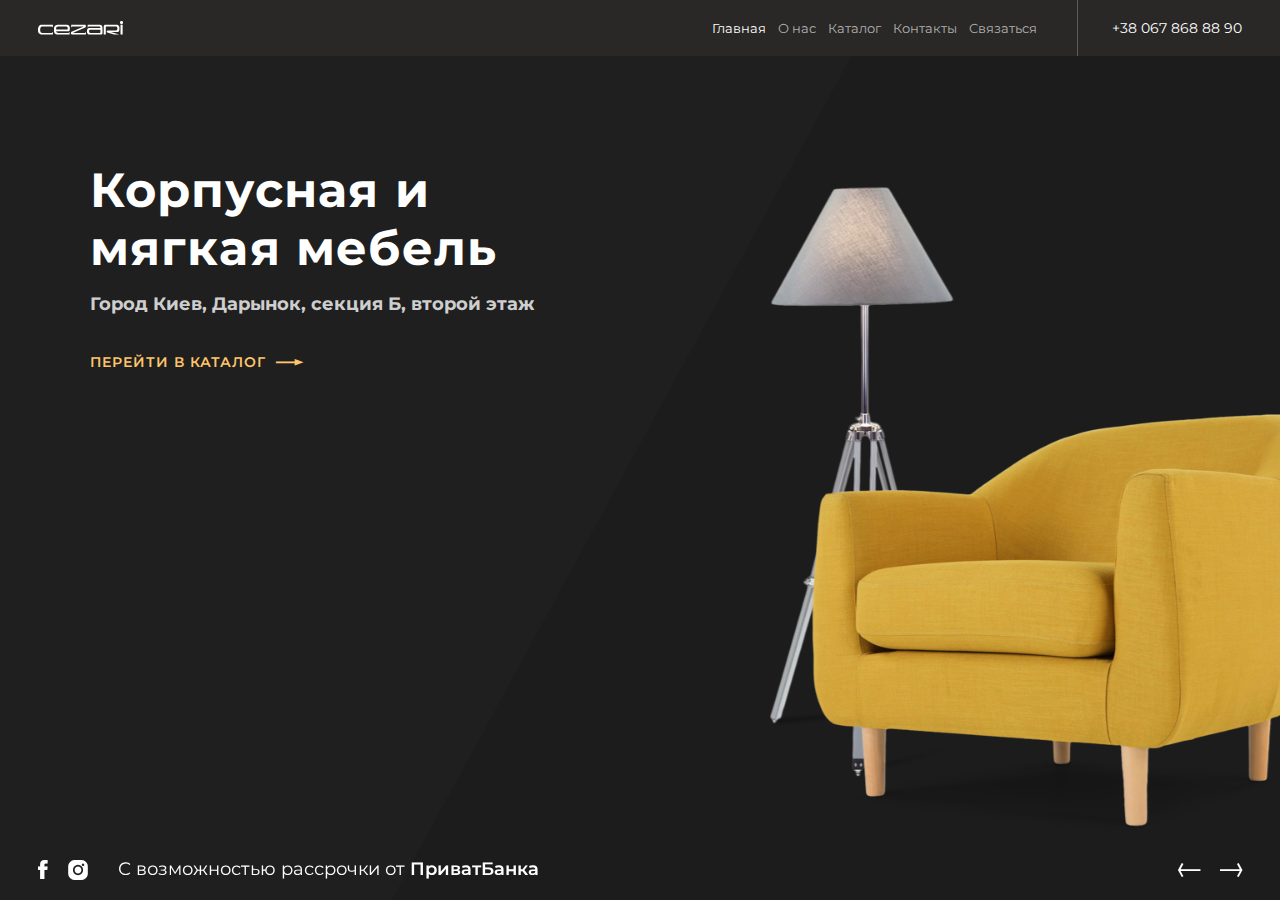
==== index.html @ 93faae27 "Commit 3" ====
<!doctype html><html lang="en"><head><meta charset="utf-8"><title>Cezari</title><base href="/"><meta name="viewport" content="width=device-width,initial-scale=1"><meta name="theme-color" content="#292826"><link rel="icon" type="image/png" sizes="32x32" href="/favicon.png"><link href="https://fonts.googleapis.com/css?family=Montserrat" rel="stylesheet"><link href="styles.7f87d3415646246fbc64.bundle.css" rel="stylesheet"/></head><body><app-root></app-root><script type="text/javascript">/* Open when someone clicks on the span element */
  function openNav() {
    document.getElementById("myNav").style.width = "100%";
  }

  /* Close when someone clicks on the "x" symbol inside the overlay */
  function closeNav() {
    document.getElementById("myNav").style.width = "0%";
  }</script><script type="text/javascript" src="inline.53c188bd7541e70421a4.bundle.js"></script><script type="text/javascript" src="polyfills.e2885177bad984720e60.bundle.js"></script><script type="text/javascript" src="main.d0c91b1d18a72efdba78.bundle.js"></script></body></html>
---- styles.7f87d3415646246fbc64.bundle.css ----
.mat-elevation-z0{box-shadow:0 0 0 0 rgba(0,0,0,.2),0 0 0 0 rgba(0,0,0,.14),0 0 0 0 rgba(0,0,0,.12)}.mat-elevation-z1{box-shadow:0 2px 1px -1px rgba(0,0,0,.2),0 1px 1px 0 rgba(0,0,0,.14),0 1px 3px 0 rgba(0,0,0,.12)}.mat-elevation-z2{box-shadow:0 3px 1px -2px rgba(0,0,0,.2),0 2px 2px 0 rgba(0,0,0,.14),0 1px 5px 0 rgba(0,0,0,.12)}.mat-elevation-z3{box-shadow:0 3px 3px -2px rgba(0,0,0,.2),0 3px 4px 0 rgba(0,0,0,.14),0 1px 8px 0 rgba(0,0,0,.12)}.mat-elevation-z4{box-shadow:0 2px 4px -1px rgba(0,0,0,.2),0 4px 5px 0 rgba(0,0,0,.14),0 1px 10px 0 rgba(0,0,0,.12)}.mat-elevation-z5{box-shadow:0 3px 5px -1px rgba(0,0,0,.2),0 5px 8px 0 rgba(0,0,0,.14),0 1px 14px 0 rgba(0,0,0,.12)}.mat-elevation-z6{box-shadow:0 3px 5px -1px rgba(0,0,0,.2),0 6px 10px 0 rgba(0,0,0,.14),0 1px 18px 0 rgba(0,0,0,.12)}.mat-elevation-z7{box-shadow:0 4px 5px -2px rgba(0,0,0,.2),0 7px 10px 1px rgba(0,0,0,.14),0 2px 16px 1px rgba(0,0,0,.12)}.mat-elevation-z8{box-shadow:0 5px 5px -3px rgba(0,0,0,.2),0 8px 10px 1px rgba(0,0,0,.14),0 3px 14px 2px rgba(0,0,0,.12)}.mat-elevation-z9{box-shadow:0 5px 6px -3px rgba(0,0,0,.2),0 9px 12px 1px rgba(0,0,0,.14),0 3px 16px 2px rgba(0,0,0,.12)}.mat-elevation-z10{box-shadow:0 6px 6px -3px rgba(0,0,0,.2),0 10px 14px 1px rgba(0,0,0,.14),0 4px 18px 3px rgba(0,0,0,.12)}.mat-elevation-z11{box-shadow:0 6px 7px -4px rgba(0,0,0,.2),0 11px 15px 1px rgba(0,0,0,.14),0 4px 20px 3px rgba(0,0,0,.12)}.mat-elevation-z12{box-shadow:0 7px 8px -4px rgba(0,0,0,.2),0 12px 17px 2px rgba(0,0,0,.14),0 5px 22px 4px rgba(0,0,0,.12)}.mat-elevation-z13{box-shadow:0 7px 8px -4px rgba(0,0,0,.2),0 13px 19px 2px rgba(0,0,0,.14),0 5px 24px 4px rgba(0,0,0,.12)}.mat-elevation-z14{box-shadow:0 7px 9px -4px rgba(0,0,0,.2),0 14px 21px 2px rgba(0,0,0,.14),0 5px 26px 4px rgba(0,0,0,.12)}.mat-elevation-z15{box-shadow:0 8px 9px -5px rgba(0,0,0,.2),0 15px 22px 2px rgba(0,0,0,.14),0 6px 28px 5px rgba(0,0,0,.12)}.mat-elevation-z16{box-shadow:0 8px 10px -5px rgba(0,0,0,.2),0 16px 24px 2px rgba(0,0,0,.14),0 6px 30px 5px rgba(0,0,0,.12)}.mat-elevation-z17{box-shadow:0 8px 11px -5px rgba(0,0,0,.2),0 17px 26px 2px rgba(0,0,0,.14),0 6px 32px 5px rgba(0,0,0,.12)}.mat-elevation-z18{box-shadow:0 9px 11px -5px rgba(0,0,0,.2),0 18px 28px 2px rgba(0,0,0,.14),0 7px 34px 6px rgba(0,0,0,.12)}.mat-elevation-z19{box-shadow:0 9px 12px -6px rgba(0,0,0,.2),0 19px 29px 2px rgba(0,0,0,.14),0 7px 36px 6px rgba(0,0,0,.12)}.mat-elevation-z20{box-shadow:0 10px 13px -6px rgba(0,0,0,.2),0 20px 31px 3px rgba(0,0,0,.14),0 8px 38px 7px rgba(0,0,0,.12)}.mat-elevation-z21{box-shadow:0 10px 13px -6px rgba(0,0,0,.2),0 21px 33px 3px rgba(0,0,0,.14),0 8px 40px 7px rgba(0,0,0,.12)}.mat-elevation-z22{box-shadow:0 10px 14px -6px rgba(0,0,0,.2),0 22px 35px 3px rgba(0,0,0,.14),0 8px 42px 7px rgba(0,0,0,.12)}.mat-elevation-z23{box-shadow:0 11px 14px -7px rgba(0,0,0,.2),0 23px 36px 3px rgba(0,0,0,.14),0 9px 44px 8px rgba(0,0,0,.12)}.mat-elevation-z24{box-shadow:0 11px 15px -7px rgba(0,0,0,.2),0 24px 38px 3px rgba(0,0,0,.14),0 9px 46px 8px rgba(0,0,0,.12)}.mat-h1,.mat-headline,.mat-typography h1{font:400 24px/32px Roboto,Helvetica Neue,sans-serif;margin:0 0 16px}.mat-h2,.mat-title,.mat-typography h2{font:500 20px/32px Roboto,Helvetica Neue,sans-serif;margin:0 0 16px}.mat-h3,.mat-subheading-2,.mat-typography h3{font:400 16px/28px Roboto,Helvetica Neue,sans-serif;margin:0 0 16px}.mat-h4,.mat-subheading-1,.mat-typography h4{font:400 15px/24px Roboto,Helvetica Neue,sans-serif;margin:0 0 16px}.mat-h5,.mat-typography h5{font-size:11.62px}.mat-h5,.mat-h6,.mat-typography h5,.mat-typography h6{font-weight:400;font-family:Roboto,Helvetica Neue,sans-serif;line-height:20px;margin:0 0 12px}.mat-h6,.mat-typography h6{font-size:9.38px}.mat-body-2,.mat-body-strong{font:500 14px/24px Roboto,Helvetica Neue,sans-serif}.mat-body,.mat-body-1,.mat-typography{font:400 14px/20px Roboto,Helvetica Neue,sans-serif}.mat-body-1 p,.mat-body p,.mat-typography p{margin:0 0 12px}.mat-caption,.mat-small{font:400 12px/20px Roboto,Helvetica Neue,sans-serif}.mat-display-4,.mat-typography .mat-display-4{font:300 112px/112px Roboto,Helvetica Neue,sans-serif;margin:0 0 56px;letter-spacing:-.05em}.mat-display-3,.mat-typography .mat-display-3{font:400 56px/56px Roboto,Helvetica Neue,sans-serif;margin:0 0 64px;letter-spacing:-.02em}.mat-display-2,.mat-typography .mat-display-2{font:400 45px/48px Roboto,Helvetica Neue,sans-serif;margin:0 0 64px;letter-spacing:-.005em}.mat-display-1,.mat-typography .mat-display-1{font:400 34px/40px Roboto,Helvetica Neue,sans-serif;margin:0 0 64px}.mat-button,.mat-fab,.mat-icon-button,.mat-mini-fab,.mat-raised-button{font-family:Roboto,Helvetica Neue,sans-serif;font-size:14px;font-weight:500}.mat-button-toggle,.mat-card{font-family:Roboto,Helvetica Neue,sans-serif}.mat-card-title{font-size:24px;font-weight:400}.mat-card-content,.mat-card-header .mat-card-title,.mat-card-subtitle{font-size:14px}.mat-checkbox{font-family:Roboto,Helvetica Neue,sans-serif}.mat-checkbox-layout .mat-checkbox-label{line-height:24px}.mat-chip{font-size:13px;line-height:18px}.mat-chip .mat-chip-remove.mat-icon{font-size:18px}.mat-table{font-family:Roboto,Helvetica Neue,sans-serif}.mat-header-cell{font-size:12px;font-weight:500}.mat-cell{font-size:14px}.mat-calendar{font-family:Roboto,Helvetica Neue,sans-serif}.mat-calendar-body{font-size:13px}.mat-calendar-body-label,.mat-calendar-period-button{font-size:14px;font-weight:500}.mat-calendar-table-header th{font-size:11px;font-weight:400}.mat-dialog-title{font:500 20px/32px Roboto,Helvetica Neue,sans-serif}.mat-expansion-panel-header{font-family:Roboto,Helvetica Neue,sans-serif;font-size:15px;font-weight:400}.mat-expansion-panel-content{font:400 14px/20px Roboto,Helvetica Neue,sans-serif}.mat-form-field{font-family:Roboto,Helvetica Neue,sans-serif;font-size:inherit;font-weight:400;line-height:1.125}.mat-form-field-wrapper{padding-bottom:1.25em}.mat-form-field-prefix .mat-icon,.mat-form-field-suffix .mat-icon{font-size:150%;line-height:1.125}.mat-form-field-prefix .mat-icon-button,.mat-form-field-suffix .mat-icon-button{height:1.5em;width:1.5em}.mat-form-field-prefix .mat-icon-button .mat-icon,.mat-form-field-suffix .mat-icon-button .mat-icon{height:1.125em;line-height:1.125}.mat-form-field-infix{padding:.4375em 0;border-top:.84375em solid transparent}.mat-form-field-can-float.mat-form-field-should-float .mat-form-field-label,.mat-form-field-can-float .mat-input-server:focus+.mat-form-field-label-wrapper .mat-form-field-label{-webkit-transform:translateY(-1.28125em) scale(.75) perspective(100px) translateZ(.001px);transform:translateY(-1.28125em) scale(.75) perspective(100px) translateZ(.001px);-ms-transform:translateY(-1.28125em) scale(.75);width:133.33333%}.mat-form-field-can-float .mat-form-field-autofill-control:-webkit-autofill+.mat-form-field-label-wrapper .mat-form-field-label{-webkit-transform:translateY(-1.28125em) scale(.75) perspective(100px) translateZ(.00101px);transform:translateY(-1.28125em) scale(.75) perspective(100px) translateZ(.00101px);-ms-transform:translateY(-1.28124em) scale(.75);width:133.33334%}.mat-form-field-can-float .mat-input-server[label]:not(:label-shown)+.mat-form-field-label-wrapper .mat-form-field-label{-webkit-transform:translateY(-1.28125em) scale(.75) perspective(100px) translateZ(.00102px);transform:translateY(-1.28125em) scale(.75) perspective(100px) translateZ(.00102px);-ms-transform:translateY(-1.28123em) scale(.75);width:133.33335%}.mat-form-field-label-wrapper{top:-.84375em;padding-top:.84375em}.mat-form-field-label{top:1.28125em}.mat-form-field-underline{bottom:1.25em}.mat-form-field-subscript-wrapper{font-size:75%;margin-top:.54167em;top:calc(100% - 1.66667em)}.mat-grid-tile-footer,.mat-grid-tile-header{font-size:14px}.mat-grid-tile-footer .mat-line,.mat-grid-tile-header .mat-line{white-space:nowrap;overflow:hidden;text-overflow:ellipsis;display:block;box-sizing:border-box}.mat-grid-tile-footer .mat-line:nth-child(n+2),.mat-grid-tile-header .mat-line:nth-child(n+2){font-size:12px}input.mat-input-element{margin-top:-.0625em}.mat-menu-item{font-family:Roboto,Helvetica Neue,sans-serif;font-size:16px;font-weight:400}.mat-paginator,.mat-paginator-page-size .mat-select-trigger{font-family:Roboto,Helvetica Neue,sans-serif;font-size:12px}.mat-radio-button,.mat-select{font-family:Roboto,Helvetica Neue,sans-serif}.mat-select-trigger{height:1.125em}.mat-slide-toggle-content{font:400 14px/20px Roboto,Helvetica Neue,sans-serif}.mat-slider-thumb-label-text{font-size:12px;font-weight:500}.mat-slider-thumb-label-text,.mat-stepper-horizontal,.mat-stepper-vertical{font-family:Roboto,Helvetica Neue,sans-serif}.mat-step-label{font-size:14px;font-weight:400}.mat-step-label-selected{font-size:14px;font-weight:500}.mat-tab-group,.mat-tab-label,.mat-tab-link{font-family:Roboto,Helvetica Neue,sans-serif}.mat-tab-label,.mat-tab-link{font-size:14px;font-weight:500}.mat-toolbar,.mat-toolbar h1,.mat-toolbar h2,.mat-toolbar h3,.mat-toolbar h4,.mat-toolbar h5,.mat-toolbar h6{font:500 20px/32px Roboto,Helvetica Neue,sans-serif;margin:0}.mat-tooltip{font-size:10px;padding-top:6px;padding-bottom:6px}.mat-list-item,.mat-list-option,.mat-tooltip{font-family:Roboto,Helvetica Neue,sans-serif}.mat-list .mat-list-item,.mat-nav-list .mat-list-item,.mat-selection-list .mat-list-item{font-size:16px}.mat-list .mat-list-item .mat-line,.mat-nav-list .mat-list-item .mat-line,.mat-selection-list .mat-list-item .mat-line{white-space:nowrap;overflow:hidden;text-overflow:ellipsis;display:block;box-sizing:border-box}.mat-list .mat-list-item .mat-line:nth-child(n+2),.mat-nav-list .mat-list-item .mat-line:nth-child(n+2),.mat-selection-list .mat-list-item .mat-line:nth-child(n+2){font-size:14px}.mat-list .mat-list-option,.mat-nav-list .mat-list-option,.mat-selection-list .mat-list-option{font-size:16px}.mat-list .mat-list-option .mat-line,.mat-nav-list .mat-list-option .mat-line,.mat-selection-list .mat-list-option .mat-line{white-space:nowrap;overflow:hidden;text-overflow:ellipsis;display:block;box-sizing:border-box}.mat-list .mat-list-option .mat-line:nth-child(n+2),.mat-nav-list .mat-list-option .mat-line:nth-child(n+2),.mat-selection-list .mat-list-option .mat-line:nth-child(n+2){font-size:14px}.mat-list .mat-subheader,.mat-nav-list .mat-subheader,.mat-selection-list .mat-subheader{font-family:Roboto,Helvetica Neue,sans-serif;font-size:14px;font-weight:500}.mat-list[dense] .mat-list-item,.mat-nav-list[dense] .mat-list-item,.mat-selection-list[dense] .mat-list-item{font-size:12px}.mat-list[dense] .mat-list-item .mat-line,.mat-nav-list[dense] .mat-list-item .mat-line,.mat-selection-list[dense] .mat-list-item .mat-line{white-space:nowrap;overflow:hidden;text-overflow:ellipsis;display:block;box-sizing:border-box}.mat-list[dense] .mat-list-item .mat-line:nth-child(n+2),.mat-list[dense] .mat-list-option,.mat-nav-list[dense] .mat-list-item .mat-line:nth-child(n+2),.mat-nav-list[dense] .mat-list-option,.mat-selection-list[dense] .mat-list-item .mat-line:nth-child(n+2),.mat-selection-list[dense] .mat-list-option{font-size:12px}.mat-list[dense] .mat-list-option .mat-line,.mat-nav-list[dense] .mat-list-option .mat-line,.mat-selection-list[dense] .mat-list-option .mat-line{white-space:nowrap;overflow:hidden;text-overflow:ellipsis;display:block;box-sizing:border-box}.mat-list[dense] .mat-list-option .mat-line:nth-child(n+2),.mat-nav-list[dense] .mat-list-option .mat-line:nth-child(n+2),.mat-selection-list[dense] .mat-list-option .mat-line:nth-child(n+2){font-size:12px}.mat-list[dense] .mat-subheader,.mat-nav-list[dense] .mat-subheader,.mat-selection-list[dense] .mat-subheader{font-family:Roboto,Helvetica Neue,sans-serif;font-size:12px;font-weight:500}.mat-option{font-family:Roboto,Helvetica Neue,sans-serif;font-size:16px}.mat-optgroup-label{font:500 14px/24px Roboto,Helvetica Neue,sans-serif}.mat-simple-snackbar{font-family:Roboto,Helvetica Neue,sans-serif;font-size:14px}.mat-simple-snackbar-action{line-height:1;font-family:inherit;font-size:inherit;font-weight:500}.mat-ripple{overflow:hidden}@media screen and (-ms-high-contrast:active){.mat-ripple{display:none}}.mat-ripple.mat-ripple-unbounded{overflow:visible}.mat-ripple-element{position:absolute;border-radius:50%;pointer-events:none;transition:opacity,-webkit-transform 0s cubic-bezier(0,0,.2,1);transition:opacity,transform 0s cubic-bezier(0,0,.2,1);transition:opacity,transform 0s cubic-bezier(0,0,.2,1),-webkit-transform 0s cubic-bezier(0,0,.2,1);-webkit-transform:scale(0);transform:scale(0)}.mat-option{white-space:nowrap;overflow:hidden;text-overflow:ellipsis;display:block;line-height:48px;height:48px;padding:0 16px;text-align:left;text-decoration:none;position:relative;cursor:pointer;outline:0;display:-webkit-box;display:-ms-flexbox;display:flex;-webkit-box-orient:horizontal;-webkit-box-direction:normal;-ms-flex-direction:row;flex-direction:row;max-width:100%;box-sizing:border-box;-webkit-box-align:center;-ms-flex-align:center;align-items:center}.mat-option[disabled]{cursor:default}[dir=rtl] .mat-option{text-align:right}.mat-option .mat-icon{margin-right:16px}[dir=rtl] .mat-option .mat-icon{margin-left:16px;margin-right:0}.mat-option[aria-disabled=true]{-webkit-user-select:none;-moz-user-select:none;-ms-user-select:none;user-select:none;cursor:default}.mat-optgroup .mat-option:not(.mat-option-multiple){padding-left:32px}[dir=rtl] .mat-optgroup .mat-option:not(.mat-option-multiple){padding-left:16px;padding-right:32px}.mat-option-text{display:inline-block;-webkit-box-flex:1;-ms-flex-positive:1;flex-grow:1;overflow:hidden;text-overflow:ellipsis}.mat-option-ripple{top:0;left:0;right:0;bottom:0;position:absolute;pointer-events:none}@media screen and (-ms-high-contrast:active){.mat-option-ripple{opacity:.5}}.mat-option-pseudo-checkbox{margin-right:8px}[dir=rtl] .mat-option-pseudo-checkbox{margin-left:8px;margin-right:0}.mat-optgroup-label{white-space:nowrap;overflow:hidden;text-overflow:ellipsis;display:block;line-height:48px;height:48px;padding:0 16px;text-align:left;text-decoration:none;-webkit-user-select:none;-moz-user-select:none;-ms-user-select:none;user-select:none;cursor:default}.mat-optgroup-label[disabled]{cursor:default}[dir=rtl] .mat-optgroup-label{text-align:right}.mat-optgroup-label .mat-icon{margin-right:16px}[dir=rtl] .mat-optgroup-label .mat-icon{margin-left:16px;margin-right:0}.cdk-visually-hidden{border:0;clip:rect(0 0 0 0);height:1px;margin:-1px;overflow:hidden;padding:0;position:absolute;width:1px}.cdk-global-overlay-wrapper,.cdk-overlay-container{pointer-events:none;top:0;left:0;height:100%;width:100%}.cdk-overlay-container{position:fixed;z-index:1000}.cdk-global-overlay-wrapper{display:-webkit-box;display:-ms-flexbox;display:flex;position:absolute;z-index:1000}.cdk-overlay-pane{box-sizing:border-box}.cdk-overlay-backdrop,.cdk-overlay-pane{position:absolute;pointer-events:auto;z-index:1000}.cdk-overlay-backdrop{top:0;bottom:0;left:0;right:0;-webkit-tap-highlight-color:transparent;transition:opacity .4s cubic-bezier(.25,.8,.25,1);opacity:0}.cdk-overlay-backdrop.cdk-overlay-backdrop-showing{opacity:.48}.cdk-overlay-dark-backdrop{background:rgba(0,0,0,.6)}.cdk-overlay-transparent-backdrop{background:0 0}.cdk-global-scrollblock{position:fixed;width:100%;overflow-y:scroll}.mat-ripple-element{background-color:hsla(0,0%,100%,.1)}.mat-option{color:#fff}.mat-option:focus:not(.mat-option-disabled),.mat-option:hover:not(.mat-option-disabled){background:hsla(0,0%,100%,.04)}.mat-primary .mat-option.mat-selected:not(.mat-option-disabled){color:#7b1fa2}.mat-accent .mat-option.mat-selected:not(.mat-option-disabled){color:#69f0ae}.mat-warn .mat-option.mat-selected:not(.mat-option-disabled){color:#f44336}.mat-option.mat-active,.mat-option.mat-selected:not(.mat-option-multiple):not(.mat-option-disabled){background:hsla(0,0%,100%,.04)}.mat-option.mat-active{color:#fff}.mat-option.mat-option-disabled{color:hsla(0,0%,100%,.3)}.mat-optgroup-label{color:hsla(0,0%,100%,.7)}.mat-optgroup-disabled .mat-optgroup-label{color:hsla(0,0%,100%,.3)}.mat-pseudo-checkbox{color:hsla(0,0%,100%,.7)}.mat-pseudo-checkbox:after{color:#303030}.mat-accent .mat-pseudo-checkbox-checked,.mat-accent .mat-pseudo-checkbox-indeterminate,.mat-pseudo-checkbox-checked,.mat-pseudo-checkbox-indeterminate{background:#69f0ae}.mat-primary .mat-pseudo-checkbox-checked,.mat-primary .mat-pseudo-checkbox-indeterminate{background:#7b1fa2}.mat-warn .mat-pseudo-checkbox-checked,.mat-warn .mat-pseudo-checkbox-indeterminate{background:#f44336}.mat-pseudo-checkbox-checked.mat-pseudo-checkbox-disabled,.mat-pseudo-checkbox-indeterminate.mat-pseudo-checkbox-disabled{background:#686868}.mat-app-background{background-color:#303030}.mat-theme-loaded-marker{display:none}.mat-autocomplete-panel{background:#424242;color:#fff}.mat-autocomplete-panel .mat-option.mat-selected:not(.mat-active):not(:hover){background:#424242}.mat-autocomplete-panel .mat-option.mat-selected:not(.mat-active):not(:hover):not(.mat-option-disabled){color:#fff}.mat-button,.mat-icon-button{background:0 0}.mat-button.mat-primary .mat-button-focus-overlay,.mat-icon-button.mat-primary .mat-button-focus-overlay{background-color:rgba(123,31,162,.12)}.mat-button.mat-accent .mat-button-focus-overlay,.mat-icon-button.mat-accent .mat-button-focus-overlay{background-color:rgba(105,240,174,.12)}.mat-button.mat-warn .mat-button-focus-overlay,.mat-icon-button.mat-warn .mat-button-focus-overlay{background-color:rgba(244,67,54,.12)}.mat-button[disabled] .mat-button-focus-overlay,.mat-icon-button[disabled] .mat-button-focus-overlay{background-color:transparent}.mat-button.mat-primary,.mat-icon-button.mat-primary{color:#7b1fa2}.mat-button.mat-accent,.mat-icon-button.mat-accent{color:#69f0ae}.mat-button.mat-warn,.mat-icon-button.mat-warn{color:#f44336}.mat-button.mat-accent[disabled],.mat-button.mat-primary[disabled],.mat-button.mat-warn[disabled],.mat-button[disabled][disabled],.mat-icon-button.mat-accent[disabled],.mat-icon-button.mat-primary[disabled],.mat-icon-button.mat-warn[disabled],.mat-icon-button[disabled][disabled]{color:hsla(0,0%,100%,.3)}.mat-fab,.mat-mini-fab,.mat-raised-button{color:#fff;background-color:#424242}.mat-fab.mat-primary,.mat-mini-fab.mat-primary,.mat-raised-button.mat-primary{color:hsla(0,0%,100%,.87)}.mat-fab.mat-accent,.mat-mini-fab.mat-accent,.mat-raised-button.mat-accent{color:rgba(0,0,0,.87)}.mat-fab.mat-warn,.mat-mini-fab.mat-warn,.mat-raised-button.mat-warn{color:#fff}.mat-fab.mat-accent[disabled],.mat-fab.mat-primary[disabled],.mat-fab.mat-warn[disabled],.mat-fab[disabled][disabled],.mat-mini-fab.mat-accent[disabled],.mat-mini-fab.mat-primary[disabled],.mat-mini-fab.mat-warn[disabled],.mat-mini-fab[disabled][disabled],.mat-raised-button.mat-accent[disabled],.mat-raised-button.mat-primary[disabled],.mat-raised-button.mat-warn[disabled],.mat-raised-button[disabled][disabled]{color:hsla(0,0%,100%,.3)}.mat-fab.mat-primary,.mat-mini-fab.mat-primary,.mat-raised-button.mat-primary{background-color:#7b1fa2}.mat-fab.mat-accent,.mat-mini-fab.mat-accent,.mat-raised-button.mat-accent{background-color:#69f0ae}.mat-fab.mat-warn,.mat-mini-fab.mat-warn,.mat-raised-button.mat-warn{background-color:#f44336}.mat-fab.mat-accent[disabled],.mat-fab.mat-primary[disabled],.mat-fab.mat-warn[disabled],.mat-fab[disabled][disabled],.mat-mini-fab.mat-accent[disabled],.mat-mini-fab.mat-primary[disabled],.mat-mini-fab.mat-warn[disabled],.mat-mini-fab[disabled][disabled],.mat-raised-button.mat-accent[disabled],.mat-raised-button.mat-primary[disabled],.mat-raised-button.mat-warn[disabled],.mat-raised-button[disabled][disabled]{background-color:hsla(0,0%,100%,.12)}.mat-fab.mat-primary .mat-ripple-element,.mat-mini-fab.mat-primary .mat-ripple-element,.mat-raised-button.mat-primary .mat-ripple-element{background-color:hsla(0,0%,100%,.2)}.mat-fab.mat-accent .mat-ripple-element,.mat-mini-fab.mat-accent .mat-ripple-element,.mat-raised-button.mat-accent .mat-ripple-element{background-color:rgba(0,0,0,.2)}.mat-fab.mat-warn .mat-ripple-element,.mat-mini-fab.mat-warn .mat-ripple-element,.mat-raised-button.mat-warn .mat-ripple-element{background-color:hsla(0,0%,100%,.2)}.mat-button.mat-primary .mat-ripple-element{background-color:rgba(123,31,162,.1)}.mat-button.mat-accent .mat-ripple-element{background-color:rgba(105,240,174,.1)}.mat-button.mat-warn .mat-ripple-element{background-color:rgba(244,67,54,.1)}.mat-icon-button.mat-primary .mat-ripple-element{background-color:rgba(123,31,162,.2)}.mat-icon-button.mat-accent .mat-ripple-element{background-color:rgba(105,240,174,.2)}.mat-icon-button.mat-warn .mat-ripple-element{background-color:rgba(244,67,54,.2)}.mat-button-toggle{color:hsla(0,0%,100%,.3)}.mat-button-toggle.cdk-focused .mat-button-toggle-focus-overlay{background-color:hsla(0,0%,100%,.06)}.mat-button-toggle-checked{background-color:#212121;color:hsla(0,0%,100%,.7)}.mat-button-toggle-disabled{background-color:#000;color:hsla(0,0%,100%,.3)}.mat-button-toggle-disabled.mat-button-toggle-checked{background-color:#424242}.mat-card{background:#424242;color:#fff}.mat-card-subtitle{color:hsla(0,0%,100%,.7)}.mat-checkbox-frame{border-color:hsla(0,0%,100%,.7)}.mat-checkbox-checkmark{fill:#303030}.mat-checkbox-checkmark-path{stroke:#303030!important}.mat-checkbox-mixedmark{background-color:#303030}.mat-checkbox-checked.mat-primary .mat-checkbox-background,.mat-checkbox-indeterminate.mat-primary .mat-checkbox-background{background-color:#7b1fa2}.mat-checkbox-checked.mat-accent .mat-checkbox-background,.mat-checkbox-indeterminate.mat-accent .mat-checkbox-background{background-color:#69f0ae}.mat-checkbox-checked.mat-warn .mat-checkbox-background,.mat-checkbox-indeterminate.mat-warn .mat-checkbox-background{background-color:#f44336}.mat-checkbox-disabled.mat-checkbox-checked .mat-checkbox-background,.mat-checkbox-disabled.mat-checkbox-indeterminate .mat-checkbox-background{background-color:#686868}.mat-checkbox-disabled:not(.mat-checkbox-checked) .mat-checkbox-frame{border-color:#686868}.mat-checkbox-disabled .mat-checkbox-label{color:#686868}.mat-checkbox:not(.mat-checkbox-disabled).mat-primary .mat-checkbox-ripple .mat-ripple-element{background-color:rgba(123,31,162,.26)}.mat-checkbox:not(.mat-checkbox-disabled).mat-accent .mat-checkbox-ripple .mat-ripple-element{background-color:rgba(105,240,174,.26)}.mat-checkbox:not(.mat-checkbox-disabled).mat-warn .mat-checkbox-ripple .mat-ripple-element{background-color:rgba(244,67,54,.26)}.mat-chip:not(.mat-basic-chip){background-color:#616161;color:#fff}.mat-chip:not(.mat-basic-chip) .mat-chip-remove{color:#fff;opacity:.4}.mat-chip:not(.mat-basic-chip) .mat-chip-remove:hover{opacity:.54}.mat-chip.mat-chip-selected.mat-primary{background-color:#7b1fa2;color:hsla(0,0%,100%,.87)}.mat-chip.mat-chip-selected.mat-primary .mat-chip-remove{color:hsla(0,0%,100%,.87);opacity:.4}.mat-chip.mat-chip-selected.mat-primary .mat-chip-remove:hover{opacity:.54}.mat-chip.mat-chip-selected.mat-warn{background-color:#f44336;color:#fff}.mat-chip.mat-chip-selected.mat-warn .mat-chip-remove{color:#fff;opacity:.4}.mat-chip.mat-chip-selected.mat-warn .mat-chip-remove:hover{opacity:.54}.mat-chip.mat-chip-selected.mat-accent{background-color:#69f0ae;color:rgba(0,0,0,.87)}.mat-chip.mat-chip-selected.mat-accent .mat-chip-remove{color:rgba(0,0,0,.87);opacity:.4}.mat-chip.mat-chip-selected.mat-accent .mat-chip-remove:hover{opacity:.54}.mat-table{background:#424242}.mat-header-row,.mat-row{border-bottom-color:hsla(0,0%,100%,.12)}.mat-header-cell{color:hsla(0,0%,100%,.7)}.mat-cell{color:#fff}.mat-datepicker-content{background-color:#424242;color:#fff}.mat-calendar-arrow{border-top-color:#fff}.mat-calendar-next-button,.mat-calendar-previous-button{color:#fff}.mat-calendar-table-header{color:hsla(0,0%,100%,.3)}.mat-calendar-table-header-divider:after{background:hsla(0,0%,100%,.12)}.mat-calendar-body-label{color:hsla(0,0%,100%,.7)}.mat-calendar-body-cell-content{color:#fff;border-color:transparent}.mat-calendar-body-disabled>.mat-calendar-body-cell-content:not(.mat-calendar-body-selected){color:hsla(0,0%,100%,.3)}.cdk-keyboard-focused .mat-calendar-body-active>.mat-calendar-body-cell-content:not(.mat-calendar-body-selected),.cdk-program-focused .mat-calendar-body-active>.mat-calendar-body-cell-content:not(.mat-calendar-body-selected),:not(.mat-calendar-body-disabled):hover>.mat-calendar-body-cell-content:not(.mat-calendar-body-selected){background-color:hsla(0,0%,100%,.04)}.mat-calendar-body-selected{background-color:#7b1fa2;color:hsla(0,0%,100%,.87)}.mat-calendar-body-disabled>.mat-calendar-body-selected{background-color:rgba(123,31,162,.4)}.mat-calendar-body-today:not(.mat-calendar-body-selected){border-color:hsla(0,0%,100%,.3)}.mat-calendar-body-today.mat-calendar-body-selected{box-shadow:inset 0 0 0 1px hsla(0,0%,100%,.87)}.mat-calendar-body-disabled>.mat-calendar-body-today:not(.mat-calendar-body-selected){border-color:hsla(0,0%,100%,.1)}.mat-dialog-container{background:#424242;color:#fff}.mat-divider{border-top-color:hsla(0,0%,100%,.12)}.mat-divider-vertical{border-right-color:hsla(0,0%,100%,.12)}.mat-expansion-panel{background:#424242;color:#fff}.mat-action-row{border-top-color:hsla(0,0%,100%,.12)}.mat-expansion-panel:not(.mat-expanded) .mat-expansion-panel-header:not([aria-disabled=true]).cdk-keyboard-focused,.mat-expansion-panel:not(.mat-expanded) .mat-expansion-panel-header:not([aria-disabled=true]).cdk-program-focused,.mat-expansion-panel:not(.mat-expanded) .mat-expansion-panel-header:not([aria-disabled=true]):hover{background:hsla(0,0%,100%,.04)}.mat-expansion-panel-header-title{color:#fff}.mat-expansion-indicator:after,.mat-expansion-panel-header-description{color:hsla(0,0%,100%,.7)}.mat-expansion-panel-header[aria-disabled=true]{color:hsla(0,0%,100%,.3)}.mat-expansion-panel-header[aria-disabled=true] .mat-expansion-panel-header-description,.mat-expansion-panel-header[aria-disabled=true] .mat-expansion-panel-header-title{color:inherit}.mat-form-field-label,.mat-hint{color:hsla(0,0%,100%,.7)}.mat-focused .mat-form-field-label{color:#7b1fa2}.mat-focused .mat-form-field-label.mat-accent{color:#69f0ae}.mat-focused .mat-form-field-label.mat-warn{color:#f44336}.mat-focused .mat-form-field-required-marker{color:#69f0ae}.mat-form-field-underline{background-color:hsla(0,0%,100%,.7)}.mat-form-field-disabled .mat-form-field-underline{background-image:linear-gradient(90deg,hsla(0,0%,100%,.7) 0,hsla(0,0%,100%,.7) 33%,transparent 0);background-size:4px 1px;background-repeat:repeat-x}.mat-form-field-ripple{background-color:#7b1fa2}.mat-form-field-ripple.mat-accent{background-color:#69f0ae}.mat-form-field-ripple.mat-warn{background-color:#f44336}.mat-form-field-invalid .mat-form-field-label,.mat-form-field-invalid .mat-form-field-label.mat-accent,.mat-form-field-invalid .mat-form-field-label .mat-form-field-required-marker{color:#f44336}.mat-form-field-invalid .mat-form-field-ripple{background-color:#f44336}.mat-error{color:#f44336}.mat-icon.mat-primary{color:#7b1fa2}.mat-icon.mat-accent{color:#69f0ae}.mat-icon.mat-warn{color:#f44336}.mat-input-element:disabled{color:hsla(0,0%,100%,.3)}.mat-input-element{caret-color:#7b1fa2}.mat-input-element::placeholder{color:hsla(0,0%,100%,.5)}.mat-input-element::-moz-placeholder{color:hsla(0,0%,100%,.5)}.mat-input-element::-webkit-input-placeholder{color:hsla(0,0%,100%,.5)}.mat-input-element:-ms-input-placeholder{color:hsla(0,0%,100%,.5)}.mat-accent .mat-input-element{caret-color:#69f0ae}.mat-form-field-invalid .mat-input-element,.mat-warn .mat-input-element{caret-color:#f44336}.mat-list .mat-list-item,.mat-list .mat-list-option,.mat-nav-list .mat-list-item,.mat-nav-list .mat-list-option,.mat-selection-list .mat-list-item,.mat-selection-list .mat-list-option{color:#fff}.mat-list .mat-subheader,.mat-nav-list .mat-subheader,.mat-selection-list .mat-subheader{color:hsla(0,0%,100%,.7)}.mat-list-item-disabled{background-color:#000}.mat-nav-list .mat-list-item{outline:0}.mat-nav-list .mat-list-item.mat-list-item-focus,.mat-nav-list .mat-list-item:hover{background:hsla(0,0%,100%,.04)}.mat-list-option{outline:0}.mat-list-option.mat-list-item-focus,.mat-list-option:hover{background:hsla(0,0%,100%,.04)}.mat-menu-panel{background:#424242}.mat-menu-item{background:0 0;color:#fff}.mat-menu-item[disabled]{color:hsla(0,0%,100%,.3)}.mat-menu-item-submenu-trigger:after,.mat-menu-item .mat-icon:not([color]){color:#fff}.mat-menu-item-highlighted:not([disabled]),.mat-menu-item:focus:not([disabled]),.mat-menu-item:hover:not([disabled]){background:hsla(0,0%,100%,.04)}.mat-paginator{background:#424242}.mat-paginator,.mat-paginator-page-size .mat-select-trigger{color:hsla(0,0%,100%,.7)}.mat-paginator-decrement,.mat-paginator-increment{border-top:2px solid #fff;border-right:2px solid #fff}.mat-icon-button[disabled] .mat-paginator-decrement,.mat-icon-button[disabled] .mat-paginator-increment{border-color:hsla(0,0%,100%,.3)}.mat-progress-bar-background{background-image:url("data:image/svg+xml;charset=UTF-8,%3Csvg%20version%3D%271.1%27%20xmlns%3D%27http%3A%2F%2Fwww.w3.org%2F2000%2Fsvg%27%20xmlns%3Axlink%3D%27http%3A%2F%2Fwww.w3.org%2F1999%2Fxlink%27%20x%3D%270px%27%20y%3D%270px%27%20enable-background%3D%27new%200%200%205%202%27%20xml%3Aspace%3D%27preserve%27%20viewBox%3D%270%200%205%202%27%20preserveAspectRatio%3D%27none%20slice%27%3E%3Ccircle%20cx%3D%271%27%20cy%3D%271%27%20r%3D%271%27%20fill%3D%27%239c27b0%27%2F%3E%3C%2Fsvg%3E")}.mat-progress-bar-buffer{background-color:#9c27b0}.mat-progress-bar-fill:after{background-color:#7b1fa2}.mat-progress-bar.mat-accent .mat-progress-bar-background{background-image:url("data:image/svg+xml;charset=UTF-8,%3Csvg%20version%3D%271.1%27%20xmlns%3D%27http%3A%2F%2Fwww.w3.org%2F2000%2Fsvg%27%20xmlns%3Axlink%3D%27http%3A%2F%2Fwww.w3.org%2F1999%2Fxlink%27%20x%3D%270px%27%20y%3D%270px%27%20enable-background%3D%27new%200%200%205%202%27%20xml%3Aspace%3D%27preserve%27%20viewBox%3D%270%200%205%202%27%20preserveAspectRatio%3D%27none%20slice%27%3E%3Ccircle%20cx%3D%271%27%20cy%3D%271%27%20r%3D%271%27%20fill%3D%27%23b9f6ca%27%2F%3E%3C%2Fsvg%3E")}.mat-progress-bar.mat-accent .mat-progress-bar-buffer{background-color:#b9f6ca}.mat-progress-bar.mat-accent .mat-progress-bar-fill:after{background-color:#69f0ae}.mat-progress-bar.mat-warn .mat-progress-bar-background{background-image:url("data:image/svg+xml;charset=UTF-8,%3Csvg%20version%3D%271.1%27%20xmlns%3D%27http%3A%2F%2Fwww.w3.org%2F2000%2Fsvg%27%20xmlns%3Axlink%3D%27http%3A%2F%2Fwww.w3.org%2F1999%2Fxlink%27%20x%3D%270px%27%20y%3D%270px%27%20enable-background%3D%27new%200%200%205%202%27%20xml%3Aspace%3D%27preserve%27%20viewBox%3D%270%200%205%202%27%20preserveAspectRatio%3D%27none%20slice%27%3E%3Ccircle%20cx%3D%271%27%20cy%3D%271%27%20r%3D%271%27%20fill%3D%27%23ffcdd2%27%2F%3E%3C%2Fsvg%3E")}.mat-progress-bar.mat-warn .mat-progress-bar-buffer{background-color:#ffcdd2}.mat-progress-bar.mat-warn .mat-progress-bar-fill:after{background-color:#f44336}.mat-progress-spinner circle,.mat-spinner circle{stroke:#7b1fa2}.mat-progress-spinner.mat-accent circle,.mat-spinner.mat-accent circle{stroke:#69f0ae}.mat-progress-spinner.mat-warn circle,.mat-spinner.mat-warn circle{stroke:#f44336}.mat-radio-outer-circle{border-color:hsla(0,0%,100%,.7)}.mat-radio-disabled .mat-radio-outer-circle{border-color:hsla(0,0%,100%,.3)}.mat-radio-disabled .mat-radio-inner-circle,.mat-radio-disabled .mat-radio-ripple .mat-ripple-element{background-color:hsla(0,0%,100%,.3)}.mat-radio-disabled .mat-radio-label-content{color:hsla(0,0%,100%,.3)}.mat-radio-button.mat-primary.mat-radio-checked .mat-radio-outer-circle{border-color:#7b1fa2}.mat-radio-button.mat-primary .mat-radio-inner-circle{background-color:#7b1fa2}.mat-radio-button.mat-primary .mat-radio-ripple .mat-ripple-element{background-color:rgba(123,31,162,.26)}.mat-radio-button.mat-accent.mat-radio-checked .mat-radio-outer-circle{border-color:#69f0ae}.mat-radio-button.mat-accent .mat-radio-inner-circle{background-color:#69f0ae}.mat-radio-button.mat-accent .mat-radio-ripple .mat-ripple-element{background-color:rgba(105,240,174,.26)}.mat-radio-button.mat-warn.mat-radio-checked .mat-radio-outer-circle{border-color:#f44336}.mat-radio-button.mat-warn .mat-radio-inner-circle{background-color:#f44336}.mat-radio-button.mat-warn .mat-radio-ripple .mat-ripple-element{background-color:rgba(244,67,54,.26)}.mat-select-content,.mat-select-panel-done-animating{background:#424242}.mat-select-value{color:#fff}.mat-select-placeholder{color:hsla(0,0%,100%,.5)}.mat-select-disabled .mat-select-value{color:hsla(0,0%,100%,.3)}.mat-select-arrow{color:hsla(0,0%,100%,.7)}.mat-select-panel .mat-option.mat-selected:not(.mat-option-multiple){background:hsla(0,0%,100%,.12)}.mat-form-field.mat-focused.mat-primary .mat-select-arrow{color:#7b1fa2}.mat-form-field.mat-focused.mat-accent .mat-select-arrow{color:#69f0ae}.mat-form-field.mat-focused.mat-warn .mat-select-arrow,.mat-form-field .mat-select.mat-select-invalid .mat-select-arrow{color:#f44336}.mat-form-field .mat-select.mat-select-disabled .mat-select-arrow{color:hsla(0,0%,100%,.3)}.mat-drawer-container{background-color:#303030;color:#fff}.mat-drawer{color:#fff}.mat-drawer,.mat-drawer.mat-drawer-push{background-color:#424242}.mat-drawer-backdrop.mat-drawer-shown{background-color:hsla(0,0%,74%,.6)}.mat-slide-toggle.mat-checked:not(.mat-disabled) .mat-slide-toggle-thumb{background-color:#a5d6a7}.mat-slide-toggle.mat-checked:not(.mat-disabled) .mat-slide-toggle-bar{background-color:rgba(165,214,167,.5)}.mat-slide-toggle:not(.mat-checked) .mat-ripple-element{background-color:hsla(0,0%,100%,.12)}.mat-slide-toggle .mat-ripple-element{background-color:rgba(165,214,167,.12)}.mat-slide-toggle.mat-primary.mat-checked:not(.mat-disabled) .mat-slide-toggle-thumb{background-color:#ce93d8}.mat-slide-toggle.mat-primary.mat-checked:not(.mat-disabled) .mat-slide-toggle-bar{background-color:rgba(206,147,216,.5)}.mat-slide-toggle.mat-primary:not(.mat-checked) .mat-ripple-element{background-color:hsla(0,0%,100%,.12)}.mat-slide-toggle.mat-primary .mat-ripple-element{background-color:rgba(206,147,216,.12)}.mat-slide-toggle.mat-warn.mat-checked:not(.mat-disabled) .mat-slide-toggle-thumb{background-color:#ef9a9a}.mat-slide-toggle.mat-warn.mat-checked:not(.mat-disabled) .mat-slide-toggle-bar{background-color:hsla(0,73%,77%,.5)}.mat-slide-toggle.mat-warn:not(.mat-checked) .mat-ripple-element{background-color:hsla(0,0%,100%,.12)}.mat-slide-toggle.mat-warn .mat-ripple-element{background-color:hsla(0,73%,77%,.12)}.mat-disabled .mat-slide-toggle-thumb{background-color:#424242}.mat-disabled .mat-slide-toggle-bar{background-color:hsla(0,0%,100%,.12)}.mat-slide-toggle-thumb{background-color:#bdbdbd}.mat-slide-toggle-bar,.mat-slider-track-background{background-color:hsla(0,0%,100%,.3)}.mat-primary .mat-slider-thumb,.mat-primary .mat-slider-thumb-label,.mat-primary .mat-slider-track-fill{background-color:#7b1fa2}.mat-primary .mat-slider-thumb-label-text{color:hsla(0,0%,100%,.87)}.mat-accent .mat-slider-thumb,.mat-accent .mat-slider-thumb-label,.mat-accent .mat-slider-track-fill{background-color:#69f0ae}.mat-accent .mat-slider-thumb-label-text{color:rgba(0,0,0,.87)}.mat-warn .mat-slider-thumb,.mat-warn .mat-slider-thumb-label,.mat-warn .mat-slider-track-fill{background-color:#f44336}.mat-warn .mat-slider-thumb-label-text{color:#fff}.mat-slider-focus-ring{background-color:rgba(105,240,174,.2)}.cdk-focused .mat-slider-track-background,.mat-slider-disabled .mat-slider-thumb,.mat-slider-disabled .mat-slider-track-background,.mat-slider-disabled .mat-slider-track-fill,.mat-slider-disabled:hover .mat-slider-track-background,.mat-slider:hover .mat-slider-track-background{background-color:hsla(0,0%,100%,.3)}.mat-slider-min-value .mat-slider-focus-ring{background-color:hsla(0,0%,100%,.12)}.mat-slider-min-value.mat-slider-thumb-label-showing .mat-slider-thumb,.mat-slider-min-value.mat-slider-thumb-label-showing .mat-slider-thumb-label{background-color:#fff}.mat-slider-min-value.mat-slider-thumb-label-showing.cdk-focused .mat-slider-thumb,.mat-slider-min-value.mat-slider-thumb-label-showing.cdk-focused .mat-slider-thumb-label{background-color:hsla(0,0%,100%,.3)}.mat-slider-min-value:not(.mat-slider-thumb-label-showing) .mat-slider-thumb{border-color:hsla(0,0%,100%,.3);background-color:transparent}.mat-slider-min-value:not(.mat-slider-thumb-label-showing).cdk-focused.mat-slider-disabled .mat-slider-thumb,.mat-slider-min-value:not(.mat-slider-thumb-label-showing).cdk-focused .mat-slider-thumb,.mat-slider-min-value:not(.mat-slider-thumb-label-showing):hover.mat-slider-disabled .mat-slider-thumb,.mat-slider-min-value:not(.mat-slider-thumb-label-showing):hover .mat-slider-thumb{border-color:hsla(0,0%,100%,.3)}.mat-slider-has-ticks .mat-slider-wrapper:after{border-color:hsla(0,0%,100%,.7)}.mat-slider-horizontal .mat-slider-ticks{background-image:repeating-linear-gradient(90deg,hsla(0,0%,100%,.7),hsla(0,0%,100%,.7) 2px,transparent 0,transparent);background-image:-moz-repeating-linear-gradient(.0001deg,hsla(0,0%,100%,.7),hsla(0,0%,100%,.7) 2px,transparent 0,transparent)}.mat-slider-vertical .mat-slider-ticks{background-image:repeating-linear-gradient(180deg,hsla(0,0%,100%,.7),hsla(0,0%,100%,.7) 2px,transparent 0,transparent)}.mat-step-header.cdk-keyboard-focused,.mat-step-header.cdk-program-focused,.mat-step-header:hover{background-color:hsla(0,0%,100%,.04)}.mat-step-header .mat-step-label,.mat-step-header .mat-step-optional{color:hsla(0,0%,100%,.3)}.mat-step-header .mat-step-icon{background-color:#7b1fa2;color:hsla(0,0%,100%,.87)}.mat-step-header .mat-step-icon-not-touched{background-color:hsla(0,0%,100%,.3);color:hsla(0,0%,100%,.87)}.mat-step-header .mat-step-label.mat-step-label-active{color:#fff}.mat-stepper-horizontal,.mat-stepper-vertical{background-color:#424242}.mat-stepper-vertical-line:before{border-left-color:hsla(0,0%,100%,.12)}.mat-stepper-horizontal-line{border-top-color:hsla(0,0%,100%,.12)}.mat-tab-header,.mat-tab-nav-bar{border-bottom:1px solid hsla(0,0%,100%,.12)}.mat-tab-group-inverted-header .mat-tab-header,.mat-tab-group-inverted-header .mat-tab-nav-bar{border-top:1px solid hsla(0,0%,100%,.12);border-bottom:none}.mat-tab-label,.mat-tab-link{color:#fff}.mat-tab-label.mat-tab-disabled,.mat-tab-link.mat-tab-disabled{color:hsla(0,0%,100%,.3)}.mat-tab-header-pagination-chevron{border-color:#fff}.mat-tab-header-pagination-disabled .mat-tab-header-pagination-chevron{border-color:hsla(0,0%,100%,.3)}.mat-tab-group[class*=mat-background-] .mat-tab-header,.mat-tab-nav-bar[class*=mat-background-]{border-bottom:none;border-top:none}.mat-tab-group.mat-primary .mat-tab-label:focus,.mat-tab-group.mat-primary .mat-tab-link:focus,.mat-tab-nav-bar.mat-primary .mat-tab-label:focus,.mat-tab-nav-bar.mat-primary .mat-tab-link:focus{background-color:rgba(156,39,176,.3)}.mat-tab-group.mat-primary .mat-ink-bar,.mat-tab-nav-bar.mat-primary .mat-ink-bar{background-color:#7b1fa2}.mat-tab-group.mat-primary.mat-background-primary .mat-ink-bar,.mat-tab-nav-bar.mat-primary.mat-background-primary .mat-ink-bar{background-color:hsla(0,0%,100%,.87)}.mat-tab-group.mat-accent .mat-tab-label:focus,.mat-tab-group.mat-accent .mat-tab-link:focus,.mat-tab-nav-bar.mat-accent .mat-tab-label:focus,.mat-tab-nav-bar.mat-accent .mat-tab-link:focus{background-color:rgba(185,246,202,.3)}.mat-tab-group.mat-accent .mat-ink-bar,.mat-tab-nav-bar.mat-accent .mat-ink-bar{background-color:#69f0ae}.mat-tab-group.mat-accent.mat-background-accent .mat-ink-bar,.mat-tab-nav-bar.mat-accent.mat-background-accent .mat-ink-bar{background-color:rgba(0,0,0,.87)}.mat-tab-group.mat-warn .mat-tab-label:focus,.mat-tab-group.mat-warn .mat-tab-link:focus,.mat-tab-nav-bar.mat-warn .mat-tab-label:focus,.mat-tab-nav-bar.mat-warn .mat-tab-link:focus{background-color:rgba(255,205,210,.3)}.mat-tab-group.mat-warn .mat-ink-bar,.mat-tab-nav-bar.mat-warn .mat-ink-bar{background-color:#f44336}.mat-tab-group.mat-warn.mat-background-warn .mat-ink-bar,.mat-tab-nav-bar.mat-warn.mat-background-warn .mat-ink-bar{background-color:#fff}.mat-tab-group.mat-background-primary .mat-tab-label:focus,.mat-tab-group.mat-background-primary .mat-tab-link:focus,.mat-tab-nav-bar.mat-background-primary .mat-tab-label:focus,.mat-tab-nav-bar.mat-background-primary .mat-tab-link:focus{background-color:rgba(156,39,176,.3)}.mat-tab-group.mat-background-primary .mat-tab-header,.mat-tab-group.mat-background-primary .mat-tab-links,.mat-tab-nav-bar.mat-background-primary .mat-tab-header,.mat-tab-nav-bar.mat-background-primary .mat-tab-links{background-color:#7b1fa2}.mat-tab-group.mat-background-primary .mat-tab-label,.mat-tab-group.mat-background-primary .mat-tab-link,.mat-tab-nav-bar.mat-background-primary .mat-tab-label,.mat-tab-nav-bar.mat-background-primary .mat-tab-link{color:hsla(0,0%,100%,.87)}.mat-tab-group.mat-background-primary .mat-tab-label.mat-tab-disabled,.mat-tab-group.mat-background-primary .mat-tab-link.mat-tab-disabled,.mat-tab-nav-bar.mat-background-primary .mat-tab-label.mat-tab-disabled,.mat-tab-nav-bar.mat-background-primary .mat-tab-link.mat-tab-disabled{color:hsla(0,0%,100%,.4)}.mat-tab-group.mat-background-primary .mat-tab-header-pagination-chevron,.mat-tab-nav-bar.mat-background-primary .mat-tab-header-pagination-chevron{border-color:hsla(0,0%,100%,.87)}.mat-tab-group.mat-background-primary .mat-tab-header-pagination-disabled .mat-tab-header-pagination-chevron,.mat-tab-nav-bar.mat-background-primary .mat-tab-header-pagination-disabled .mat-tab-header-pagination-chevron{border-color:hsla(0,0%,100%,.4)}.mat-tab-group.mat-background-primary .mat-ripple-element,.mat-tab-nav-bar.mat-background-primary .mat-ripple-element{background-color:hsla(0,0%,100%,.12)}.mat-tab-group.mat-background-accent .mat-tab-label:focus,.mat-tab-group.mat-background-accent .mat-tab-link:focus,.mat-tab-nav-bar.mat-background-accent .mat-tab-label:focus,.mat-tab-nav-bar.mat-background-accent .mat-tab-link:focus{background-color:rgba(185,246,202,.3)}.mat-tab-group.mat-background-accent .mat-tab-header,.mat-tab-group.mat-background-accent .mat-tab-links,.mat-tab-nav-bar.mat-background-accent .mat-tab-header,.mat-tab-nav-bar.mat-background-accent .mat-tab-links{background-color:#69f0ae}.mat-tab-group.mat-background-accent .mat-tab-label,.mat-tab-group.mat-background-accent .mat-tab-link,.mat-tab-nav-bar.mat-background-accent .mat-tab-label,.mat-tab-nav-bar.mat-background-accent .mat-tab-link{color:rgba(0,0,0,.87)}.mat-tab-group.mat-background-accent .mat-tab-label.mat-tab-disabled,.mat-tab-group.mat-background-accent .mat-tab-link.mat-tab-disabled,.mat-tab-nav-bar.mat-background-accent .mat-tab-label.mat-tab-disabled,.mat-tab-nav-bar.mat-background-accent .mat-tab-link.mat-tab-disabled{color:rgba(0,0,0,.4)}.mat-tab-group.mat-background-accent .mat-tab-header-pagination-chevron,.mat-tab-nav-bar.mat-background-accent .mat-tab-header-pagination-chevron{border-color:rgba(0,0,0,.87)}.mat-tab-group.mat-background-accent .mat-tab-header-pagination-disabled .mat-tab-header-pagination-chevron,.mat-tab-nav-bar.mat-background-accent .mat-tab-header-pagination-disabled .mat-tab-header-pagination-chevron{border-color:rgba(0,0,0,.4)}.mat-tab-group.mat-background-accent .mat-ripple-element,.mat-tab-nav-bar.mat-background-accent .mat-ripple-element{background-color:rgba(0,0,0,.12)}.mat-tab-group.mat-background-warn .mat-tab-label:focus,.mat-tab-group.mat-background-warn .mat-tab-link:focus,.mat-tab-nav-bar.mat-background-warn .mat-tab-label:focus,.mat-tab-nav-bar.mat-background-warn .mat-tab-link:focus{background-color:rgba(255,205,210,.3)}.mat-tab-group.mat-background-warn .mat-tab-header,.mat-tab-group.mat-background-warn .mat-tab-links,.mat-tab-nav-bar.mat-background-warn .mat-tab-header,.mat-tab-nav-bar.mat-background-warn .mat-tab-links{background-color:#f44336}.mat-tab-group.mat-background-warn .mat-tab-label,.mat-tab-group.mat-background-warn .mat-tab-link,.mat-tab-nav-bar.mat-background-warn .mat-tab-label,.mat-tab-nav-bar.mat-background-warn .mat-tab-link{color:#fff}.mat-tab-group.mat-background-warn .mat-tab-label.mat-tab-disabled,.mat-tab-group.mat-background-warn .mat-tab-link.mat-tab-disabled,.mat-tab-nav-bar.mat-background-warn .mat-tab-label.mat-tab-disabled,.mat-tab-nav-bar.mat-background-warn .mat-tab-link.mat-tab-disabled{color:hsla(0,0%,100%,.4)}.mat-tab-group.mat-background-warn .mat-tab-header-pagination-chevron,.mat-tab-nav-bar.mat-background-warn .mat-tab-header-pagination-chevron{border-color:#fff}.mat-tab-group.mat-background-warn .mat-tab-header-pagination-disabled .mat-tab-header-pagination-chevron,.mat-tab-nav-bar.mat-background-warn .mat-tab-header-pagination-disabled .mat-tab-header-pagination-chevron{border-color:hsla(0,0%,100%,.4)}.mat-tab-group.mat-background-warn .mat-ripple-element,.mat-tab-nav-bar.mat-background-warn .mat-ripple-element{background-color:hsla(0,0%,100%,.12)}.mat-toolbar{background:#212121;color:#fff}.mat-toolbar.mat-primary{background:#7b1fa2;color:hsla(0,0%,100%,.87)}.mat-toolbar.mat-accent{background:#69f0ae;color:rgba(0,0,0,.87)}.mat-toolbar.mat-warn{background:#f44336;color:#fff}.mat-tooltip{background:rgba(97,97,97,.9)}.mat-snack-bar-container{background:#fafafa;color:rgba(0,0,0,.87)}.mat-simple-snackbar-action{color:inherit}*{box-sizing:border-box}a,abbr,acronym,address,article,aside,audio,b,big,blockquote,body,canvas,caption,center,cite,code,dd,del,details,dfn,div,dl,dt,em,embed,fieldset,figcaption,figure,footer,form,h1,h2,h3,h4,h5,h6,header,hgroup,html,i,iframe,img,ins,kbd,label,legend,li,mark,menu,nav,object,ol,output,p,pre,q,ruby,s,samp,section,small,span,strike,strong,sub,summary,sup,table,tbody,td,tfoot,th,thead,time,tr,tt,u,ul,var,video{margin:0;padding:0;border:0;font-size:100%;vertical-align:baseline}article,aside,details,figcaption,figure,footer,header,hgroup,menu,nav,section{display:block}body{font-size:100%;line-height:1.2}table{border-collapse:collapse;border-spacing:0}ol{list-style:decimal}ul{list-style:square}blockquote,q{quotes:none}blockquote:after,blockquote:before,q:after,q:before{content:"";content:none}.button-1{font-family:Open Sans,sans-serif;text-decoration:none;background-color:#feac66;padding:8px 32px;font-size:16px;text-transform:uppercase;color:#2d2d2d;transition:all .5s}.button-1:hover{background-color:#ffa13b}@font-face{font-family:fontello;src:url(cezari.31802b857cc3575d89fa.eot);src:url(cezari.31802b857cc3575d89fa.eot#iefix) format("embedded-opentype"),url([data-uri]) format("woff2"),url([data-uri]) format("woff"),url([data-uri]) format("truetype"),url(cezari.8ff7de8c679fd4c3d0da.svg#cezari) format("svg");font-weight:400;font-style:normal}.icon{font-family:fontello;font-style:normal;transition:all .5s}.icon:hover{color:#ffa13b}.icon-s{font-size:14px}.icon-m{font-size:20px}.icon-b{font-size:6px}.icon-twitter-header:before{content:"\E800"}.icon-arrow-btn:before{content:"\E801"}.icon-cross:before{content:"\E802"}.icon-arrow-left:before{content:"\E803"}.icon-arrow-right:before{content:"\E805"}.icon-facebook-white:before{content:"\E806"}.icon-instagram-white:before{content:"\E807"}.icon-arrow-right-1:before{content:"\E808"}.icon-arrow-left-1:before{content:"\E809"}.icon-back:before{content:"\E80A"}::-webkit-scrollbar{width:8px}::-webkit-scrollbar-thumb{border-width:1px 1px 1px 2px;border-color:#777;background-color:hsla(0,0%,100%,.3)}::-webkit-scrollbar-thumb:hover{border-width:1px 1px 1px 2px;border-color:#555;background-color:#b5722a}::-webkit-scrollbar-track{border-width:0}.mat-elevation-z0{box-shadow:0 0 0 0 rgba(0,0,0,.2),0 0 0 0 rgba(0,0,0,.14),0 0 0 0 rgba(0,0,0,.12)}.mat-elevation-z1{box-shadow:0 2px 1px -1px rgba(0,0,0,.2),0 1px 1px 0 rgba(0,0,0,.14),0 1px 3px 0 rgba(0,0,0,.12)}.mat-elevation-z2{box-shadow:0 3px 1px -2px rgba(0,0,0,.2),0 2px 2px 0 rgba(0,0,0,.14),0 1px 5px 0 rgba(0,0,0,.12)}.mat-elevation-z3{box-shadow:0 3px 3px -2px rgba(0,0,0,.2),0 3px 4px 0 rgba(0,0,0,.14),0 1px 8px 0 rgba(0,0,0,.12)}.mat-elevation-z4{box-shadow:0 2px 4px -1px rgba(0,0,0,.2),0 4px 5px 0 rgba(0,0,0,.14),0 1px 10px 0 rgba(0,0,0,.12)}.mat-elevation-z5{box-shadow:0 3px 5px -1px rgba(0,0,0,.2),0 5px 8px 0 rgba(0,0,0,.14),0 1px 14px 0 rgba(0,0,0,.12)}.mat-elevation-z6{box-shadow:0 3px 5px -1px rgba(0,0,0,.2),0 6px 10px 0 rgba(0,0,0,.14),0 1px 18px 0 rgba(0,0,0,.12)}.mat-elevation-z7{box-shadow:0 4px 5px -2px rgba(0,0,0,.2),0 7px 10px 1px rgba(0,0,0,.14),0 2px 16px 1px rgba(0,0,0,.12)}.mat-elevation-z8{box-shadow:0 5px 5px -3px rgba(0,0,0,.2),0 8px 10px 1px rgba(0,0,0,.14),0 3px 14px 2px rgba(0,0,0,.12)}.mat-elevation-z9{box-shadow:0 5px 6px -3px rgba(0,0,0,.2),0 9px 12px 1px rgba(0,0,0,.14),0 3px 16px 2px rgba(0,0,0,.12)}.mat-elevation-z10{box-shadow:0 6px 6px -3px rgba(0,0,0,.2),0 10px 14px 1px rgba(0,0,0,.14),0 4px 18px 3px rgba(0,0,0,.12)}.mat-elevation-z11{box-shadow:0 6px 7px -4px rgba(0,0,0,.2),0 11px 15px 1px rgba(0,0,0,.14),0 4px 20px 3px rgba(0,0,0,.12)}.mat-elevation-z12{box-shadow:0 7px 8px -4px rgba(0,0,0,.2),0 12px 17px 2px rgba(0,0,0,.14),0 5px 22px 4px rgba(0,0,0,.12)}.mat-elevation-z13{box-shadow:0 7px 8px -4px rgba(0,0,0,.2),0 13px 19px 2px rgba(0,0,0,.14),0 5px 24px 4px rgba(0,0,0,.12)}.mat-elevation-z14{box-shadow:0 7px 9px -4px rgba(0,0,0,.2),0 14px 21px 2px rgba(0,0,0,.14),0 5px 26px 4px rgba(0,0,0,.12)}.mat-elevation-z15{box-shadow:0 8px 9px -5px rgba(0,0,0,.2),0 15px 22px 2px rgba(0,0,0,.14),0 6px 28px 5px rgba(0,0,0,.12)}.mat-elevation-z16{box-shadow:0 8px 10px -5px rgba(0,0,0,.2),0 16px 24px 2px rgba(0,0,0,.14),0 6px 30px 5px rgba(0,0,0,.12)}.mat-elevation-z17{box-shadow:0 8px 11px -5px rgba(0,0,0,.2),0 17px 26px 2px rgba(0,0,0,.14),0 6px 32px 5px rgba(0,0,0,.12)}.mat-elevation-z18{box-shadow:0 9px 11px -5px rgba(0,0,0,.2),0 18px 28px 2px rgba(0,0,0,.14),0 7px 34px 6px rgba(0,0,0,.12)}.mat-elevation-z19{box-shadow:0 9px 12px -6px rgba(0,0,0,.2),0 19px 29px 2px rgba(0,0,0,.14),0 7px 36px 6px rgba(0,0,0,.12)}.mat-elevation-z20{box-shadow:0 10px 13px -6px rgba(0,0,0,.2),0 20px 31px 3px rgba(0,0,0,.14),0 8px 38px 7px rgba(0,0,0,.12)}.mat-elevation-z21{box-shadow:0 10px 13px -6px rgba(0,0,0,.2),0 21px 33px 3px rgba(0,0,0,.14),0 8px 40px 7px rgba(0,0,0,.12)}.mat-elevation-z22{box-shadow:0 10px 14px -6px rgba(0,0,0,.2),0 22px 35px 3px rgba(0,0,0,.14),0 8px 42px 7px rgba(0,0,0,.12)}.mat-elevation-z23{box-shadow:0 11px 14px -7px rgba(0,0,0,.2),0 23px 36px 3px rgba(0,0,0,.14),0 9px 44px 8px rgba(0,0,0,.12)}.mat-elevation-z24{box-shadow:0 11px 15px -7px rgba(0,0,0,.2),0 24px 38px 3px rgba(0,0,0,.14),0 9px 46px 8px rgba(0,0,0,.12)}.mat-h1,.mat-headline,.mat-typography h1{font:400 24px/32px Roboto,Helvetica Neue,sans-serif;margin:0 0 16px}.mat-h2,.mat-title,.mat-typography h2{font:500 20px/32px Roboto,Helvetica Neue,sans-serif;margin:0 0 16px}.mat-h3,.mat-subheading-2,.mat-typography h3{font:400 16px/28px Roboto,Helvetica Neue,sans-serif;margin:0 0 16px}.mat-h4,.mat-subheading-1,.mat-typography h4{font:400 15px/24px Roboto,Helvetica Neue,sans-serif;margin:0 0 16px}.mat-h5,.mat-typography h5{font-size:11.62px}.mat-h5,.mat-h6,.mat-typography h5,.mat-typography h6{font-weight:400;font-family:Roboto,Helvetica Neue,sans-serif;line-height:20px;margin:0 0 12px}.mat-h6,.mat-typography h6{font-size:9.38px}.mat-body-2,.mat-body-strong{font:500 14px/24px Roboto,Helvetica Neue,sans-serif}.mat-body,.mat-body-1,.mat-typography{font:400 14px/20px Roboto,Helvetica Neue,sans-serif}.mat-body-1 p,.mat-body p,.mat-typography p{margin:0 0 12px}.mat-caption,.mat-small{font:400 12px/20px Roboto,Helvetica Neue,sans-serif}.mat-display-4,.mat-typography .mat-display-4{font:300 112px/112px Roboto,Helvetica Neue,sans-serif;margin:0 0 56px;letter-spacing:-.05em}.mat-display-3,.mat-typography .mat-display-3{font:400 56px/56px Roboto,Helvetica Neue,sans-serif;margin:0 0 64px;letter-spacing:-.02em}.mat-display-2,.mat-typography .mat-display-2{font:400 45px/48px Roboto,Helvetica Neue,sans-serif;margin:0 0 64px;letter-spacing:-.005em}.mat-display-1,.mat-typography .mat-display-1{font:400 34px/40px Roboto,Helvetica Neue,sans-serif;margin:0 0 64px}.mat-button,.mat-fab,.mat-icon-button,.mat-mini-fab,.mat-raised-button{font-family:Roboto,Helvetica Neue,sans-serif;font-size:14px;font-weight:500}.mat-button-toggle,.mat-card{font-family:Roboto,Helvetica Neue,sans-serif}.mat-card-title{font-size:24px;font-weight:400}.mat-card-content,.mat-card-header .mat-card-title,.mat-card-subtitle{font-size:14px}.mat-checkbox{font-family:Roboto,Helvetica Neue,sans-serif}.mat-checkbox-layout .mat-checkbox-label{line-height:24px}.mat-chip{font-size:13px;line-height:18px}.mat-chip .mat-chip-remove.mat-icon{font-size:18px}.mat-table{font-family:Roboto,Helvetica Neue,sans-serif}.mat-header-cell{font-size:12px;font-weight:500}.mat-cell{font-size:14px}.mat-calendar{font-family:Roboto,Helvetica Neue,sans-serif}.mat-calendar-body{font-size:13px}.mat-calendar-body-label,.mat-calendar-period-button{font-size:14px;font-weight:500}.mat-calendar-table-header th{font-size:11px;font-weight:400}.mat-dialog-title{font:500 20px/32px Roboto,Helvetica Neue,sans-serif}.mat-expansion-panel-header{font-family:Roboto,Helvetica Neue,sans-serif;font-size:15px;font-weight:400}.mat-expansion-panel-content{font:400 14px/20px Roboto,Helvetica Neue,sans-serif}.mat-form-field{font-family:Roboto,Helvetica Neue,sans-serif;font-size:inherit;font-weight:400;line-height:1.125}.mat-form-field-wrapper{padding-bottom:1.25em}.mat-form-field-prefix .mat-icon,.mat-form-field-suffix .mat-icon{font-size:150%;line-height:1.125}.mat-form-field-prefix .mat-icon-button,.mat-form-field-suffix .mat-icon-button{height:1.5em;width:1.5em}.mat-form-field-prefix .mat-icon-button .mat-icon,.mat-form-field-suffix .mat-icon-button .mat-icon{height:1.125em;line-height:1.125}.mat-form-field-infix{padding:.4375em 0;border-top:.84375em solid transparent}.mat-form-field-can-float.mat-form-field-should-float .mat-form-field-label,.mat-form-field-can-float .mat-input-server:focus+.mat-form-field-label-wrapper .mat-form-field-label{-webkit-transform:translateY(-1.28125em) scale(.75) perspective(100px) translateZ(.001px);transform:translateY(-1.28125em) scale(.75) perspective(100px) translateZ(.001px);-ms-transform:translateY(-1.28125em) scale(.75);width:133.33333333%}.mat-form-field-can-float .mat-form-field-autofill-control:-webkit-autofill+.mat-form-field-label-wrapper .mat-form-field-label{-webkit-transform:translateY(-1.28125em) scale(.75) perspective(100px) translateZ(.00101px);transform:translateY(-1.28125em) scale(.75) perspective(100px) translateZ(.00101px);-ms-transform:translateY(-1.28124em) scale(.75);width:133.33334333%}.mat-form-field-can-float .mat-input-server[label]:not(:label-shown)+.mat-form-field-label-wrapper .mat-form-field-label{-webkit-transform:translateY(-1.28125em) scale(.75) perspective(100px) translateZ(.00102px);transform:translateY(-1.28125em) scale(.75) perspective(100px) translateZ(.00102px);-ms-transform:translateY(-1.28123em) scale(.75);width:133.33335333%}.mat-form-field-label-wrapper{top:-.84375em;padding-top:.84375em}.mat-form-field-label{top:1.28125em}.mat-form-field-underline{bottom:1.25em}.mat-form-field-subscript-wrapper{font-size:75%;margin-top:.54166667em;top:calc(100% - 1.66666667em)}.mat-grid-tile-footer,.mat-grid-tile-header{font-size:14px}.mat-grid-tile-footer .mat-line,.mat-grid-tile-header .mat-line{white-space:nowrap;overflow:hidden;text-overflow:ellipsis;display:block;box-sizing:border-box}.mat-grid-tile-footer .mat-line:nth-child(n+2),.mat-grid-tile-header .mat-line:nth-child(n+2){font-size:12px}input.mat-input-element{margin-top:-.0625em}.mat-menu-item{font-family:Roboto,Helvetica Neue,sans-serif;font-size:16px;font-weight:400}.mat-paginator,.mat-paginator-page-size .mat-select-trigger{font-family:Roboto,Helvetica Neue,sans-serif;font-size:12px}.mat-radio-button,.mat-select{font-family:Roboto,Helvetica Neue,sans-serif}.mat-select-trigger{height:1.125em}.mat-slide-toggle-content{font:400 14px/20px Roboto,Helvetica Neue,sans-serif}.mat-slider-thumb-label-text{font-size:12px;font-weight:500}.mat-slider-thumb-label-text,.mat-stepper-horizontal,.mat-stepper-vertical{font-family:Roboto,Helvetica Neue,sans-serif}.mat-step-label{font-size:14px;font-weight:400}.mat-step-label-selected{font-size:14px;font-weight:500}.mat-tab-group,.mat-tab-label,.mat-tab-link{font-family:Roboto,Helvetica Neue,sans-serif}.mat-tab-label,.mat-tab-link{font-size:14px;font-weight:500}.mat-toolbar,.mat-toolbar h1,.mat-toolbar h2,.mat-toolbar h3,.mat-toolbar h4,.mat-toolbar h5,.mat-toolbar h6{font:500 20px/32px Roboto,Helvetica Neue,sans-serif;margin:0}.mat-tooltip{font-size:10px;padding-top:6px;padding-bottom:6px}.mat-list-item,.mat-list-option,.mat-tooltip{font-family:Roboto,Helvetica Neue,sans-serif}.mat-list .mat-list-item,.mat-nav-list .mat-list-item,.mat-selection-list .mat-list-item{font-size:16px}.mat-list .mat-list-item .mat-line,.mat-nav-list .mat-list-item .mat-line,.mat-selection-list .mat-list-item .mat-line{white-space:nowrap;overflow:hidden;text-overflow:ellipsis;display:block;box-sizing:border-box}.mat-list .mat-list-item .mat-line:nth-child(n+2),.mat-nav-list .mat-list-item .mat-line:nth-child(n+2),.mat-selection-list .mat-list-item .mat-line:nth-child(n+2){font-size:14px}.mat-list .mat-list-option,.mat-nav-list .mat-list-option,.mat-selection-list .mat-list-option{font-size:16px}.mat-list .mat-list-option .mat-line,.mat-nav-list .mat-list-option .mat-line,.mat-selection-list .mat-list-option .mat-line{white-space:nowrap;overflow:hidden;text-overflow:ellipsis;display:block;box-sizing:border-box}.mat-list .mat-list-option .mat-line:nth-child(n+2),.mat-nav-list .mat-list-option .mat-line:nth-child(n+2),.mat-selection-list .mat-list-option .mat-line:nth-child(n+2){font-size:14px}.mat-list .mat-subheader,.mat-nav-list .mat-subheader,.mat-selection-list .mat-subheader{font-family:Roboto,Helvetica Neue,sans-serif;font-size:14px;font-weight:500}.mat-list[dense] .mat-list-item,.mat-nav-list[dense] .mat-list-item,.mat-selection-list[dense] .mat-list-item{font-size:12px}.mat-list[dense] .mat-list-item .mat-line,.mat-nav-list[dense] .mat-list-item .mat-line,.mat-selection-list[dense] .mat-list-item .mat-line{white-space:nowrap;overflow:hidden;text-overflow:ellipsis;display:block;box-sizing:border-box}.mat-list[dense] .mat-list-item .mat-line:nth-child(n+2),.mat-list[dense] .mat-list-option,.mat-nav-list[dense] .mat-list-item .mat-line:nth-child(n+2),.mat-nav-list[dense] .mat-list-option,.mat-selection-list[dense] .mat-list-item .mat-line:nth-child(n+2),.mat-selection-list[dense] .mat-list-option{font-size:12px}.mat-list[dense] .mat-list-option .mat-line,.mat-nav-list[dense] .mat-list-option .mat-line,.mat-selection-list[dense] .mat-list-option .mat-line{white-space:nowrap;overflow:hidden;text-overflow:ellipsis;display:block;box-sizing:border-box}.mat-list[dense] .mat-list-option .mat-line:nth-child(n+2),.mat-nav-list[dense] .mat-list-option .mat-line:nth-child(n+2),.mat-selection-list[dense] .mat-list-option .mat-line:nth-child(n+2){font-size:12px}.mat-list[dense] .mat-subheader,.mat-nav-list[dense] .mat-subheader,.mat-selection-list[dense] .mat-subheader{font-family:Roboto,Helvetica Neue,sans-serif;font-size:12px;font-weight:500}.mat-option{font-family:Roboto,Helvetica Neue,sans-serif;font-size:16px}.mat-optgroup-label{font:500 14px/24px Roboto,Helvetica Neue,sans-serif}.mat-simple-snackbar{font-family:Roboto,Helvetica Neue,sans-serif;font-size:14px}.mat-simple-snackbar-action{line-height:1;font-family:inherit;font-size:inherit;font-weight:500}.mat-ripple{overflow:hidden}@media screen and (-ms-high-contrast:active){.mat-ripple{display:none}}.mat-ripple.mat-ripple-unbounded{overflow:visible}.mat-ripple-element{position:absolute;border-radius:50%;pointer-events:none;transition:opacity,-webkit-transform 0ms cubic-bezier(0,0,.2,1);transition:opacity,transform 0ms cubic-bezier(0,0,.2,1);transition:opacity,transform 0ms cubic-bezier(0,0,.2,1),-webkit-transform 0ms cubic-bezier(0,0,.2,1);-webkit-transform:scale(0);transform:scale(0)}.mat-option{white-space:nowrap;overflow:hidden;text-overflow:ellipsis;display:block;line-height:48px;height:48px;padding:0 16px;text-align:left;text-decoration:none;position:relative;cursor:pointer;outline:none;display:-webkit-box;display:-ms-flexbox;display:flex;-webkit-box-orient:horizontal;-webkit-box-direction:normal;-ms-flex-direction:row;flex-direction:row;max-width:100%;box-sizing:border-box;-webkit-box-align:center;-ms-flex-align:center;align-items:center}.mat-option[disabled]{cursor:default}[dir=rtl] .mat-option{text-align:right}.mat-option .mat-icon{margin-right:16px}[dir=rtl] .mat-option .mat-icon{margin-left:16px;margin-right:0}.mat-option[aria-disabled=true]{-webkit-user-select:none;-moz-user-select:none;-ms-user-select:none;user-select:none;cursor:default}.mat-optgroup .mat-option:not(.mat-option-multiple){padding-left:32px}[dir=rtl] .mat-optgroup .mat-option:not(.mat-option-multiple){padding-left:16px;padding-right:32px}.mat-option-text{display:inline-block;-webkit-box-flex:1;-ms-flex-positive:1;flex-grow:1;overflow:hidden;text-overflow:ellipsis}.mat-option-ripple{top:0;left:0;right:0;bottom:0;position:absolute;pointer-events:none}@media screen and (-ms-high-contrast:active){.mat-option-ripple{opacity:.5}}.mat-option-pseudo-checkbox{margin-right:8px}[dir=rtl] .mat-option-pseudo-checkbox{margin-left:8px;margin-right:0}.mat-optgroup-label{white-space:nowrap;overflow:hidden;text-overflow:ellipsis;display:block;line-height:48px;height:48px;padding:0 16px;text-align:left;text-decoration:none;-webkit-user-select:none;-moz-user-select:none;-ms-user-select:none;user-select:none;cursor:default}.mat-optgroup-label[disabled]{cursor:default}[dir=rtl] .mat-optgroup-label{text-align:right}.mat-optgroup-label .mat-icon{margin-right:16px}[dir=rtl] .mat-optgroup-label .mat-icon{margin-left:16px;margin-right:0}.cdk-visually-hidden{border:0;clip:rect(0 0 0 0);height:1px;margin:-1px;overflow:hidden;padding:0;position:absolute;width:1px}.cdk-global-overlay-wrapper,.cdk-overlay-container{pointer-events:none;top:0;left:0;height:100%;width:100%}.cdk-overlay-container{position:fixed;z-index:1000}.cdk-global-overlay-wrapper{display:-webkit-box;display:-ms-flexbox;display:flex;position:absolute;z-index:1000}.cdk-overlay-pane{box-sizing:border-box}.cdk-overlay-backdrop,.cdk-overlay-pane{position:absolute;pointer-events:auto;z-index:1000}.cdk-overlay-backdrop{top:0;bottom:0;left:0;right:0;-webkit-tap-highlight-color:transparent;transition:opacity .4s cubic-bezier(.25,.8,.25,1);opacity:0}.cdk-overlay-backdrop.cdk-overlay-backdrop-showing{opacity:.48}.cdk-overlay-dark-backdrop{background:rgba(0,0,0,.6)}.cdk-overlay-transparent-backdrop{background:none}.cdk-global-scrollblock{position:fixed;width:100%;overflow-y:scroll}.mat-ripple-element{background-color:hsla(0,0%,100%,.1)}.mat-option{color:#fff}.mat-option:focus:not(.mat-option-disabled),.mat-option:hover:not(.mat-option-disabled){background:hsla(0,0%,100%,.04)}.mat-primary .mat-option.mat-selected:not(.mat-option-disabled){color:#f5f5f5}.mat-accent .mat-option.mat-selected:not(.mat-option-disabled){color:#9e9e9e}.mat-warn .mat-option.mat-selected:not(.mat-option-disabled){color:#f44336}.mat-option.mat-active,.mat-option.mat-selected:not(.mat-option-multiple):not(.mat-option-disabled){background:hsla(0,0%,100%,.04)}.mat-option.mat-active{color:#fff}.mat-option.mat-option-disabled{color:hsla(0,0%,100%,.3)}.mat-optgroup-label{color:hsla(0,0%,100%,.7)}.mat-optgroup-disabled .mat-optgroup-label{color:hsla(0,0%,100%,.3)}.mat-pseudo-checkbox{color:hsla(0,0%,100%,.7)}.mat-pseudo-checkbox:after{color:#303030}.mat-accent .mat-pseudo-checkbox-checked,.mat-accent .mat-pseudo-checkbox-indeterminate,.mat-pseudo-checkbox-checked,.mat-pseudo-checkbox-indeterminate{background:#9e9e9e}.mat-primary .mat-pseudo-checkbox-checked,.mat-primary .mat-pseudo-checkbox-indeterminate{background:#f5f5f5}.mat-warn .mat-pseudo-checkbox-checked,.mat-warn .mat-pseudo-checkbox-indeterminate{background:#f44336}.mat-pseudo-checkbox-checked.mat-pseudo-checkbox-disabled,.mat-pseudo-checkbox-indeterminate.mat-pseudo-checkbox-disabled{background:#686868}.mat-app-background{background-color:#303030}.mat-theme-loaded-marker{display:none}.mat-autocomplete-panel{background:#424242;color:#fff}.mat-autocomplete-panel .mat-option.mat-selected:not(.mat-active):not(:hover){background:#424242}.mat-autocomplete-panel .mat-option.mat-selected:not(.mat-active):not(:hover):not(.mat-option-disabled){color:#fff}.mat-button,.mat-icon-button{background:transparent}.mat-button.mat-primary .mat-button-focus-overlay,.mat-icon-button.mat-primary .mat-button-focus-overlay{background-color:hsla(0,0%,96%,.12)}.mat-button.mat-accent .mat-button-focus-overlay,.mat-icon-button.mat-accent .mat-button-focus-overlay{background-color:hsla(0,0%,62%,.12)}.mat-button.mat-warn .mat-button-focus-overlay,.mat-icon-button.mat-warn .mat-button-focus-overlay{background-color:rgba(244,67,54,.12)}.mat-button[disabled] .mat-button-focus-overlay,.mat-icon-button[disabled] .mat-button-focus-overlay{background-color:transparent}.mat-button.mat-primary,.mat-icon-button.mat-primary{color:#f5f5f5}.mat-button.mat-accent,.mat-icon-button.mat-accent{color:#9e9e9e}.mat-button.mat-warn,.mat-icon-button.mat-warn{color:#f44336}.mat-button.mat-accent[disabled],.mat-button.mat-primary[disabled],.mat-button.mat-warn[disabled],.mat-button[disabled][disabled],.mat-icon-button.mat-accent[disabled],.mat-icon-button.mat-primary[disabled],.mat-icon-button.mat-warn[disabled],.mat-icon-button[disabled][disabled]{color:hsla(0,0%,100%,.3)}.mat-fab,.mat-mini-fab,.mat-raised-button{color:#fff;background-color:#424242}.mat-fab.mat-accent,.mat-fab.mat-primary,.mat-mini-fab.mat-accent,.mat-mini-fab.mat-primary,.mat-raised-button.mat-accent,.mat-raised-button.mat-primary{color:rgba(0,0,0,.87)}.mat-fab.mat-warn,.mat-mini-fab.mat-warn,.mat-raised-button.mat-warn{color:#fff}.mat-fab.mat-accent[disabled],.mat-fab.mat-primary[disabled],.mat-fab.mat-warn[disabled],.mat-fab[disabled][disabled],.mat-mini-fab.mat-accent[disabled],.mat-mini-fab.mat-primary[disabled],.mat-mini-fab.mat-warn[disabled],.mat-mini-fab[disabled][disabled],.mat-raised-button.mat-accent[disabled],.mat-raised-button.mat-primary[disabled],.mat-raised-button.mat-warn[disabled],.mat-raised-button[disabled][disabled]{color:hsla(0,0%,100%,.3)}.mat-fab.mat-primary,.mat-mini-fab.mat-primary,.mat-raised-button.mat-primary{background-color:#f5f5f5}.mat-fab.mat-accent,.mat-mini-fab.mat-accent,.mat-raised-button.mat-accent{background-color:#9e9e9e}.mat-fab.mat-warn,.mat-mini-fab.mat-warn,.mat-raised-button.mat-warn{background-color:#f44336}.mat-fab.mat-accent[disabled],.mat-fab.mat-primary[disabled],.mat-fab.mat-warn[disabled],.mat-fab[disabled][disabled],.mat-mini-fab.mat-accent[disabled],.mat-mini-fab.mat-primary[disabled],.mat-mini-fab.mat-warn[disabled],.mat-mini-fab[disabled][disabled],.mat-raised-button.mat-accent[disabled],.mat-raised-button.mat-primary[disabled],.mat-raised-button.mat-warn[disabled],.mat-raised-button[disabled][disabled]{background-color:hsla(0,0%,100%,.12)}.mat-fab.mat-accent .mat-ripple-element,.mat-fab.mat-primary .mat-ripple-element,.mat-mini-fab.mat-accent .mat-ripple-element,.mat-mini-fab.mat-primary .mat-ripple-element,.mat-raised-button.mat-accent .mat-ripple-element,.mat-raised-button.mat-primary .mat-ripple-element{background-color:rgba(0,0,0,.2)}.mat-fab.mat-warn .mat-ripple-element,.mat-mini-fab.mat-warn .mat-ripple-element,.mat-raised-button.mat-warn .mat-ripple-element{background-color:hsla(0,0%,100%,.2)}.mat-button.mat-primary .mat-ripple-element{background-color:hsla(0,0%,96%,.1)}.mat-button.mat-accent .mat-ripple-element{background-color:hsla(0,0%,62%,.1)}.mat-button.mat-warn .mat-ripple-element{background-color:rgba(244,67,54,.1)}.mat-icon-button.mat-primary .mat-ripple-element{background-color:hsla(0,0%,96%,.2)}.mat-icon-button.mat-accent .mat-ripple-element{background-color:hsla(0,0%,62%,.2)}.mat-icon-button.mat-warn .mat-ripple-element{background-color:rgba(244,67,54,.2)}.mat-button-toggle{color:hsla(0,0%,100%,.3)}.mat-button-toggle.cdk-focused .mat-button-toggle-focus-overlay{background-color:hsla(0,0%,100%,.06)}.mat-button-toggle-checked{background-color:#212121;color:hsla(0,0%,100%,.7)}.mat-button-toggle-disabled{background-color:#000;color:hsla(0,0%,100%,.3)}.mat-button-toggle-disabled.mat-button-toggle-checked{background-color:#424242}.mat-card{background:#424242;color:#fff}.mat-card-subtitle{color:hsla(0,0%,100%,.7)}.mat-checkbox-frame{border-color:hsla(0,0%,100%,.7)}.mat-checkbox-checkmark{fill:#303030}.mat-checkbox-checkmark-path{stroke:#303030!important}.mat-checkbox-mixedmark{background-color:#303030}.mat-checkbox-checked.mat-primary .mat-checkbox-background,.mat-checkbox-indeterminate.mat-primary .mat-checkbox-background{background-color:#f5f5f5}.mat-checkbox-checked.mat-accent .mat-checkbox-background,.mat-checkbox-indeterminate.mat-accent .mat-checkbox-background{background-color:#9e9e9e}.mat-checkbox-checked.mat-warn .mat-checkbox-background,.mat-checkbox-indeterminate.mat-warn .mat-checkbox-background{background-color:#f44336}.mat-checkbox-disabled.mat-checkbox-checked .mat-checkbox-background,.mat-checkbox-disabled.mat-checkbox-indeterminate .mat-checkbox-background{background-color:#686868}.mat-checkbox-disabled:not(.mat-checkbox-checked) .mat-checkbox-frame{border-color:#686868}.mat-checkbox-disabled .mat-checkbox-label{color:#686868}.mat-checkbox:not(.mat-checkbox-disabled).mat-primary .mat-checkbox-ripple .mat-ripple-element{background-color:hsla(0,0%,96%,.26)}.mat-checkbox:not(.mat-checkbox-disabled).mat-accent .mat-checkbox-ripple .mat-ripple-element{background-color:hsla(0,0%,62%,.26)}.mat-checkbox:not(.mat-checkbox-disabled).mat-warn .mat-checkbox-ripple .mat-ripple-element{background-color:rgba(244,67,54,.26)}.mat-chip:not(.mat-basic-chip){background-color:#616161;color:#fff}.mat-chip:not(.mat-basic-chip) .mat-chip-remove{color:#fff;opacity:.4}.mat-chip:not(.mat-basic-chip) .mat-chip-remove:hover{opacity:.54}.mat-chip.mat-chip-selected.mat-primary{background-color:#f5f5f5;color:rgba(0,0,0,.87)}.mat-chip.mat-chip-selected.mat-primary .mat-chip-remove{color:rgba(0,0,0,.87);opacity:.4}.mat-chip.mat-chip-selected.mat-primary .mat-chip-remove:hover{opacity:.54}.mat-chip.mat-chip-selected.mat-warn{background-color:#f44336;color:#fff}.mat-chip.mat-chip-selected.mat-warn .mat-chip-remove{color:#fff;opacity:.4}.mat-chip.mat-chip-selected.mat-warn .mat-chip-remove:hover{opacity:.54}.mat-chip.mat-chip-selected.mat-accent{background-color:#9e9e9e;color:rgba(0,0,0,.87)}.mat-chip.mat-chip-selected.mat-accent .mat-chip-remove{color:rgba(0,0,0,.87);opacity:.4}.mat-chip.mat-chip-selected.mat-accent .mat-chip-remove:hover{opacity:.54}.mat-table{background:#424242}.mat-header-row,.mat-row{border-bottom-color:hsla(0,0%,100%,.12)}.mat-header-cell{color:hsla(0,0%,100%,.7)}.mat-cell{color:#fff}.mat-datepicker-content{background-color:#424242;color:#fff}.mat-calendar-arrow{border-top-color:#fff}.mat-calendar-next-button,.mat-calendar-previous-button{color:#fff}.mat-calendar-table-header{color:hsla(0,0%,100%,.3)}.mat-calendar-table-header-divider:after{background:hsla(0,0%,100%,.12)}.mat-calendar-body-label{color:hsla(0,0%,100%,.7)}.mat-calendar-body-cell-content{color:#fff;border-color:transparent}.mat-calendar-body-disabled>.mat-calendar-body-cell-content:not(.mat-calendar-body-selected){color:hsla(0,0%,100%,.3)}.cdk-keyboard-focused .mat-calendar-body-active>.mat-calendar-body-cell-content:not(.mat-calendar-body-selected),.cdk-program-focused .mat-calendar-body-active>.mat-calendar-body-cell-content:not(.mat-calendar-body-selected),:not(.mat-calendar-body-disabled):hover>.mat-calendar-body-cell-content:not(.mat-calendar-body-selected){background-color:hsla(0,0%,100%,.04)}.mat-calendar-body-selected{background-color:#f5f5f5;color:rgba(0,0,0,.87)}.mat-calendar-body-disabled>.mat-calendar-body-selected{background-color:hsla(0,0%,96%,.4)}.mat-calendar-body-today:not(.mat-calendar-body-selected){border-color:hsla(0,0%,100%,.3)}.mat-calendar-body-today.mat-calendar-body-selected{box-shadow:inset 0 0 0 1px rgba(0,0,0,.87)}.mat-calendar-body-disabled>.mat-calendar-body-today:not(.mat-calendar-body-selected){border-color:hsla(0,0%,100%,.1)}.mat-dialog-container{background:#424242;color:#fff}.mat-divider{border-top-color:hsla(0,0%,100%,.12)}.mat-divider-vertical{border-right-color:hsla(0,0%,100%,.12)}.mat-expansion-panel{background:#424242;color:#fff}.mat-action-row{border-top-color:hsla(0,0%,100%,.12)}.mat-expansion-panel:not(.mat-expanded) .mat-expansion-panel-header:not([aria-disabled=true]).cdk-keyboard-focused,.mat-expansion-panel:not(.mat-expanded) .mat-expansion-panel-header:not([aria-disabled=true]).cdk-program-focused,.mat-expansion-panel:not(.mat-expanded) .mat-expansion-panel-header:not([aria-disabled=true]):hover{background:hsla(0,0%,100%,.04)}.mat-expansion-panel-header-title{color:#fff}.mat-expansion-indicator:after,.mat-expansion-panel-header-description{color:hsla(0,0%,100%,.7)}.mat-expansion-panel-header[aria-disabled=true]{color:hsla(0,0%,100%,.3)}.mat-expansion-panel-header[aria-disabled=true] .mat-expansion-panel-header-description,.mat-expansion-panel-header[aria-disabled=true] .mat-expansion-panel-header-title{color:inherit}.mat-form-field-label,.mat-hint{color:hsla(0,0%,100%,.7)}.mat-focused .mat-form-field-label{color:#f5f5f5}.mat-focused .mat-form-field-label.mat-accent{color:#9e9e9e}.mat-focused .mat-form-field-label.mat-warn{color:#f44336}.mat-focused .mat-form-field-required-marker{color:#9e9e9e}.mat-form-field-underline{background-color:hsla(0,0%,100%,.7)}.mat-form-field-disabled .mat-form-field-underline{background-image:linear-gradient(90deg,hsla(0,0%,100%,.7) 0,hsla(0,0%,100%,.7) 33%,transparent 0);background-size:4px 1px;background-repeat:repeat-x}.mat-form-field-ripple{background-color:#f5f5f5}.mat-form-field-ripple.mat-accent{background-color:#9e9e9e}.mat-form-field-ripple.mat-warn{background-color:#f44336}.mat-form-field-invalid .mat-form-field-label,.mat-form-field-invalid .mat-form-field-label.mat-accent,.mat-form-field-invalid .mat-form-field-label .mat-form-field-required-marker{color:#f44336}.mat-form-field-invalid .mat-form-field-ripple{background-color:#f44336}.mat-error{color:#f44336}.mat-icon.mat-primary{color:#f5f5f5}.mat-icon.mat-accent{color:#9e9e9e}.mat-icon.mat-warn{color:#f44336}.mat-input-element:disabled{color:hsla(0,0%,100%,.3)}.mat-input-element{caret-color:#f5f5f5}.mat-input-element::placeholder{color:hsla(0,0%,100%,.5)}.mat-input-element::-moz-placeholder{color:hsla(0,0%,100%,.5)}.mat-input-element::-webkit-input-placeholder{color:hsla(0,0%,100%,.5)}.mat-input-element:-ms-input-placeholder{color:hsla(0,0%,100%,.5)}.mat-accent .mat-input-element{caret-color:#9e9e9e}.mat-form-field-invalid .mat-input-element,.mat-warn .mat-input-element{caret-color:#f44336}.mat-list .mat-list-item,.mat-list .mat-list-option,.mat-nav-list .mat-list-item,.mat-nav-list .mat-list-option,.mat-selection-list .mat-list-item,.mat-selection-list .mat-list-option{color:#fff}.mat-list .mat-subheader,.mat-nav-list .mat-subheader,.mat-selection-list .mat-subheader{color:hsla(0,0%,100%,.7)}.mat-list-item-disabled{background-color:#000}.mat-nav-list .mat-list-item{outline:none}.mat-nav-list .mat-list-item.mat-list-item-focus,.mat-nav-list .mat-list-item:hover{background:hsla(0,0%,100%,.04)}.mat-list-option{outline:none}.mat-list-option.mat-list-item-focus,.mat-list-option:hover{background:hsla(0,0%,100%,.04)}.mat-menu-panel{background:#424242}.mat-menu-item{background:transparent;color:#fff}.mat-menu-item[disabled]{color:hsla(0,0%,100%,.3)}.mat-menu-item-submenu-trigger:after,.mat-menu-item .mat-icon:not([color]){color:#fff}.mat-menu-item-highlighted:not([disabled]),.mat-menu-item:focus:not([disabled]),.mat-menu-item:hover:not([disabled]){background:hsla(0,0%,100%,.04)}.mat-paginator{background:#424242}.mat-paginator,.mat-paginator-page-size .mat-select-trigger{color:hsla(0,0%,100%,.7)}.mat-paginator-decrement,.mat-paginator-increment{border-top:2px solid #fff;border-right:2px solid #fff}.mat-icon-button[disabled] .mat-paginator-decrement,.mat-icon-button[disabled] .mat-paginator-increment{border-color:hsla(0,0%,100%,.3)}.mat-progress-bar-background{background-image:url("data:image/svg+xml;charset=UTF-8,%3Csvg%20version%3D%271.1%27%20xmlns%3D%27http%3A%2F%2Fwww.w3.org%2F2000%2Fsvg%27%20xmlns%3Axlink%3D%27http%3A%2F%2Fwww.w3.org%2F1999%2Fxlink%27%20x%3D%270px%27%20y%3D%270px%27%20enable-background%3D%27new%200%200%205%202%27%20xml%3Aspace%3D%27preserve%27%20viewBox%3D%270%200%205%202%27%20preserveAspectRatio%3D%27none%20slice%27%3E%3Ccircle%20cx%3D%271%27%20cy%3D%271%27%20r%3D%271%27%20fill%3D%27whitesmoke%27%2F%3E%3C%2Fsvg%3E")}.mat-progress-bar-buffer,.mat-progress-bar-fill:after{background-color:#f5f5f5}.mat-progress-bar.mat-accent .mat-progress-bar-background{background-image:url("data:image/svg+xml;charset=UTF-8,%3Csvg%20version%3D%271.1%27%20xmlns%3D%27http%3A%2F%2Fwww.w3.org%2F2000%2Fsvg%27%20xmlns%3Axlink%3D%27http%3A%2F%2Fwww.w3.org%2F1999%2Fxlink%27%20x%3D%270px%27%20y%3D%270px%27%20enable-background%3D%27new%200%200%205%202%27%20xml%3Aspace%3D%27preserve%27%20viewBox%3D%270%200%205%202%27%20preserveAspectRatio%3D%27none%20slice%27%3E%3Ccircle%20cx%3D%271%27%20cy%3D%271%27%20r%3D%271%27%20fill%3D%27whitesmoke%27%2F%3E%3C%2Fsvg%3E")}.mat-progress-bar.mat-accent .mat-progress-bar-buffer{background-color:#f5f5f5}.mat-progress-bar.mat-accent .mat-progress-bar-fill:after{background-color:#9e9e9e}.mat-progress-bar.mat-warn .mat-progress-bar-background{background-image:url("data:image/svg+xml;charset=UTF-8,%3Csvg%20version%3D%271.1%27%20xmlns%3D%27http%3A%2F%2Fwww.w3.org%2F2000%2Fsvg%27%20xmlns%3Axlink%3D%27http%3A%2F%2Fwww.w3.org%2F1999%2Fxlink%27%20x%3D%270px%27%20y%3D%270px%27%20enable-background%3D%27new%200%200%205%202%27%20xml%3Aspace%3D%27preserve%27%20viewBox%3D%270%200%205%202%27%20preserveAspectRatio%3D%27none%20slice%27%3E%3Ccircle%20cx%3D%271%27%20cy%3D%271%27%20r%3D%271%27%20fill%3D%27%23ffcdd2%27%2F%3E%3C%2Fsvg%3E")}.mat-progress-bar.mat-warn .mat-progress-bar-buffer{background-color:#ffcdd2}.mat-progress-bar.mat-warn .mat-progress-bar-fill:after{background-color:#f44336}.mat-progress-spinner circle,.mat-spinner circle{stroke:#f5f5f5}.mat-progress-spinner.mat-accent circle,.mat-spinner.mat-accent circle{stroke:#9e9e9e}.mat-progress-spinner.mat-warn circle,.mat-spinner.mat-warn circle{stroke:#f44336}.mat-radio-outer-circle{border-color:hsla(0,0%,100%,.7)}.mat-radio-disabled .mat-radio-outer-circle{border-color:hsla(0,0%,100%,.3)}.mat-radio-disabled .mat-radio-inner-circle,.mat-radio-disabled .mat-radio-ripple .mat-ripple-element{background-color:hsla(0,0%,100%,.3)}.mat-radio-disabled .mat-radio-label-content{color:hsla(0,0%,100%,.3)}.mat-radio-button.mat-primary.mat-radio-checked .mat-radio-outer-circle{border-color:#f5f5f5}.mat-radio-button.mat-primary .mat-radio-inner-circle{background-color:#f5f5f5}.mat-radio-button.mat-primary .mat-radio-ripple .mat-ripple-element{background-color:hsla(0,0%,96%,.26)}.mat-radio-button.mat-accent.mat-radio-checked .mat-radio-outer-circle{border-color:#9e9e9e}.mat-radio-button.mat-accent .mat-radio-inner-circle{background-color:#9e9e9e}.mat-radio-button.mat-accent .mat-radio-ripple .mat-ripple-element{background-color:hsla(0,0%,62%,.26)}.mat-radio-button.mat-warn.mat-radio-checked .mat-radio-outer-circle{border-color:#f44336}.mat-radio-button.mat-warn .mat-radio-inner-circle{background-color:#f44336}.mat-radio-button.mat-warn .mat-radio-ripple .mat-ripple-element{background-color:rgba(244,67,54,.26)}.mat-select-content,.mat-select-panel-done-animating{background:#424242}.mat-select-value{color:#fff}.mat-select-placeholder{color:hsla(0,0%,100%,.5)}.mat-select-disabled .mat-select-value{color:hsla(0,0%,100%,.3)}.mat-select-arrow{color:hsla(0,0%,100%,.7)}.mat-select-panel .mat-option.mat-selected:not(.mat-option-multiple){background:hsla(0,0%,100%,.12)}.mat-form-field.mat-focused.mat-primary .mat-select-arrow{color:#f5f5f5}.mat-form-field.mat-focused.mat-accent .mat-select-arrow{color:#9e9e9e}.mat-form-field.mat-focused.mat-warn .mat-select-arrow,.mat-form-field .mat-select.mat-select-invalid .mat-select-arrow{color:#f44336}.mat-form-field .mat-select.mat-select-disabled .mat-select-arrow{color:hsla(0,0%,100%,.3)}.mat-drawer-container{background-color:#303030;color:#fff}.mat-drawer{color:#fff}.mat-drawer,.mat-drawer.mat-drawer-push{background-color:#424242}.mat-drawer-backdrop.mat-drawer-shown{background-color:hsla(0,0%,74%,.6)}.mat-slide-toggle.mat-checked:not(.mat-disabled) .mat-slide-toggle-thumb{background-color:#eee}.mat-slide-toggle.mat-checked:not(.mat-disabled) .mat-slide-toggle-bar{background-color:hsla(0,0%,93%,.5)}.mat-slide-toggle:not(.mat-checked) .mat-ripple-element{background-color:hsla(0,0%,100%,.12)}.mat-slide-toggle .mat-ripple-element{background-color:hsla(0,0%,93%,.12)}.mat-slide-toggle.mat-primary.mat-checked:not(.mat-disabled) .mat-slide-toggle-thumb{background-color:#eee}.mat-slide-toggle.mat-primary.mat-checked:not(.mat-disabled) .mat-slide-toggle-bar{background-color:hsla(0,0%,93%,.5)}.mat-slide-toggle.mat-primary:not(.mat-checked) .mat-ripple-element{background-color:hsla(0,0%,100%,.12)}.mat-slide-toggle.mat-primary .mat-ripple-element{background-color:hsla(0,0%,93%,.12)}.mat-slide-toggle.mat-warn.mat-checked:not(.mat-disabled) .mat-slide-toggle-thumb{background-color:#ef9a9a}.mat-slide-toggle.mat-warn.mat-checked:not(.mat-disabled) .mat-slide-toggle-bar{background-color:hsla(0,73%,77%,.5)}.mat-slide-toggle.mat-warn:not(.mat-checked) .mat-ripple-element{background-color:hsla(0,0%,100%,.12)}.mat-slide-toggle.mat-warn .mat-ripple-element{background-color:hsla(0,73%,77%,.12)}.mat-disabled .mat-slide-toggle-thumb{background-color:#424242}.mat-disabled .mat-slide-toggle-bar{background-color:hsla(0,0%,100%,.12)}.mat-slide-toggle-thumb{background-color:#bdbdbd}.mat-slide-toggle-bar,.mat-slider-track-background{background-color:hsla(0,0%,100%,.3)}.mat-primary .mat-slider-thumb,.mat-primary .mat-slider-thumb-label,.mat-primary .mat-slider-track-fill{background-color:#f5f5f5}.mat-primary .mat-slider-thumb-label-text{color:rgba(0,0,0,.87)}.mat-accent .mat-slider-thumb,.mat-accent .mat-slider-thumb-label,.mat-accent .mat-slider-track-fill{background-color:#9e9e9e}.mat-accent .mat-slider-thumb-label-text{color:rgba(0,0,0,.87)}.mat-warn .mat-slider-thumb,.mat-warn .mat-slider-thumb-label,.mat-warn .mat-slider-track-fill{background-color:#f44336}.mat-warn .mat-slider-thumb-label-text{color:#fff}.mat-slider-focus-ring{background-color:hsla(0,0%,62%,.2)}.cdk-focused .mat-slider-track-background,.mat-slider-disabled .mat-slider-thumb,.mat-slider-disabled .mat-slider-track-background,.mat-slider-disabled .mat-slider-track-fill,.mat-slider-disabled:hover .mat-slider-track-background,.mat-slider:hover .mat-slider-track-background{background-color:hsla(0,0%,100%,.3)}.mat-slider-min-value .mat-slider-focus-ring{background-color:hsla(0,0%,100%,.12)}.mat-slider-min-value.mat-slider-thumb-label-showing .mat-slider-thumb,.mat-slider-min-value.mat-slider-thumb-label-showing .mat-slider-thumb-label{background-color:#fff}.mat-slider-min-value.mat-slider-thumb-label-showing.cdk-focused .mat-slider-thumb,.mat-slider-min-value.mat-slider-thumb-label-showing.cdk-focused .mat-slider-thumb-label{background-color:hsla(0,0%,100%,.3)}.mat-slider-min-value:not(.mat-slider-thumb-label-showing) .mat-slider-thumb{border-color:hsla(0,0%,100%,.3);background-color:transparent}.mat-slider-min-value:not(.mat-slider-thumb-label-showing).cdk-focused.mat-slider-disabled .mat-slider-thumb,.mat-slider-min-value:not(.mat-slider-thumb-label-showing).cdk-focused .mat-slider-thumb,.mat-slider-min-value:not(.mat-slider-thumb-label-showing):hover.mat-slider-disabled .mat-slider-thumb,.mat-slider-min-value:not(.mat-slider-thumb-label-showing):hover .mat-slider-thumb{border-color:hsla(0,0%,100%,.3)}.mat-slider-has-ticks .mat-slider-wrapper:after{border-color:hsla(0,0%,100%,.7)}.mat-slider-horizontal .mat-slider-ticks{background-image:repeating-linear-gradient(90deg,hsla(0,0%,100%,.7),hsla(0,0%,100%,.7) 2px,transparent 0,transparent);background-image:-moz-repeating-linear-gradient(.0001deg,hsla(0,0%,100%,.7),hsla(0,0%,100%,.7) 2px,transparent 0,transparent)}.mat-slider-vertical .mat-slider-ticks{background-image:repeating-linear-gradient(180deg,hsla(0,0%,100%,.7),hsla(0,0%,100%,.7) 2px,transparent 0,transparent)}.mat-step-header.cdk-keyboard-focused,.mat-step-header.cdk-program-focused,.mat-step-header:hover{background-color:hsla(0,0%,100%,.04)}.mat-step-header .mat-step-label,.mat-step-header .mat-step-optional{color:hsla(0,0%,100%,.3)}.mat-step-header .mat-step-icon{background-color:#f5f5f5;color:rgba(0,0,0,.87)}.mat-step-header .mat-step-icon-not-touched{background-color:hsla(0,0%,100%,.3);color:rgba(0,0,0,.87)}.mat-step-header .mat-step-label.mat-step-label-active{color:#fff}.mat-stepper-horizontal,.mat-stepper-vertical{background-color:#424242}.mat-stepper-vertical-line:before{border-left-color:hsla(0,0%,100%,.12)}.mat-stepper-horizontal-line{border-top-color:hsla(0,0%,100%,.12)}.mat-tab-header,.mat-tab-nav-bar{border-bottom:1px solid hsla(0,0%,100%,.12)}.mat-tab-group-inverted-header .mat-tab-header,.mat-tab-group-inverted-header .mat-tab-nav-bar{border-top:1px solid hsla(0,0%,100%,.12);border-bottom:none}.mat-tab-label,.mat-tab-link{color:#fff}.mat-tab-label.mat-tab-disabled,.mat-tab-link.mat-tab-disabled{color:hsla(0,0%,100%,.3)}.mat-tab-header-pagination-chevron{border-color:#fff}.mat-tab-header-pagination-disabled .mat-tab-header-pagination-chevron{border-color:hsla(0,0%,100%,.3)}.mat-tab-group[class*=mat-background-] .mat-tab-header,.mat-tab-nav-bar[class*=mat-background-]{border-bottom:none;border-top:none}.mat-tab-group.mat-primary .mat-tab-label:focus,.mat-tab-group.mat-primary .mat-tab-link:focus,.mat-tab-nav-bar.mat-primary .mat-tab-label:focus,.mat-tab-nav-bar.mat-primary .mat-tab-link:focus{background-color:hsla(0,0%,96%,.3)}.mat-tab-group.mat-primary .mat-ink-bar,.mat-tab-nav-bar.mat-primary .mat-ink-bar{background-color:#f5f5f5}.mat-tab-group.mat-primary.mat-background-primary .mat-ink-bar,.mat-tab-nav-bar.mat-primary.mat-background-primary .mat-ink-bar{background-color:rgba(0,0,0,.87)}.mat-tab-group.mat-accent .mat-tab-label:focus,.mat-tab-group.mat-accent .mat-tab-link:focus,.mat-tab-nav-bar.mat-accent .mat-tab-label:focus,.mat-tab-nav-bar.mat-accent .mat-tab-link:focus{background-color:hsla(0,0%,96%,.3)}.mat-tab-group.mat-accent .mat-ink-bar,.mat-tab-nav-bar.mat-accent .mat-ink-bar{background-color:#9e9e9e}.mat-tab-group.mat-accent.mat-background-accent .mat-ink-bar,.mat-tab-nav-bar.mat-accent.mat-background-accent .mat-ink-bar{background-color:rgba(0,0,0,.87)}.mat-tab-group.mat-warn .mat-tab-label:focus,.mat-tab-group.mat-warn .mat-tab-link:focus,.mat-tab-nav-bar.mat-warn .mat-tab-label:focus,.mat-tab-nav-bar.mat-warn .mat-tab-link:focus{background-color:rgba(255,205,210,.3)}.mat-tab-group.mat-warn .mat-ink-bar,.mat-tab-nav-bar.mat-warn .mat-ink-bar{background-color:#f44336}.mat-tab-group.mat-warn.mat-background-warn .mat-ink-bar,.mat-tab-nav-bar.mat-warn.mat-background-warn .mat-ink-bar{background-color:#fff}.mat-tab-group.mat-background-primary .mat-tab-label:focus,.mat-tab-group.mat-background-primary .mat-tab-link:focus,.mat-tab-nav-bar.mat-background-primary .mat-tab-label:focus,.mat-tab-nav-bar.mat-background-primary .mat-tab-link:focus{background-color:hsla(0,0%,96%,.3)}.mat-tab-group.mat-background-primary .mat-tab-header,.mat-tab-group.mat-background-primary .mat-tab-links,.mat-tab-nav-bar.mat-background-primary .mat-tab-header,.mat-tab-nav-bar.mat-background-primary .mat-tab-links{background-color:#f5f5f5}.mat-tab-group.mat-background-primary .mat-tab-label,.mat-tab-group.mat-background-primary .mat-tab-link,.mat-tab-nav-bar.mat-background-primary .mat-tab-label,.mat-tab-nav-bar.mat-background-primary .mat-tab-link{color:rgba(0,0,0,.87)}.mat-tab-group.mat-background-primary .mat-tab-label.mat-tab-disabled,.mat-tab-group.mat-background-primary .mat-tab-link.mat-tab-disabled,.mat-tab-nav-bar.mat-background-primary .mat-tab-label.mat-tab-disabled,.mat-tab-nav-bar.mat-background-primary .mat-tab-link.mat-tab-disabled{color:rgba(0,0,0,.4)}.mat-tab-group.mat-background-primary .mat-tab-header-pagination-chevron,.mat-tab-nav-bar.mat-background-primary .mat-tab-header-pagination-chevron{border-color:rgba(0,0,0,.87)}.mat-tab-group.mat-background-primary .mat-tab-header-pagination-disabled .mat-tab-header-pagination-chevron,.mat-tab-nav-bar.mat-background-primary .mat-tab-header-pagination-disabled .mat-tab-header-pagination-chevron{border-color:rgba(0,0,0,.4)}.mat-tab-group.mat-background-primary .mat-ripple-element,.mat-tab-nav-bar.mat-background-primary .mat-ripple-element{background-color:rgba(0,0,0,.12)}.mat-tab-group.mat-background-accent .mat-tab-label:focus,.mat-tab-group.mat-background-accent .mat-tab-link:focus,.mat-tab-nav-bar.mat-background-accent .mat-tab-label:focus,.mat-tab-nav-bar.mat-background-accent .mat-tab-link:focus{background-color:hsla(0,0%,96%,.3)}.mat-tab-group.mat-background-accent .mat-tab-header,.mat-tab-group.mat-background-accent .mat-tab-links,.mat-tab-nav-bar.mat-background-accent .mat-tab-header,.mat-tab-nav-bar.mat-background-accent .mat-tab-links{background-color:#9e9e9e}.mat-tab-group.mat-background-accent .mat-tab-label,.mat-tab-group.mat-background-accent .mat-tab-link,.mat-tab-nav-bar.mat-background-accent .mat-tab-label,.mat-tab-nav-bar.mat-background-accent .mat-tab-link{color:rgba(0,0,0,.87)}.mat-tab-group.mat-background-accent .mat-tab-label.mat-tab-disabled,.mat-tab-group.mat-background-accent .mat-tab-link.mat-tab-disabled,.mat-tab-nav-bar.mat-background-accent .mat-tab-label.mat-tab-disabled,.mat-tab-nav-bar.mat-background-accent .mat-tab-link.mat-tab-disabled{color:rgba(0,0,0,.4)}.mat-tab-group.mat-background-accent .mat-tab-header-pagination-chevron,.mat-tab-nav-bar.mat-background-accent .mat-tab-header-pagination-chevron{border-color:rgba(0,0,0,.87)}.mat-tab-group.mat-background-accent .mat-tab-header-pagination-disabled .mat-tab-header-pagination-chevron,.mat-tab-nav-bar.mat-background-accent .mat-tab-header-pagination-disabled .mat-tab-header-pagination-chevron{border-color:rgba(0,0,0,.4)}.mat-tab-group.mat-background-accent .mat-ripple-element,.mat-tab-nav-bar.mat-background-accent .mat-ripple-element{background-color:rgba(0,0,0,.12)}.mat-tab-group.mat-background-warn .mat-tab-label:focus,.mat-tab-group.mat-background-warn .mat-tab-link:focus,.mat-tab-nav-bar.mat-background-warn .mat-tab-label:focus,.mat-tab-nav-bar.mat-background-warn .mat-tab-link:focus{background-color:rgba(255,205,210,.3)}.mat-tab-group.mat-background-warn .mat-tab-header,.mat-tab-group.mat-background-warn .mat-tab-links,.mat-tab-nav-bar.mat-background-warn .mat-tab-header,.mat-tab-nav-bar.mat-background-warn .mat-tab-links{background-color:#f44336}.mat-tab-group.mat-background-warn .mat-tab-label,.mat-tab-group.mat-background-warn .mat-tab-link,.mat-tab-nav-bar.mat-background-warn .mat-tab-label,.mat-tab-nav-bar.mat-background-warn .mat-tab-link{color:#fff}.mat-tab-group.mat-background-warn .mat-tab-label.mat-tab-disabled,.mat-tab-group.mat-background-warn .mat-tab-link.mat-tab-disabled,.mat-tab-nav-bar.mat-background-warn .mat-tab-label.mat-tab-disabled,.mat-tab-nav-bar.mat-background-warn .mat-tab-link.mat-tab-disabled{color:hsla(0,0%,100%,.4)}.mat-tab-group.mat-background-warn .mat-tab-header-pagination-chevron,.mat-tab-nav-bar.mat-background-warn .mat-tab-header-pagination-chevron{border-color:#fff}.mat-tab-group.mat-background-warn .mat-tab-header-pagination-disabled .mat-tab-header-pagination-chevron,.mat-tab-nav-bar.mat-background-warn .mat-tab-header-pagination-disabled .mat-tab-header-pagination-chevron{border-color:hsla(0,0%,100%,.4)}.mat-tab-group.mat-background-warn .mat-ripple-element,.mat-tab-nav-bar.mat-background-warn .mat-ripple-element{background-color:hsla(0,0%,100%,.12)}.mat-toolbar{background:#212121;color:#fff}.mat-toolbar.mat-primary{background:#f5f5f5;color:rgba(0,0,0,.87)}.mat-toolbar.mat-accent{background:#9e9e9e;color:rgba(0,0,0,.87)}.mat-toolbar.mat-warn{background:#f44336;color:#fff}.mat-tooltip{background:rgba(97,97,97,.9)}.mat-snack-bar-container{background:#fafafa;color:rgba(0,0,0,.87)}.mat-simple-snackbar-action{color:inherit}
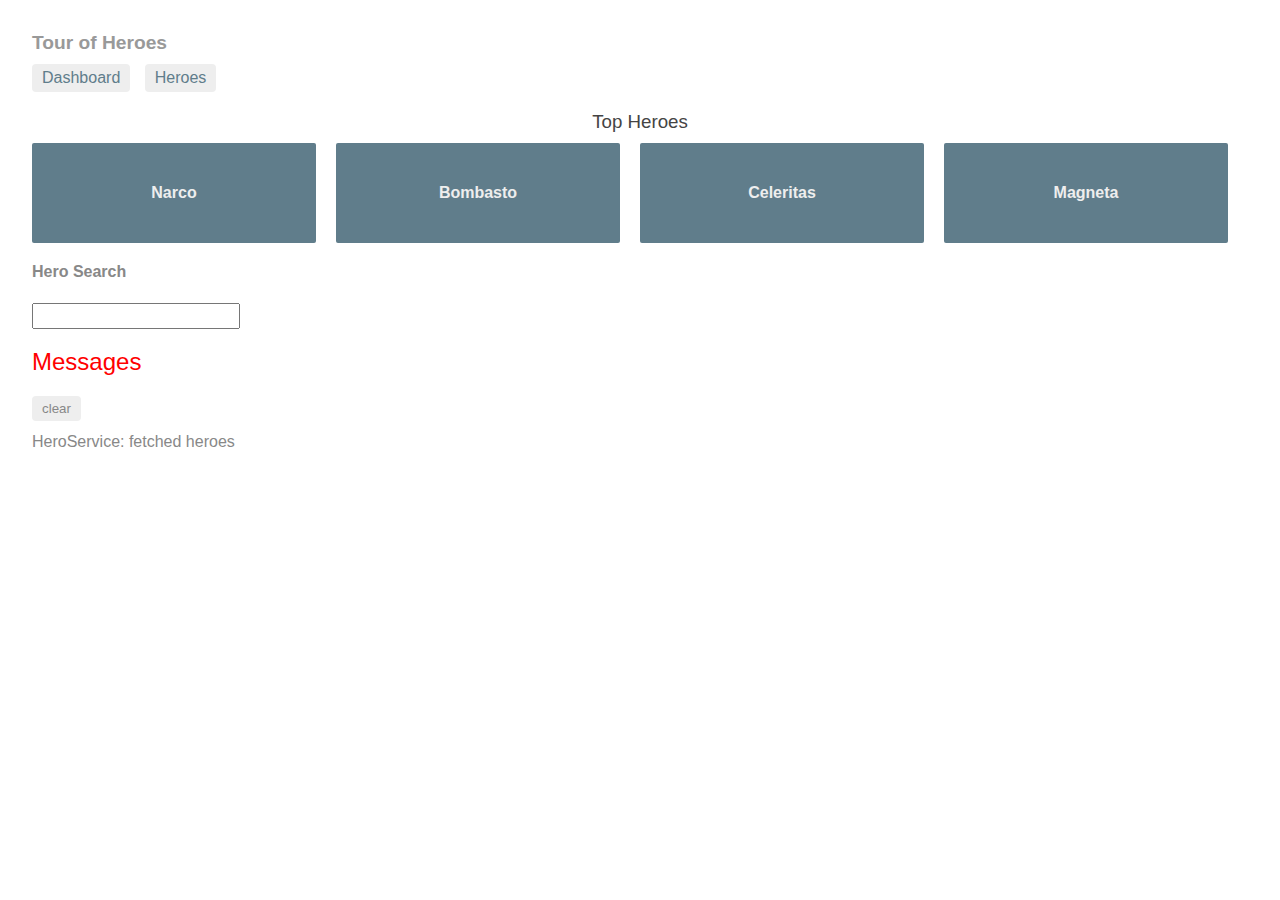
==== commit 82a8d978: "Commit 12" ====
--- a/index.html
+++ b/index.html
@@ -1,9 +1 @@
-<!doctype html><html lang="en"><head><meta charset="utf-8"><title>Cezari</title><base href="/"><meta name="viewport" content="width=device-width,initial-scale=1"><meta name="theme-color" content="#292826"><link rel="icon" type="image/png" sizes="32x32" href="/favicon.png"><link href="https://fonts.googleapis.com/css?family=Montserrat" rel="stylesheet"><link href="styles.7f87d3415646246fbc64.bundle.css" rel="stylesheet"/></head><body><app-root></app-root><script type="text/javascript">/* Open when someone clicks on the span element */
-  function openNav() {
-    document.getElementById("myNav").style.width = "100%";
-  }
-
-  /* Close when someone clicks on the "x" symbol inside the overlay */
-  function closeNav() {
-    document.getElementById("myNav").style.width = "0%";
-  }</script><script type="text/javascript" src="inline.53c188bd7541e70421a4.bundle.js"></script><script type="text/javascript" src="polyfills.e2885177bad984720e60.bundle.js"></script><script type="text/javascript" src="main.d0c91b1d18a72efdba78.bundle.js"></script></body></html>+<!doctype html><html lang="en"><head><meta charset="utf-8"><title>Tour of Heroes</title><base href="/"><meta name="viewport" content="width=device-width,initial-scale=1"><link rel="icon" type="image/x-icon" href="favicon.ico"><link href="styles.0e6d4836058906a81be7.bundle.css" rel="stylesheet"/></head><body><app-root></app-root><script type="text/javascript" src="inline.960bd68c58921994b0cb.bundle.js"></script><script type="text/javascript" src="polyfills.3f369c842fbec24810f6.bundle.js"></script><script type="text/javascript" src="main.eb4b86c60f542d1089a3.bundle.js"></script></body></html>--- a/styles.0e6d4836058906a81be7.bundle.css
+++ b/styles.0e6d4836058906a81be7.bundle.css
@@ -0,0 +1 @@
+h1{color:#369;font-size:250%}h1,h2,h3{font-family:Arial,Helvetica,sans-serif}h2,h3{color:#444;font-weight:lighter}body{margin:2em}body,button,input[text]{color:#888;font-family:Cambria,Georgia}a,button{cursor:pointer;cursor:hand}button{font-family:Arial;background-color:#eee;border:none;padding:5px 10px;border-radius:4px}button:hover{background-color:#cfd8dc}button:disabled{background-color:#eee;color:#aaa;cursor:auto}nav a{padding:5px 10px;text-decoration:none;margin-right:10px;margin-top:10px;display:inline-block;background-color:#eee;border-radius:4px}a:link,nav a:visited{color:#607d8b}nav a:hover{background-color:#cfd8dc}nav a.active,nav a:hover{color:#039be5}*{font-family:Arial,Helvetica,sans-serif}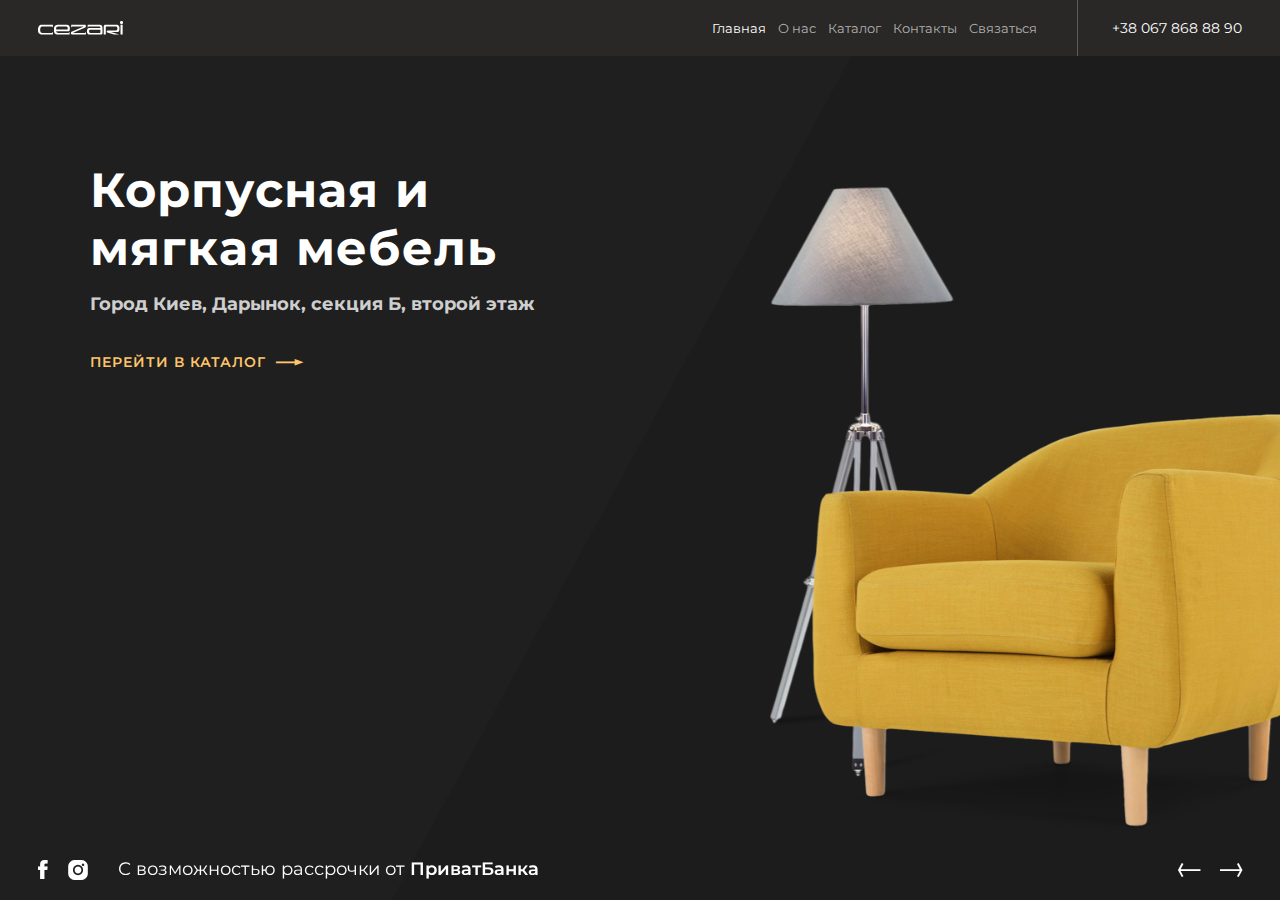
==== commit f9a401ea: "Commit 13" ====
--- a/index.html
+++ b/index.html
@@ -1 +1,9 @@
-<!doctype html><html lang="en"><head><meta charset="utf-8"><title>Tour of Heroes</title><base href="/"><meta name="viewport" content="width=device-width,initial-scale=1"><link rel="icon" type="image/x-icon" href="favicon.ico"><link href="styles.0e6d4836058906a81be7.bundle.css" rel="stylesheet"/></head><body><app-root></app-root><script type="text/javascript" src="inline.960bd68c58921994b0cb.bundle.js"></script><script type="text/javascript" src="polyfills.3f369c842fbec24810f6.bundle.js"></script><script type="text/javascript" src="main.eb4b86c60f542d1089a3.bundle.js"></script></body></html>+<!doctype html><html lang="en"><head><meta charset="utf-8"><title>Cezari</title><base href="/"><meta name="viewport" content="width=device-width,initial-scale=1"><meta name="theme-color" content="#292826"><link rel="icon" type="image/png" sizes="32x32" href="/favicon.png"><link href="https://fonts.googleapis.com/css?family=Montserrat" rel="stylesheet"><link href="styles.7f87d3415646246fbc64.bundle.css" rel="stylesheet"/></head><body><app-root></app-root><script type="text/javascript">/* Open when someone clicks on the span element */
+  function openNav() {
+    document.getElementById("myNav").style.width = "100%";
+  }
+
+  /* Close when someone clicks on the "x" symbol inside the overlay */
+  function closeNav() {
+    document.getElementById("myNav").style.width = "0%";
+  }</script><script type="text/javascript" src="inline.708308c208e1407f9487.bundle.js"></script><script type="text/javascript" src="polyfills.e2885177bad984720e60.bundle.js"></script><script type="text/javascript" src="main.1fe543ed3e927146f43d.bundle.js"></script></body></html>--- a/styles.7f87d3415646246fbc64.bundle.css
+++ b/styles.7f87d3415646246fbc64.bundle.css
@@ -0,0 +1 @@
+.mat-elevation-z0{box-shadow:0 0 0 0 rgba(0,0,0,.2),0 0 0 0 rgba(0,0,0,.14),0 0 0 0 rgba(0,0,0,.12)}.mat-elevation-z1{box-shadow:0 2px 1px -1px rgba(0,0,0,.2),0 1px 1px 0 rgba(0,0,0,.14),0 1px 3px 0 rgba(0,0,0,.12)}.mat-elevation-z2{box-shadow:0 3px 1px -2px rgba(0,0,0,.2),0 2px 2px 0 rgba(0,0,0,.14),0 1px 5px 0 rgba(0,0,0,.12)}.mat-elevation-z3{box-shadow:0 3px 3px -2px rgba(0,0,0,.2),0 3px 4px 0 rgba(0,0,0,.14),0 1px 8px 0 rgba(0,0,0,.12)}.mat-elevation-z4{box-shadow:0 2px 4px -1px rgba(0,0,0,.2),0 4px 5px 0 rgba(0,0,0,.14),0 1px 10px 0 rgba(0,0,0,.12)}.mat-elevation-z5{box-shadow:0 3px 5px -1px rgba(0,0,0,.2),0 5px 8px 0 rgba(0,0,0,.14),0 1px 14px 0 rgba(0,0,0,.12)}.mat-elevation-z6{box-shadow:0 3px 5px -1px rgba(0,0,0,.2),0 6px 10px 0 rgba(0,0,0,.14),0 1px 18px 0 rgba(0,0,0,.12)}.mat-elevation-z7{box-shadow:0 4px 5px -2px rgba(0,0,0,.2),0 7px 10px 1px rgba(0,0,0,.14),0 2px 16px 1px rgba(0,0,0,.12)}.mat-elevation-z8{box-shadow:0 5px 5px -3px rgba(0,0,0,.2),0 8px 10px 1px rgba(0,0,0,.14),0 3px 14px 2px rgba(0,0,0,.12)}.mat-elevation-z9{box-shadow:0 5px 6px -3px rgba(0,0,0,.2),0 9px 12px 1px rgba(0,0,0,.14),0 3px 16px 2px rgba(0,0,0,.12)}.mat-elevation-z10{box-shadow:0 6px 6px -3px rgba(0,0,0,.2),0 10px 14px 1px rgba(0,0,0,.14),0 4px 18px 3px rgba(0,0,0,.12)}.mat-elevation-z11{box-shadow:0 6px 7px -4px rgba(0,0,0,.2),0 11px 15px 1px rgba(0,0,0,.14),0 4px 20px 3px rgba(0,0,0,.12)}.mat-elevation-z12{box-shadow:0 7px 8px -4px rgba(0,0,0,.2),0 12px 17px 2px rgba(0,0,0,.14),0 5px 22px 4px rgba(0,0,0,.12)}.mat-elevation-z13{box-shadow:0 7px 8px -4px rgba(0,0,0,.2),0 13px 19px 2px rgba(0,0,0,.14),0 5px 24px 4px rgba(0,0,0,.12)}.mat-elevation-z14{box-shadow:0 7px 9px -4px rgba(0,0,0,.2),0 14px 21px 2px rgba(0,0,0,.14),0 5px 26px 4px rgba(0,0,0,.12)}.mat-elevation-z15{box-shadow:0 8px 9px -5px rgba(0,0,0,.2),0 15px 22px 2px rgba(0,0,0,.14),0 6px 28px 5px rgba(0,0,0,.12)}.mat-elevation-z16{box-shadow:0 8px 10px -5px rgba(0,0,0,.2),0 16px 24px 2px rgba(0,0,0,.14),0 6px 30px 5px rgba(0,0,0,.12)}.mat-elevation-z17{box-shadow:0 8px 11px -5px rgba(0,0,0,.2),0 17px 26px 2px rgba(0,0,0,.14),0 6px 32px 5px rgba(0,0,0,.12)}.mat-elevation-z18{box-shadow:0 9px 11px -5px rgba(0,0,0,.2),0 18px 28px 2px rgba(0,0,0,.14),0 7px 34px 6px rgba(0,0,0,.12)}.mat-elevation-z19{box-shadow:0 9px 12px -6px rgba(0,0,0,.2),0 19px 29px 2px rgba(0,0,0,.14),0 7px 36px 6px rgba(0,0,0,.12)}.mat-elevation-z20{box-shadow:0 10px 13px -6px rgba(0,0,0,.2),0 20px 31px 3px rgba(0,0,0,.14),0 8px 38px 7px rgba(0,0,0,.12)}.mat-elevation-z21{box-shadow:0 10px 13px -6px rgba(0,0,0,.2),0 21px 33px 3px rgba(0,0,0,.14),0 8px 40px 7px rgba(0,0,0,.12)}.mat-elevation-z22{box-shadow:0 10px 14px -6px rgba(0,0,0,.2),0 22px 35px 3px rgba(0,0,0,.14),0 8px 42px 7px rgba(0,0,0,.12)}.mat-elevation-z23{box-shadow:0 11px 14px -7px rgba(0,0,0,.2),0 23px 36px 3px rgba(0,0,0,.14),0 9px 44px 8px rgba(0,0,0,.12)}.mat-elevation-z24{box-shadow:0 11px 15px -7px rgba(0,0,0,.2),0 24px 38px 3px rgba(0,0,0,.14),0 9px 46px 8px rgba(0,0,0,.12)}.mat-h1,.mat-headline,.mat-typography h1{font:400 24px/32px Roboto,Helvetica Neue,sans-serif;margin:0 0 16px}.mat-h2,.mat-title,.mat-typography h2{font:500 20px/32px Roboto,Helvetica Neue,sans-serif;margin:0 0 16px}.mat-h3,.mat-subheading-2,.mat-typography h3{font:400 16px/28px Roboto,Helvetica Neue,sans-serif;margin:0 0 16px}.mat-h4,.mat-subheading-1,.mat-typography h4{font:400 15px/24px Roboto,Helvetica Neue,sans-serif;margin:0 0 16px}.mat-h5,.mat-typography h5{font-size:11.62px}.mat-h5,.mat-h6,.mat-typography h5,.mat-typography h6{font-weight:400;font-family:Roboto,Helvetica Neue,sans-serif;line-height:20px;margin:0 0 12px}.mat-h6,.mat-typography h6{font-size:9.38px}.mat-body-2,.mat-body-strong{font:500 14px/24px Roboto,Helvetica Neue,sans-serif}.mat-body,.mat-body-1,.mat-typography{font:400 14px/20px Roboto,Helvetica Neue,sans-serif}.mat-body-1 p,.mat-body p,.mat-typography p{margin:0 0 12px}.mat-caption,.mat-small{font:400 12px/20px Roboto,Helvetica Neue,sans-serif}.mat-display-4,.mat-typography .mat-display-4{font:300 112px/112px Roboto,Helvetica Neue,sans-serif;margin:0 0 56px;letter-spacing:-.05em}.mat-display-3,.mat-typography .mat-display-3{font:400 56px/56px Roboto,Helvetica Neue,sans-serif;margin:0 0 64px;letter-spacing:-.02em}.mat-display-2,.mat-typography .mat-display-2{font:400 45px/48px Roboto,Helvetica Neue,sans-serif;margin:0 0 64px;letter-spacing:-.005em}.mat-display-1,.mat-typography .mat-display-1{font:400 34px/40px Roboto,Helvetica Neue,sans-serif;margin:0 0 64px}.mat-button,.mat-fab,.mat-icon-button,.mat-mini-fab,.mat-raised-button{font-family:Roboto,Helvetica Neue,sans-serif;font-size:14px;font-weight:500}.mat-button-toggle,.mat-card{font-family:Roboto,Helvetica Neue,sans-serif}.mat-card-title{font-size:24px;font-weight:400}.mat-card-content,.mat-card-header .mat-card-title,.mat-card-subtitle{font-size:14px}.mat-checkbox{font-family:Roboto,Helvetica Neue,sans-serif}.mat-checkbox-layout .mat-checkbox-label{line-height:24px}.mat-chip{font-size:13px;line-height:18px}.mat-chip .mat-chip-remove.mat-icon{font-size:18px}.mat-table{font-family:Roboto,Helvetica Neue,sans-serif}.mat-header-cell{font-size:12px;font-weight:500}.mat-cell{font-size:14px}.mat-calendar{font-family:Roboto,Helvetica Neue,sans-serif}.mat-calendar-body{font-size:13px}.mat-calendar-body-label,.mat-calendar-period-button{font-size:14px;font-weight:500}.mat-calendar-table-header th{font-size:11px;font-weight:400}.mat-dialog-title{font:500 20px/32px Roboto,Helvetica Neue,sans-serif}.mat-expansion-panel-header{font-family:Roboto,Helvetica Neue,sans-serif;font-size:15px;font-weight:400}.mat-expansion-panel-content{font:400 14px/20px Roboto,Helvetica Neue,sans-serif}.mat-form-field{font-family:Roboto,Helvetica Neue,sans-serif;font-size:inherit;font-weight:400;line-height:1.125}.mat-form-field-wrapper{padding-bottom:1.25em}.mat-form-field-prefix .mat-icon,.mat-form-field-suffix .mat-icon{font-size:150%;line-height:1.125}.mat-form-field-prefix .mat-icon-button,.mat-form-field-suffix .mat-icon-button{height:1.5em;width:1.5em}.mat-form-field-prefix .mat-icon-button .mat-icon,.mat-form-field-suffix .mat-icon-button .mat-icon{height:1.125em;line-height:1.125}.mat-form-field-infix{padding:.4375em 0;border-top:.84375em solid transparent}.mat-form-field-can-float.mat-form-field-should-float .mat-form-field-label,.mat-form-field-can-float .mat-input-server:focus+.mat-form-field-label-wrapper .mat-form-field-label{-webkit-transform:translateY(-1.28125em) scale(.75) perspective(100px) translateZ(.001px);transform:translateY(-1.28125em) scale(.75) perspective(100px) translateZ(.001px);-ms-transform:translateY(-1.28125em) scale(.75);width:133.33333%}.mat-form-field-can-float .mat-form-field-autofill-control:-webkit-autofill+.mat-form-field-label-wrapper .mat-form-field-label{-webkit-transform:translateY(-1.28125em) scale(.75) perspective(100px) translateZ(.00101px);transform:translateY(-1.28125em) scale(.75) perspective(100px) translateZ(.00101px);-ms-transform:translateY(-1.28124em) scale(.75);width:133.33334%}.mat-form-field-can-float .mat-input-server[label]:not(:label-shown)+.mat-form-field-label-wrapper .mat-form-field-label{-webkit-transform:translateY(-1.28125em) scale(.75) perspective(100px) translateZ(.00102px);transform:translateY(-1.28125em) scale(.75) perspective(100px) translateZ(.00102px);-ms-transform:translateY(-1.28123em) scale(.75);width:133.33335%}.mat-form-field-label-wrapper{top:-.84375em;padding-top:.84375em}.mat-form-field-label{top:1.28125em}.mat-form-field-underline{bottom:1.25em}.mat-form-field-subscript-wrapper{font-size:75%;margin-top:.54167em;top:calc(100% - 1.66667em)}.mat-grid-tile-footer,.mat-grid-tile-header{font-size:14px}.mat-grid-tile-footer .mat-line,.mat-grid-tile-header .mat-line{white-space:nowrap;overflow:hidden;text-overflow:ellipsis;display:block;box-sizing:border-box}.mat-grid-tile-footer .mat-line:nth-child(n+2),.mat-grid-tile-header .mat-line:nth-child(n+2){font-size:12px}input.mat-input-element{margin-top:-.0625em}.mat-menu-item{font-family:Roboto,Helvetica Neue,sans-serif;font-size:16px;font-weight:400}.mat-paginator,.mat-paginator-page-size .mat-select-trigger{font-family:Roboto,Helvetica Neue,sans-serif;font-size:12px}.mat-radio-button,.mat-select{font-family:Roboto,Helvetica Neue,sans-serif}.mat-select-trigger{height:1.125em}.mat-slide-toggle-content{font:400 14px/20px Roboto,Helvetica Neue,sans-serif}.mat-slider-thumb-label-text{font-size:12px;font-weight:500}.mat-slider-thumb-label-text,.mat-stepper-horizontal,.mat-stepper-vertical{font-family:Roboto,Helvetica Neue,sans-serif}.mat-step-label{font-size:14px;font-weight:400}.mat-step-label-selected{font-size:14px;font-weight:500}.mat-tab-group,.mat-tab-label,.mat-tab-link{font-family:Roboto,Helvetica Neue,sans-serif}.mat-tab-label,.mat-tab-link{font-size:14px;font-weight:500}.mat-toolbar,.mat-toolbar h1,.mat-toolbar h2,.mat-toolbar h3,.mat-toolbar h4,.mat-toolbar h5,.mat-toolbar h6{font:500 20px/32px Roboto,Helvetica Neue,sans-serif;margin:0}.mat-tooltip{font-size:10px;padding-top:6px;padding-bottom:6px}.mat-list-item,.mat-list-option,.mat-tooltip{font-family:Roboto,Helvetica Neue,sans-serif}.mat-list .mat-list-item,.mat-nav-list .mat-list-item,.mat-selection-list .mat-list-item{font-size:16px}.mat-list .mat-list-item .mat-line,.mat-nav-list .mat-list-item .mat-line,.mat-selection-list .mat-list-item .mat-line{white-space:nowrap;overflow:hidden;text-overflow:ellipsis;display:block;box-sizing:border-box}.mat-list .mat-list-item .mat-line:nth-child(n+2),.mat-nav-list .mat-list-item .mat-line:nth-child(n+2),.mat-selection-list .mat-list-item .mat-line:nth-child(n+2){font-size:14px}.mat-list .mat-list-option,.mat-nav-list .mat-list-option,.mat-selection-list .mat-list-option{font-size:16px}.mat-list .mat-list-option .mat-line,.mat-nav-list .mat-list-option .mat-line,.mat-selection-list .mat-list-option .mat-line{white-space:nowrap;overflow:hidden;text-overflow:ellipsis;display:block;box-sizing:border-box}.mat-list .mat-list-option .mat-line:nth-child(n+2),.mat-nav-list .mat-list-option .mat-line:nth-child(n+2),.mat-selection-list .mat-list-option .mat-line:nth-child(n+2){font-size:14px}.mat-list .mat-subheader,.mat-nav-list .mat-subheader,.mat-selection-list .mat-subheader{font-family:Roboto,Helvetica Neue,sans-serif;font-size:14px;font-weight:500}.mat-list[dense] .mat-list-item,.mat-nav-list[dense] .mat-list-item,.mat-selection-list[dense] .mat-list-item{font-size:12px}.mat-list[dense] .mat-list-item .mat-line,.mat-nav-list[dense] .mat-list-item .mat-line,.mat-selection-list[dense] .mat-list-item .mat-line{white-space:nowrap;overflow:hidden;text-overflow:ellipsis;display:block;box-sizing:border-box}.mat-list[dense] .mat-list-item .mat-line:nth-child(n+2),.mat-list[dense] .mat-list-option,.mat-nav-list[dense] .mat-list-item .mat-line:nth-child(n+2),.mat-nav-list[dense] .mat-list-option,.mat-selection-list[dense] .mat-list-item .mat-line:nth-child(n+2),.mat-selection-list[dense] .mat-list-option{font-size:12px}.mat-list[dense] .mat-list-option .mat-line,.mat-nav-list[dense] .mat-list-option .mat-line,.mat-selection-list[dense] .mat-list-option .mat-line{white-space:nowrap;overflow:hidden;text-overflow:ellipsis;display:block;box-sizing:border-box}.mat-list[dense] .mat-list-option .mat-line:nth-child(n+2),.mat-nav-list[dense] .mat-list-option .mat-line:nth-child(n+2),.mat-selection-list[dense] .mat-list-option .mat-line:nth-child(n+2){font-size:12px}.mat-list[dense] .mat-subheader,.mat-nav-list[dense] .mat-subheader,.mat-selection-list[dense] .mat-subheader{font-family:Roboto,Helvetica Neue,sans-serif;font-size:12px;font-weight:500}.mat-option{font-family:Roboto,Helvetica Neue,sans-serif;font-size:16px}.mat-optgroup-label{font:500 14px/24px Roboto,Helvetica Neue,sans-serif}.mat-simple-snackbar{font-family:Roboto,Helvetica Neue,sans-serif;font-size:14px}.mat-simple-snackbar-action{line-height:1;font-family:inherit;font-size:inherit;font-weight:500}.mat-ripple{overflow:hidden}@media screen and (-ms-high-contrast:active){.mat-ripple{display:none}}.mat-ripple.mat-ripple-unbounded{overflow:visible}.mat-ripple-element{position:absolute;border-radius:50%;pointer-events:none;transition:opacity,-webkit-transform 0s cubic-bezier(0,0,.2,1);transition:opacity,transform 0s cubic-bezier(0,0,.2,1);transition:opacity,transform 0s cubic-bezier(0,0,.2,1),-webkit-transform 0s cubic-bezier(0,0,.2,1);-webkit-transform:scale(0);transform:scale(0)}.mat-option{white-space:nowrap;overflow:hidden;text-overflow:ellipsis;display:block;line-height:48px;height:48px;padding:0 16px;text-align:left;text-decoration:none;position:relative;cursor:pointer;outline:0;display:-webkit-box;display:-ms-flexbox;display:flex;-webkit-box-orient:horizontal;-webkit-box-direction:normal;-ms-flex-direction:row;flex-direction:row;max-width:100%;box-sizing:border-box;-webkit-box-align:center;-ms-flex-align:center;align-items:center}.mat-option[disabled]{cursor:default}[dir=rtl] .mat-option{text-align:right}.mat-option .mat-icon{margin-right:16px}[dir=rtl] .mat-option .mat-icon{margin-left:16px;margin-right:0}.mat-option[aria-disabled=true]{-webkit-user-select:none;-moz-user-select:none;-ms-user-select:none;user-select:none;cursor:default}.mat-optgroup .mat-option:not(.mat-option-multiple){padding-left:32px}[dir=rtl] .mat-optgroup .mat-option:not(.mat-option-multiple){padding-left:16px;padding-right:32px}.mat-option-text{display:inline-block;-webkit-box-flex:1;-ms-flex-positive:1;flex-grow:1;overflow:hidden;text-overflow:ellipsis}.mat-option-ripple{top:0;left:0;right:0;bottom:0;position:absolute;pointer-events:none}@media screen and (-ms-high-contrast:active){.mat-option-ripple{opacity:.5}}.mat-option-pseudo-checkbox{margin-right:8px}[dir=rtl] .mat-option-pseudo-checkbox{margin-left:8px;margin-right:0}.mat-optgroup-label{white-space:nowrap;overflow:hidden;text-overflow:ellipsis;display:block;line-height:48px;height:48px;padding:0 16px;text-align:left;text-decoration:none;-webkit-user-select:none;-moz-user-select:none;-ms-user-select:none;user-select:none;cursor:default}.mat-optgroup-label[disabled]{cursor:default}[dir=rtl] .mat-optgroup-label{text-align:right}.mat-optgroup-label .mat-icon{margin-right:16px}[dir=rtl] .mat-optgroup-label .mat-icon{margin-left:16px;margin-right:0}.cdk-visually-hidden{border:0;clip:rect(0 0 0 0);height:1px;margin:-1px;overflow:hidden;padding:0;position:absolute;width:1px}.cdk-global-overlay-wrapper,.cdk-overlay-container{pointer-events:none;top:0;left:0;height:100%;width:100%}.cdk-overlay-container{position:fixed;z-index:1000}.cdk-global-overlay-wrapper{display:-webkit-box;display:-ms-flexbox;display:flex;position:absolute;z-index:1000}.cdk-overlay-pane{box-sizing:border-box}.cdk-overlay-backdrop,.cdk-overlay-pane{position:absolute;pointer-events:auto;z-index:1000}.cdk-overlay-backdrop{top:0;bottom:0;left:0;right:0;-webkit-tap-highlight-color:transparent;transition:opacity .4s cubic-bezier(.25,.8,.25,1);opacity:0}.cdk-overlay-backdrop.cdk-overlay-backdrop-showing{opacity:.48}.cdk-overlay-dark-backdrop{background:rgba(0,0,0,.6)}.cdk-overlay-transparent-backdrop{background:0 0}.cdk-global-scrollblock{position:fixed;width:100%;overflow-y:scroll}.mat-ripple-element{background-color:hsla(0,0%,100%,.1)}.mat-option{color:#fff}.mat-option:focus:not(.mat-option-disabled),.mat-option:hover:not(.mat-option-disabled){background:hsla(0,0%,100%,.04)}.mat-primary .mat-option.mat-selected:not(.mat-option-disabled){color:#7b1fa2}.mat-accent .mat-option.mat-selected:not(.mat-option-disabled){color:#69f0ae}.mat-warn .mat-option.mat-selected:not(.mat-option-disabled){color:#f44336}.mat-option.mat-active,.mat-option.mat-selected:not(.mat-option-multiple):not(.mat-option-disabled){background:hsla(0,0%,100%,.04)}.mat-option.mat-active{color:#fff}.mat-option.mat-option-disabled{color:hsla(0,0%,100%,.3)}.mat-optgroup-label{color:hsla(0,0%,100%,.7)}.mat-optgroup-disabled .mat-optgroup-label{color:hsla(0,0%,100%,.3)}.mat-pseudo-checkbox{color:hsla(0,0%,100%,.7)}.mat-pseudo-checkbox:after{color:#303030}.mat-accent .mat-pseudo-checkbox-checked,.mat-accent .mat-pseudo-checkbox-indeterminate,.mat-pseudo-checkbox-checked,.mat-pseudo-checkbox-indeterminate{background:#69f0ae}.mat-primary .mat-pseudo-checkbox-checked,.mat-primary .mat-pseudo-checkbox-indeterminate{background:#7b1fa2}.mat-warn .mat-pseudo-checkbox-checked,.mat-warn .mat-pseudo-checkbox-indeterminate{background:#f44336}.mat-pseudo-checkbox-checked.mat-pseudo-checkbox-disabled,.mat-pseudo-checkbox-indeterminate.mat-pseudo-checkbox-disabled{background:#686868}.mat-app-background{background-color:#303030}.mat-theme-loaded-marker{display:none}.mat-autocomplete-panel{background:#424242;color:#fff}.mat-autocomplete-panel .mat-option.mat-selected:not(.mat-active):not(:hover){background:#424242}.mat-autocomplete-panel .mat-option.mat-selected:not(.mat-active):not(:hover):not(.mat-option-disabled){color:#fff}.mat-button,.mat-icon-button{background:0 0}.mat-button.mat-primary .mat-button-focus-overlay,.mat-icon-button.mat-primary .mat-button-focus-overlay{background-color:rgba(123,31,162,.12)}.mat-button.mat-accent .mat-button-focus-overlay,.mat-icon-button.mat-accent .mat-button-focus-overlay{background-color:rgba(105,240,174,.12)}.mat-button.mat-warn .mat-button-focus-overlay,.mat-icon-button.mat-warn .mat-button-focus-overlay{background-color:rgba(244,67,54,.12)}.mat-button[disabled] .mat-button-focus-overlay,.mat-icon-button[disabled] .mat-button-focus-overlay{background-color:transparent}.mat-button.mat-primary,.mat-icon-button.mat-primary{color:#7b1fa2}.mat-button.mat-accent,.mat-icon-button.mat-accent{color:#69f0ae}.mat-button.mat-warn,.mat-icon-button.mat-warn{color:#f44336}.mat-button.mat-accent[disabled],.mat-button.mat-primary[disabled],.mat-button.mat-warn[disabled],.mat-button[disabled][disabled],.mat-icon-button.mat-accent[disabled],.mat-icon-button.mat-primary[disabled],.mat-icon-button.mat-warn[disabled],.mat-icon-button[disabled][disabled]{color:hsla(0,0%,100%,.3)}.mat-fab,.mat-mini-fab,.mat-raised-button{color:#fff;background-color:#424242}.mat-fab.mat-primary,.mat-mini-fab.mat-primary,.mat-raised-button.mat-primary{color:hsla(0,0%,100%,.87)}.mat-fab.mat-accent,.mat-mini-fab.mat-accent,.mat-raised-button.mat-accent{color:rgba(0,0,0,.87)}.mat-fab.mat-warn,.mat-mini-fab.mat-warn,.mat-raised-button.mat-warn{color:#fff}.mat-fab.mat-accent[disabled],.mat-fab.mat-primary[disabled],.mat-fab.mat-warn[disabled],.mat-fab[disabled][disabled],.mat-mini-fab.mat-accent[disabled],.mat-mini-fab.mat-primary[disabled],.mat-mini-fab.mat-warn[disabled],.mat-mini-fab[disabled][disabled],.mat-raised-button.mat-accent[disabled],.mat-raised-button.mat-primary[disabled],.mat-raised-button.mat-warn[disabled],.mat-raised-button[disabled][disabled]{color:hsla(0,0%,100%,.3)}.mat-fab.mat-primary,.mat-mini-fab.mat-primary,.mat-raised-button.mat-primary{background-color:#7b1fa2}.mat-fab.mat-accent,.mat-mini-fab.mat-accent,.mat-raised-button.mat-accent{background-color:#69f0ae}.mat-fab.mat-warn,.mat-mini-fab.mat-warn,.mat-raised-button.mat-warn{background-color:#f44336}.mat-fab.mat-accent[disabled],.mat-fab.mat-primary[disabled],.mat-fab.mat-warn[disabled],.mat-fab[disabled][disabled],.mat-mini-fab.mat-accent[disabled],.mat-mini-fab.mat-primary[disabled],.mat-mini-fab.mat-warn[disabled],.mat-mini-fab[disabled][disabled],.mat-raised-button.mat-accent[disabled],.mat-raised-button.mat-primary[disabled],.mat-raised-button.mat-warn[disabled],.mat-raised-button[disabled][disabled]{background-color:hsla(0,0%,100%,.12)}.mat-fab.mat-primary .mat-ripple-element,.mat-mini-fab.mat-primary .mat-ripple-element,.mat-raised-button.mat-primary .mat-ripple-element{background-color:hsla(0,0%,100%,.2)}.mat-fab.mat-accent .mat-ripple-element,.mat-mini-fab.mat-accent .mat-ripple-element,.mat-raised-button.mat-accent .mat-ripple-element{background-color:rgba(0,0,0,.2)}.mat-fab.mat-warn .mat-ripple-element,.mat-mini-fab.mat-warn .mat-ripple-element,.mat-raised-button.mat-warn .mat-ripple-element{background-color:hsla(0,0%,100%,.2)}.mat-button.mat-primary .mat-ripple-element{background-color:rgba(123,31,162,.1)}.mat-button.mat-accent .mat-ripple-element{background-color:rgba(105,240,174,.1)}.mat-button.mat-warn .mat-ripple-element{background-color:rgba(244,67,54,.1)}.mat-icon-button.mat-primary .mat-ripple-element{background-color:rgba(123,31,162,.2)}.mat-icon-button.mat-accent .mat-ripple-element{background-color:rgba(105,240,174,.2)}.mat-icon-button.mat-warn .mat-ripple-element{background-color:rgba(244,67,54,.2)}.mat-button-toggle{color:hsla(0,0%,100%,.3)}.mat-button-toggle.cdk-focused .mat-button-toggle-focus-overlay{background-color:hsla(0,0%,100%,.06)}.mat-button-toggle-checked{background-color:#212121;color:hsla(0,0%,100%,.7)}.mat-button-toggle-disabled{background-color:#000;color:hsla(0,0%,100%,.3)}.mat-button-toggle-disabled.mat-button-toggle-checked{background-color:#424242}.mat-card{background:#424242;color:#fff}.mat-card-subtitle{color:hsla(0,0%,100%,.7)}.mat-checkbox-frame{border-color:hsla(0,0%,100%,.7)}.mat-checkbox-checkmark{fill:#303030}.mat-checkbox-checkmark-path{stroke:#303030!important}.mat-checkbox-mixedmark{background-color:#303030}.mat-checkbox-checked.mat-primary .mat-checkbox-background,.mat-checkbox-indeterminate.mat-primary .mat-checkbox-background{background-color:#7b1fa2}.mat-checkbox-checked.mat-accent .mat-checkbox-background,.mat-checkbox-indeterminate.mat-accent .mat-checkbox-background{background-color:#69f0ae}.mat-checkbox-checked.mat-warn .mat-checkbox-background,.mat-checkbox-indeterminate.mat-warn .mat-checkbox-background{background-color:#f44336}.mat-checkbox-disabled.mat-checkbox-checked .mat-checkbox-background,.mat-checkbox-disabled.mat-checkbox-indeterminate .mat-checkbox-background{background-color:#686868}.mat-checkbox-disabled:not(.mat-checkbox-checked) .mat-checkbox-frame{border-color:#686868}.mat-checkbox-disabled .mat-checkbox-label{color:#686868}.mat-checkbox:not(.mat-checkbox-disabled).mat-primary .mat-checkbox-ripple .mat-ripple-element{background-color:rgba(123,31,162,.26)}.mat-checkbox:not(.mat-checkbox-disabled).mat-accent .mat-checkbox-ripple .mat-ripple-element{background-color:rgba(105,240,174,.26)}.mat-checkbox:not(.mat-checkbox-disabled).mat-warn .mat-checkbox-ripple .mat-ripple-element{background-color:rgba(244,67,54,.26)}.mat-chip:not(.mat-basic-chip){background-color:#616161;color:#fff}.mat-chip:not(.mat-basic-chip) .mat-chip-remove{color:#fff;opacity:.4}.mat-chip:not(.mat-basic-chip) .mat-chip-remove:hover{opacity:.54}.mat-chip.mat-chip-selected.mat-primary{background-color:#7b1fa2;color:hsla(0,0%,100%,.87)}.mat-chip.mat-chip-selected.mat-primary .mat-chip-remove{color:hsla(0,0%,100%,.87);opacity:.4}.mat-chip.mat-chip-selected.mat-primary .mat-chip-remove:hover{opacity:.54}.mat-chip.mat-chip-selected.mat-warn{background-color:#f44336;color:#fff}.mat-chip.mat-chip-selected.mat-warn .mat-chip-remove{color:#fff;opacity:.4}.mat-chip.mat-chip-selected.mat-warn .mat-chip-remove:hover{opacity:.54}.mat-chip.mat-chip-selected.mat-accent{background-color:#69f0ae;color:rgba(0,0,0,.87)}.mat-chip.mat-chip-selected.mat-accent .mat-chip-remove{color:rgba(0,0,0,.87);opacity:.4}.mat-chip.mat-chip-selected.mat-accent .mat-chip-remove:hover{opacity:.54}.mat-table{background:#424242}.mat-header-row,.mat-row{border-bottom-color:hsla(0,0%,100%,.12)}.mat-header-cell{color:hsla(0,0%,100%,.7)}.mat-cell{color:#fff}.mat-datepicker-content{background-color:#424242;color:#fff}.mat-calendar-arrow{border-top-color:#fff}.mat-calendar-next-button,.mat-calendar-previous-button{color:#fff}.mat-calendar-table-header{color:hsla(0,0%,100%,.3)}.mat-calendar-table-header-divider:after{background:hsla(0,0%,100%,.12)}.mat-calendar-body-label{color:hsla(0,0%,100%,.7)}.mat-calendar-body-cell-content{color:#fff;border-color:transparent}.mat-calendar-body-disabled>.mat-calendar-body-cell-content:not(.mat-calendar-body-selected){color:hsla(0,0%,100%,.3)}.cdk-keyboard-focused .mat-calendar-body-active>.mat-calendar-body-cell-content:not(.mat-calendar-body-selected),.cdk-program-focused .mat-calendar-body-active>.mat-calendar-body-cell-content:not(.mat-calendar-body-selected),:not(.mat-calendar-body-disabled):hover>.mat-calendar-body-cell-content:not(.mat-calendar-body-selected){background-color:hsla(0,0%,100%,.04)}.mat-calendar-body-selected{background-color:#7b1fa2;color:hsla(0,0%,100%,.87)}.mat-calendar-body-disabled>.mat-calendar-body-selected{background-color:rgba(123,31,162,.4)}.mat-calendar-body-today:not(.mat-calendar-body-selected){border-color:hsla(0,0%,100%,.3)}.mat-calendar-body-today.mat-calendar-body-selected{box-shadow:inset 0 0 0 1px hsla(0,0%,100%,.87)}.mat-calendar-body-disabled>.mat-calendar-body-today:not(.mat-calendar-body-selected){border-color:hsla(0,0%,100%,.1)}.mat-dialog-container{background:#424242;color:#fff}.mat-divider{border-top-color:hsla(0,0%,100%,.12)}.mat-divider-vertical{border-right-color:hsla(0,0%,100%,.12)}.mat-expansion-panel{background:#424242;color:#fff}.mat-action-row{border-top-color:hsla(0,0%,100%,.12)}.mat-expansion-panel:not(.mat-expanded) .mat-expansion-panel-header:not([aria-disabled=true]).cdk-keyboard-focused,.mat-expansion-panel:not(.mat-expanded) .mat-expansion-panel-header:not([aria-disabled=true]).cdk-program-focused,.mat-expansion-panel:not(.mat-expanded) .mat-expansion-panel-header:not([aria-disabled=true]):hover{background:hsla(0,0%,100%,.04)}.mat-expansion-panel-header-title{color:#fff}.mat-expansion-indicator:after,.mat-expansion-panel-header-description{color:hsla(0,0%,100%,.7)}.mat-expansion-panel-header[aria-disabled=true]{color:hsla(0,0%,100%,.3)}.mat-expansion-panel-header[aria-disabled=true] .mat-expansion-panel-header-description,.mat-expansion-panel-header[aria-disabled=true] .mat-expansion-panel-header-title{color:inherit}.mat-form-field-label,.mat-hint{color:hsla(0,0%,100%,.7)}.mat-focused .mat-form-field-label{color:#7b1fa2}.mat-focused .mat-form-field-label.mat-accent{color:#69f0ae}.mat-focused .mat-form-field-label.mat-warn{color:#f44336}.mat-focused .mat-form-field-required-marker{color:#69f0ae}.mat-form-field-underline{background-color:hsla(0,0%,100%,.7)}.mat-form-field-disabled .mat-form-field-underline{background-image:linear-gradient(90deg,hsla(0,0%,100%,.7) 0,hsla(0,0%,100%,.7) 33%,transparent 0);background-size:4px 1px;background-repeat:repeat-x}.mat-form-field-ripple{background-color:#7b1fa2}.mat-form-field-ripple.mat-accent{background-color:#69f0ae}.mat-form-field-ripple.mat-warn{background-color:#f44336}.mat-form-field-invalid .mat-form-field-label,.mat-form-field-invalid .mat-form-field-label.mat-accent,.mat-form-field-invalid .mat-form-field-label .mat-form-field-required-marker{color:#f44336}.mat-form-field-invalid .mat-form-field-ripple{background-color:#f44336}.mat-error{color:#f44336}.mat-icon.mat-primary{color:#7b1fa2}.mat-icon.mat-accent{color:#69f0ae}.mat-icon.mat-warn{color:#f44336}.mat-input-element:disabled{color:hsla(0,0%,100%,.3)}.mat-input-element{caret-color:#7b1fa2}.mat-input-element::placeholder{color:hsla(0,0%,100%,.5)}.mat-input-element::-moz-placeholder{color:hsla(0,0%,100%,.5)}.mat-input-element::-webkit-input-placeholder{color:hsla(0,0%,100%,.5)}.mat-input-element:-ms-input-placeholder{color:hsla(0,0%,100%,.5)}.mat-accent .mat-input-element{caret-color:#69f0ae}.mat-form-field-invalid .mat-input-element,.mat-warn .mat-input-element{caret-color:#f44336}.mat-list .mat-list-item,.mat-list .mat-list-option,.mat-nav-list .mat-list-item,.mat-nav-list .mat-list-option,.mat-selection-list .mat-list-item,.mat-selection-list .mat-list-option{color:#fff}.mat-list .mat-subheader,.mat-nav-list .mat-subheader,.mat-selection-list .mat-subheader{color:hsla(0,0%,100%,.7)}.mat-list-item-disabled{background-color:#000}.mat-nav-list .mat-list-item{outline:0}.mat-nav-list .mat-list-item.mat-list-item-focus,.mat-nav-list .mat-list-item:hover{background:hsla(0,0%,100%,.04)}.mat-list-option{outline:0}.mat-list-option.mat-list-item-focus,.mat-list-option:hover{background:hsla(0,0%,100%,.04)}.mat-menu-panel{background:#424242}.mat-menu-item{background:0 0;color:#fff}.mat-menu-item[disabled]{color:hsla(0,0%,100%,.3)}.mat-menu-item-submenu-trigger:after,.mat-menu-item .mat-icon:not([color]){color:#fff}.mat-menu-item-highlighted:not([disabled]),.mat-menu-item:focus:not([disabled]),.mat-menu-item:hover:not([disabled]){background:hsla(0,0%,100%,.04)}.mat-paginator{background:#424242}.mat-paginator,.mat-paginator-page-size .mat-select-trigger{color:hsla(0,0%,100%,.7)}.mat-paginator-decrement,.mat-paginator-increment{border-top:2px solid #fff;border-right:2px solid #fff}.mat-icon-button[disabled] .mat-paginator-decrement,.mat-icon-button[disabled] .mat-paginator-increment{border-color:hsla(0,0%,100%,.3)}.mat-progress-bar-background{background-image:url("data:image/svg+xml;charset=UTF-8,%3Csvg%20version%3D%271.1%27%20xmlns%3D%27http%3A%2F%2Fwww.w3.org%2F2000%2Fsvg%27%20xmlns%3Axlink%3D%27http%3A%2F%2Fwww.w3.org%2F1999%2Fxlink%27%20x%3D%270px%27%20y%3D%270px%27%20enable-background%3D%27new%200%200%205%202%27%20xml%3Aspace%3D%27preserve%27%20viewBox%3D%270%200%205%202%27%20preserveAspectRatio%3D%27none%20slice%27%3E%3Ccircle%20cx%3D%271%27%20cy%3D%271%27%20r%3D%271%27%20fill%3D%27%239c27b0%27%2F%3E%3C%2Fsvg%3E")}.mat-progress-bar-buffer{background-color:#9c27b0}.mat-progress-bar-fill:after{background-color:#7b1fa2}.mat-progress-bar.mat-accent .mat-progress-bar-background{background-image:url("data:image/svg+xml;charset=UTF-8,%3Csvg%20version%3D%271.1%27%20xmlns%3D%27http%3A%2F%2Fwww.w3.org%2F2000%2Fsvg%27%20xmlns%3Axlink%3D%27http%3A%2F%2Fwww.w3.org%2F1999%2Fxlink%27%20x%3D%270px%27%20y%3D%270px%27%20enable-background%3D%27new%200%200%205%202%27%20xml%3Aspace%3D%27preserve%27%20viewBox%3D%270%200%205%202%27%20preserveAspectRatio%3D%27none%20slice%27%3E%3Ccircle%20cx%3D%271%27%20cy%3D%271%27%20r%3D%271%27%20fill%3D%27%23b9f6ca%27%2F%3E%3C%2Fsvg%3E")}.mat-progress-bar.mat-accent .mat-progress-bar-buffer{background-color:#b9f6ca}.mat-progress-bar.mat-accent .mat-progress-bar-fill:after{background-color:#69f0ae}.mat-progress-bar.mat-warn .mat-progress-bar-background{background-image:url("data:image/svg+xml;charset=UTF-8,%3Csvg%20version%3D%271.1%27%20xmlns%3D%27http%3A%2F%2Fwww.w3.org%2F2000%2Fsvg%27%20xmlns%3Axlink%3D%27http%3A%2F%2Fwww.w3.org%2F1999%2Fxlink%27%20x%3D%270px%27%20y%3D%270px%27%20enable-background%3D%27new%200%200%205%202%27%20xml%3Aspace%3D%27preserve%27%20viewBox%3D%270%200%205%202%27%20preserveAspectRatio%3D%27none%20slice%27%3E%3Ccircle%20cx%3D%271%27%20cy%3D%271%27%20r%3D%271%27%20fill%3D%27%23ffcdd2%27%2F%3E%3C%2Fsvg%3E")}.mat-progress-bar.mat-warn .mat-progress-bar-buffer{background-color:#ffcdd2}.mat-progress-bar.mat-warn .mat-progress-bar-fill:after{background-color:#f44336}.mat-progress-spinner circle,.mat-spinner circle{stroke:#7b1fa2}.mat-progress-spinner.mat-accent circle,.mat-spinner.mat-accent circle{stroke:#69f0ae}.mat-progress-spinner.mat-warn circle,.mat-spinner.mat-warn circle{stroke:#f44336}.mat-radio-outer-circle{border-color:hsla(0,0%,100%,.7)}.mat-radio-disabled .mat-radio-outer-circle{border-color:hsla(0,0%,100%,.3)}.mat-radio-disabled .mat-radio-inner-circle,.mat-radio-disabled .mat-radio-ripple .mat-ripple-element{background-color:hsla(0,0%,100%,.3)}.mat-radio-disabled .mat-radio-label-content{color:hsla(0,0%,100%,.3)}.mat-radio-button.mat-primary.mat-radio-checked .mat-radio-outer-circle{border-color:#7b1fa2}.mat-radio-button.mat-primary .mat-radio-inner-circle{background-color:#7b1fa2}.mat-radio-button.mat-primary .mat-radio-ripple .mat-ripple-element{background-color:rgba(123,31,162,.26)}.mat-radio-button.mat-accent.mat-radio-checked .mat-radio-outer-circle{border-color:#69f0ae}.mat-radio-button.mat-accent .mat-radio-inner-circle{background-color:#69f0ae}.mat-radio-button.mat-accent .mat-radio-ripple .mat-ripple-element{background-color:rgba(105,240,174,.26)}.mat-radio-button.mat-warn.mat-radio-checked .mat-radio-outer-circle{border-color:#f44336}.mat-radio-button.mat-warn .mat-radio-inner-circle{background-color:#f44336}.mat-radio-button.mat-warn .mat-radio-ripple .mat-ripple-element{background-color:rgba(244,67,54,.26)}.mat-select-content,.mat-select-panel-done-animating{background:#424242}.mat-select-value{color:#fff}.mat-select-placeholder{color:hsla(0,0%,100%,.5)}.mat-select-disabled .mat-select-value{color:hsla(0,0%,100%,.3)}.mat-select-arrow{color:hsla(0,0%,100%,.7)}.mat-select-panel .mat-option.mat-selected:not(.mat-option-multiple){background:hsla(0,0%,100%,.12)}.mat-form-field.mat-focused.mat-primary .mat-select-arrow{color:#7b1fa2}.mat-form-field.mat-focused.mat-accent .mat-select-arrow{color:#69f0ae}.mat-form-field.mat-focused.mat-warn .mat-select-arrow,.mat-form-field .mat-select.mat-select-invalid .mat-select-arrow{color:#f44336}.mat-form-field .mat-select.mat-select-disabled .mat-select-arrow{color:hsla(0,0%,100%,.3)}.mat-drawer-container{background-color:#303030;color:#fff}.mat-drawer{color:#fff}.mat-drawer,.mat-drawer.mat-drawer-push{background-color:#424242}.mat-drawer-backdrop.mat-drawer-shown{background-color:hsla(0,0%,74%,.6)}.mat-slide-toggle.mat-checked:not(.mat-disabled) .mat-slide-toggle-thumb{background-color:#a5d6a7}.mat-slide-toggle.mat-checked:not(.mat-disabled) .mat-slide-toggle-bar{background-color:rgba(165,214,167,.5)}.mat-slide-toggle:not(.mat-checked) .mat-ripple-element{background-color:hsla(0,0%,100%,.12)}.mat-slide-toggle .mat-ripple-element{background-color:rgba(165,214,167,.12)}.mat-slide-toggle.mat-primary.mat-checked:not(.mat-disabled) .mat-slide-toggle-thumb{background-color:#ce93d8}.mat-slide-toggle.mat-primary.mat-checked:not(.mat-disabled) .mat-slide-toggle-bar{background-color:rgba(206,147,216,.5)}.mat-slide-toggle.mat-primary:not(.mat-checked) .mat-ripple-element{background-color:hsla(0,0%,100%,.12)}.mat-slide-toggle.mat-primary .mat-ripple-element{background-color:rgba(206,147,216,.12)}.mat-slide-toggle.mat-warn.mat-checked:not(.mat-disabled) .mat-slide-toggle-thumb{background-color:#ef9a9a}.mat-slide-toggle.mat-warn.mat-checked:not(.mat-disabled) .mat-slide-toggle-bar{background-color:hsla(0,73%,77%,.5)}.mat-slide-toggle.mat-warn:not(.mat-checked) .mat-ripple-element{background-color:hsla(0,0%,100%,.12)}.mat-slide-toggle.mat-warn .mat-ripple-element{background-color:hsla(0,73%,77%,.12)}.mat-disabled .mat-slide-toggle-thumb{background-color:#424242}.mat-disabled .mat-slide-toggle-bar{background-color:hsla(0,0%,100%,.12)}.mat-slide-toggle-thumb{background-color:#bdbdbd}.mat-slide-toggle-bar,.mat-slider-track-background{background-color:hsla(0,0%,100%,.3)}.mat-primary .mat-slider-thumb,.mat-primary .mat-slider-thumb-label,.mat-primary .mat-slider-track-fill{background-color:#7b1fa2}.mat-primary .mat-slider-thumb-label-text{color:hsla(0,0%,100%,.87)}.mat-accent .mat-slider-thumb,.mat-accent .mat-slider-thumb-label,.mat-accent .mat-slider-track-fill{background-color:#69f0ae}.mat-accent .mat-slider-thumb-label-text{color:rgba(0,0,0,.87)}.mat-warn .mat-slider-thumb,.mat-warn .mat-slider-thumb-label,.mat-warn .mat-slider-track-fill{background-color:#f44336}.mat-warn .mat-slider-thumb-label-text{color:#fff}.mat-slider-focus-ring{background-color:rgba(105,240,174,.2)}.cdk-focused .mat-slider-track-background,.mat-slider-disabled .mat-slider-thumb,.mat-slider-disabled .mat-slider-track-background,.mat-slider-disabled .mat-slider-track-fill,.mat-slider-disabled:hover .mat-slider-track-background,.mat-slider:hover .mat-slider-track-background{background-color:hsla(0,0%,100%,.3)}.mat-slider-min-value .mat-slider-focus-ring{background-color:hsla(0,0%,100%,.12)}.mat-slider-min-value.mat-slider-thumb-label-showing .mat-slider-thumb,.mat-slider-min-value.mat-slider-thumb-label-showing .mat-slider-thumb-label{background-color:#fff}.mat-slider-min-value.mat-slider-thumb-label-showing.cdk-focused .mat-slider-thumb,.mat-slider-min-value.mat-slider-thumb-label-showing.cdk-focused .mat-slider-thumb-label{background-color:hsla(0,0%,100%,.3)}.mat-slider-min-value:not(.mat-slider-thumb-label-showing) .mat-slider-thumb{border-color:hsla(0,0%,100%,.3);background-color:transparent}.mat-slider-min-value:not(.mat-slider-thumb-label-showing).cdk-focused.mat-slider-disabled .mat-slider-thumb,.mat-slider-min-value:not(.mat-slider-thumb-label-showing).cdk-focused .mat-slider-thumb,.mat-slider-min-value:not(.mat-slider-thumb-label-showing):hover.mat-slider-disabled .mat-slider-thumb,.mat-slider-min-value:not(.mat-slider-thumb-label-showing):hover .mat-slider-thumb{border-color:hsla(0,0%,100%,.3)}.mat-slider-has-ticks .mat-slider-wrapper:after{border-color:hsla(0,0%,100%,.7)}.mat-slider-horizontal .mat-slider-ticks{background-image:repeating-linear-gradient(90deg,hsla(0,0%,100%,.7),hsla(0,0%,100%,.7) 2px,transparent 0,transparent);background-image:-moz-repeating-linear-gradient(.0001deg,hsla(0,0%,100%,.7),hsla(0,0%,100%,.7) 2px,transparent 0,transparent)}.mat-slider-vertical .mat-slider-ticks{background-image:repeating-linear-gradient(180deg,hsla(0,0%,100%,.7),hsla(0,0%,100%,.7) 2px,transparent 0,transparent)}.mat-step-header.cdk-keyboard-focused,.mat-step-header.cdk-program-focused,.mat-step-header:hover{background-color:hsla(0,0%,100%,.04)}.mat-step-header .mat-step-label,.mat-step-header .mat-step-optional{color:hsla(0,0%,100%,.3)}.mat-step-header .mat-step-icon{background-color:#7b1fa2;color:hsla(0,0%,100%,.87)}.mat-step-header .mat-step-icon-not-touched{background-color:hsla(0,0%,100%,.3);color:hsla(0,0%,100%,.87)}.mat-step-header .mat-step-label.mat-step-label-active{color:#fff}.mat-stepper-horizontal,.mat-stepper-vertical{background-color:#424242}.mat-stepper-vertical-line:before{border-left-color:hsla(0,0%,100%,.12)}.mat-stepper-horizontal-line{border-top-color:hsla(0,0%,100%,.12)}.mat-tab-header,.mat-tab-nav-bar{border-bottom:1px solid hsla(0,0%,100%,.12)}.mat-tab-group-inverted-header .mat-tab-header,.mat-tab-group-inverted-header .mat-tab-nav-bar{border-top:1px solid hsla(0,0%,100%,.12);border-bottom:none}.mat-tab-label,.mat-tab-link{color:#fff}.mat-tab-label.mat-tab-disabled,.mat-tab-link.mat-tab-disabled{color:hsla(0,0%,100%,.3)}.mat-tab-header-pagination-chevron{border-color:#fff}.mat-tab-header-pagination-disabled .mat-tab-header-pagination-chevron{border-color:hsla(0,0%,100%,.3)}.mat-tab-group[class*=mat-background-] .mat-tab-header,.mat-tab-nav-bar[class*=mat-background-]{border-bottom:none;border-top:none}.mat-tab-group.mat-primary .mat-tab-label:focus,.mat-tab-group.mat-primary .mat-tab-link:focus,.mat-tab-nav-bar.mat-primary .mat-tab-label:focus,.mat-tab-nav-bar.mat-primary .mat-tab-link:focus{background-color:rgba(156,39,176,.3)}.mat-tab-group.mat-primary .mat-ink-bar,.mat-tab-nav-bar.mat-primary .mat-ink-bar{background-color:#7b1fa2}.mat-tab-group.mat-primary.mat-background-primary .mat-ink-bar,.mat-tab-nav-bar.mat-primary.mat-background-primary .mat-ink-bar{background-color:hsla(0,0%,100%,.87)}.mat-tab-group.mat-accent .mat-tab-label:focus,.mat-tab-group.mat-accent .mat-tab-link:focus,.mat-tab-nav-bar.mat-accent .mat-tab-label:focus,.mat-tab-nav-bar.mat-accent .mat-tab-link:focus{background-color:rgba(185,246,202,.3)}.mat-tab-group.mat-accent .mat-ink-bar,.mat-tab-nav-bar.mat-accent .mat-ink-bar{background-color:#69f0ae}.mat-tab-group.mat-accent.mat-background-accent .mat-ink-bar,.mat-tab-nav-bar.mat-accent.mat-background-accent .mat-ink-bar{background-color:rgba(0,0,0,.87)}.mat-tab-group.mat-warn .mat-tab-label:focus,.mat-tab-group.mat-warn .mat-tab-link:focus,.mat-tab-nav-bar.mat-warn .mat-tab-label:focus,.mat-tab-nav-bar.mat-warn .mat-tab-link:focus{background-color:rgba(255,205,210,.3)}.mat-tab-group.mat-warn .mat-ink-bar,.mat-tab-nav-bar.mat-warn .mat-ink-bar{background-color:#f44336}.mat-tab-group.mat-warn.mat-background-warn .mat-ink-bar,.mat-tab-nav-bar.mat-warn.mat-background-warn .mat-ink-bar{background-color:#fff}.mat-tab-group.mat-background-primary .mat-tab-label:focus,.mat-tab-group.mat-background-primary .mat-tab-link:focus,.mat-tab-nav-bar.mat-background-primary .mat-tab-label:focus,.mat-tab-nav-bar.mat-background-primary .mat-tab-link:focus{background-color:rgba(156,39,176,.3)}.mat-tab-group.mat-background-primary .mat-tab-header,.mat-tab-group.mat-background-primary .mat-tab-links,.mat-tab-nav-bar.mat-background-primary .mat-tab-header,.mat-tab-nav-bar.mat-background-primary .mat-tab-links{background-color:#7b1fa2}.mat-tab-group.mat-background-primary .mat-tab-label,.mat-tab-group.mat-background-primary .mat-tab-link,.mat-tab-nav-bar.mat-background-primary .mat-tab-label,.mat-tab-nav-bar.mat-background-primary .mat-tab-link{color:hsla(0,0%,100%,.87)}.mat-tab-group.mat-background-primary .mat-tab-label.mat-tab-disabled,.mat-tab-group.mat-background-primary .mat-tab-link.mat-tab-disabled,.mat-tab-nav-bar.mat-background-primary .mat-tab-label.mat-tab-disabled,.mat-tab-nav-bar.mat-background-primary .mat-tab-link.mat-tab-disabled{color:hsla(0,0%,100%,.4)}.mat-tab-group.mat-background-primary .mat-tab-header-pagination-chevron,.mat-tab-nav-bar.mat-background-primary .mat-tab-header-pagination-chevron{border-color:hsla(0,0%,100%,.87)}.mat-tab-group.mat-background-primary .mat-tab-header-pagination-disabled .mat-tab-header-pagination-chevron,.mat-tab-nav-bar.mat-background-primary .mat-tab-header-pagination-disabled .mat-tab-header-pagination-chevron{border-color:hsla(0,0%,100%,.4)}.mat-tab-group.mat-background-primary .mat-ripple-element,.mat-tab-nav-bar.mat-background-primary .mat-ripple-element{background-color:hsla(0,0%,100%,.12)}.mat-tab-group.mat-background-accent .mat-tab-label:focus,.mat-tab-group.mat-background-accent .mat-tab-link:focus,.mat-tab-nav-bar.mat-background-accent .mat-tab-label:focus,.mat-tab-nav-bar.mat-background-accent .mat-tab-link:focus{background-color:rgba(185,246,202,.3)}.mat-tab-group.mat-background-accent .mat-tab-header,.mat-tab-group.mat-background-accent .mat-tab-links,.mat-tab-nav-bar.mat-background-accent .mat-tab-header,.mat-tab-nav-bar.mat-background-accent .mat-tab-links{background-color:#69f0ae}.mat-tab-group.mat-background-accent .mat-tab-label,.mat-tab-group.mat-background-accent .mat-tab-link,.mat-tab-nav-bar.mat-background-accent .mat-tab-label,.mat-tab-nav-bar.mat-background-accent .mat-tab-link{color:rgba(0,0,0,.87)}.mat-tab-group.mat-background-accent .mat-tab-label.mat-tab-disabled,.mat-tab-group.mat-background-accent .mat-tab-link.mat-tab-disabled,.mat-tab-nav-bar.mat-background-accent .mat-tab-label.mat-tab-disabled,.mat-tab-nav-bar.mat-background-accent .mat-tab-link.mat-tab-disabled{color:rgba(0,0,0,.4)}.mat-tab-group.mat-background-accent .mat-tab-header-pagination-chevron,.mat-tab-nav-bar.mat-background-accent .mat-tab-header-pagination-chevron{border-color:rgba(0,0,0,.87)}.mat-tab-group.mat-background-accent .mat-tab-header-pagination-disabled .mat-tab-header-pagination-chevron,.mat-tab-nav-bar.mat-background-accent .mat-tab-header-pagination-disabled .mat-tab-header-pagination-chevron{border-color:rgba(0,0,0,.4)}.mat-tab-group.mat-background-accent .mat-ripple-element,.mat-tab-nav-bar.mat-background-accent .mat-ripple-element{background-color:rgba(0,0,0,.12)}.mat-tab-group.mat-background-warn .mat-tab-label:focus,.mat-tab-group.mat-background-warn .mat-tab-link:focus,.mat-tab-nav-bar.mat-background-warn .mat-tab-label:focus,.mat-tab-nav-bar.mat-background-warn .mat-tab-link:focus{background-color:rgba(255,205,210,.3)}.mat-tab-group.mat-background-warn .mat-tab-header,.mat-tab-group.mat-background-warn .mat-tab-links,.mat-tab-nav-bar.mat-background-warn .mat-tab-header,.mat-tab-nav-bar.mat-background-warn .mat-tab-links{background-color:#f44336}.mat-tab-group.mat-background-warn .mat-tab-label,.mat-tab-group.mat-background-warn .mat-tab-link,.mat-tab-nav-bar.mat-background-warn .mat-tab-label,.mat-tab-nav-bar.mat-background-warn .mat-tab-link{color:#fff}.mat-tab-group.mat-background-warn .mat-tab-label.mat-tab-disabled,.mat-tab-group.mat-background-warn .mat-tab-link.mat-tab-disabled,.mat-tab-nav-bar.mat-background-warn .mat-tab-label.mat-tab-disabled,.mat-tab-nav-bar.mat-background-warn .mat-tab-link.mat-tab-disabled{color:hsla(0,0%,100%,.4)}.mat-tab-group.mat-background-warn .mat-tab-header-pagination-chevron,.mat-tab-nav-bar.mat-background-warn .mat-tab-header-pagination-chevron{border-color:#fff}.mat-tab-group.mat-background-warn .mat-tab-header-pagination-disabled .mat-tab-header-pagination-chevron,.mat-tab-nav-bar.mat-background-warn .mat-tab-header-pagination-disabled .mat-tab-header-pagination-chevron{border-color:hsla(0,0%,100%,.4)}.mat-tab-group.mat-background-warn .mat-ripple-element,.mat-tab-nav-bar.mat-background-warn .mat-ripple-element{background-color:hsla(0,0%,100%,.12)}.mat-toolbar{background:#212121;color:#fff}.mat-toolbar.mat-primary{background:#7b1fa2;color:hsla(0,0%,100%,.87)}.mat-toolbar.mat-accent{background:#69f0ae;color:rgba(0,0,0,.87)}.mat-toolbar.mat-warn{background:#f44336;color:#fff}.mat-tooltip{background:rgba(97,97,97,.9)}.mat-snack-bar-container{background:#fafafa;color:rgba(0,0,0,.87)}.mat-simple-snackbar-action{color:inherit}*{box-sizing:border-box}a,abbr,acronym,address,article,aside,audio,b,big,blockquote,body,canvas,caption,center,cite,code,dd,del,details,dfn,div,dl,dt,em,embed,fieldset,figcaption,figure,footer,form,h1,h2,h3,h4,h5,h6,header,hgroup,html,i,iframe,img,ins,kbd,label,legend,li,mark,menu,nav,object,ol,output,p,pre,q,ruby,s,samp,section,small,span,strike,strong,sub,summary,sup,table,tbody,td,tfoot,th,thead,time,tr,tt,u,ul,var,video{margin:0;padding:0;border:0;font-size:100%;vertical-align:baseline}article,aside,details,figcaption,figure,footer,header,hgroup,menu,nav,section{display:block}body{font-size:100%;line-height:1.2}table{border-collapse:collapse;border-spacing:0}ol{list-style:decimal}ul{list-style:square}blockquote,q{quotes:none}blockquote:after,blockquote:before,q:after,q:before{content:"";content:none}.button-1{font-family:Open Sans,sans-serif;text-decoration:none;background-color:#feac66;padding:8px 32px;font-size:16px;text-transform:uppercase;color:#2d2d2d;transition:all .5s}.button-1:hover{background-color:#ffa13b}@font-face{font-family:fontello;src:url(cezari.31802b857cc3575d89fa.eot);src:url(cezari.31802b857cc3575d89fa.eot#iefix) format("embedded-opentype"),url([data-uri]) format("woff2"),url([data-uri]) format("woff"),url([data-uri]) format("truetype"),url(cezari.8ff7de8c679fd4c3d0da.svg#cezari) format("svg");font-weight:400;font-style:normal}.icon{font-family:fontello;font-style:normal;transition:all .5s}.icon:hover{color:#ffa13b}.icon-s{font-size:14px}.icon-m{font-size:20px}.icon-b{font-size:6px}.icon-twitter-header:before{content:"\E800"}.icon-arrow-btn:before{content:"\E801"}.icon-cross:before{content:"\E802"}.icon-arrow-left:before{content:"\E803"}.icon-arrow-right:before{content:"\E805"}.icon-facebook-white:before{content:"\E806"}.icon-instagram-white:before{content:"\E807"}.icon-arrow-right-1:before{content:"\E808"}.icon-arrow-left-1:before{content:"\E809"}.icon-back:before{content:"\E80A"}::-webkit-scrollbar{width:8px}::-webkit-scrollbar-thumb{border-width:1px 1px 1px 2px;border-color:#777;background-color:hsla(0,0%,100%,.3)}::-webkit-scrollbar-thumb:hover{border-width:1px 1px 1px 2px;border-color:#555;background-color:#b5722a}::-webkit-scrollbar-track{border-width:0}.mat-elevation-z0{box-shadow:0 0 0 0 rgba(0,0,0,.2),0 0 0 0 rgba(0,0,0,.14),0 0 0 0 rgba(0,0,0,.12)}.mat-elevation-z1{box-shadow:0 2px 1px -1px rgba(0,0,0,.2),0 1px 1px 0 rgba(0,0,0,.14),0 1px 3px 0 rgba(0,0,0,.12)}.mat-elevation-z2{box-shadow:0 3px 1px -2px rgba(0,0,0,.2),0 2px 2px 0 rgba(0,0,0,.14),0 1px 5px 0 rgba(0,0,0,.12)}.mat-elevation-z3{box-shadow:0 3px 3px -2px rgba(0,0,0,.2),0 3px 4px 0 rgba(0,0,0,.14),0 1px 8px 0 rgba(0,0,0,.12)}.mat-elevation-z4{box-shadow:0 2px 4px -1px rgba(0,0,0,.2),0 4px 5px 0 rgba(0,0,0,.14),0 1px 10px 0 rgba(0,0,0,.12)}.mat-elevation-z5{box-shadow:0 3px 5px -1px rgba(0,0,0,.2),0 5px 8px 0 rgba(0,0,0,.14),0 1px 14px 0 rgba(0,0,0,.12)}.mat-elevation-z6{box-shadow:0 3px 5px -1px rgba(0,0,0,.2),0 6px 10px 0 rgba(0,0,0,.14),0 1px 18px 0 rgba(0,0,0,.12)}.mat-elevation-z7{box-shadow:0 4px 5px -2px rgba(0,0,0,.2),0 7px 10px 1px rgba(0,0,0,.14),0 2px 16px 1px rgba(0,0,0,.12)}.mat-elevation-z8{box-shadow:0 5px 5px -3px rgba(0,0,0,.2),0 8px 10px 1px rgba(0,0,0,.14),0 3px 14px 2px rgba(0,0,0,.12)}.mat-elevation-z9{box-shadow:0 5px 6px -3px rgba(0,0,0,.2),0 9px 12px 1px rgba(0,0,0,.14),0 3px 16px 2px rgba(0,0,0,.12)}.mat-elevation-z10{box-shadow:0 6px 6px -3px rgba(0,0,0,.2),0 10px 14px 1px rgba(0,0,0,.14),0 4px 18px 3px rgba(0,0,0,.12)}.mat-elevation-z11{box-shadow:0 6px 7px -4px rgba(0,0,0,.2),0 11px 15px 1px rgba(0,0,0,.14),0 4px 20px 3px rgba(0,0,0,.12)}.mat-elevation-z12{box-shadow:0 7px 8px -4px rgba(0,0,0,.2),0 12px 17px 2px rgba(0,0,0,.14),0 5px 22px 4px rgba(0,0,0,.12)}.mat-elevation-z13{box-shadow:0 7px 8px -4px rgba(0,0,0,.2),0 13px 19px 2px rgba(0,0,0,.14),0 5px 24px 4px rgba(0,0,0,.12)}.mat-elevation-z14{box-shadow:0 7px 9px -4px rgba(0,0,0,.2),0 14px 21px 2px rgba(0,0,0,.14),0 5px 26px 4px rgba(0,0,0,.12)}.mat-elevation-z15{box-shadow:0 8px 9px -5px rgba(0,0,0,.2),0 15px 22px 2px rgba(0,0,0,.14),0 6px 28px 5px rgba(0,0,0,.12)}.mat-elevation-z16{box-shadow:0 8px 10px -5px rgba(0,0,0,.2),0 16px 24px 2px rgba(0,0,0,.14),0 6px 30px 5px rgba(0,0,0,.12)}.mat-elevation-z17{box-shadow:0 8px 11px -5px rgba(0,0,0,.2),0 17px 26px 2px rgba(0,0,0,.14),0 6px 32px 5px rgba(0,0,0,.12)}.mat-elevation-z18{box-shadow:0 9px 11px -5px rgba(0,0,0,.2),0 18px 28px 2px rgba(0,0,0,.14),0 7px 34px 6px rgba(0,0,0,.12)}.mat-elevation-z19{box-shadow:0 9px 12px -6px rgba(0,0,0,.2),0 19px 29px 2px rgba(0,0,0,.14),0 7px 36px 6px rgba(0,0,0,.12)}.mat-elevation-z20{box-shadow:0 10px 13px -6px rgba(0,0,0,.2),0 20px 31px 3px rgba(0,0,0,.14),0 8px 38px 7px rgba(0,0,0,.12)}.mat-elevation-z21{box-shadow:0 10px 13px -6px rgba(0,0,0,.2),0 21px 33px 3px rgba(0,0,0,.14),0 8px 40px 7px rgba(0,0,0,.12)}.mat-elevation-z22{box-shadow:0 10px 14px -6px rgba(0,0,0,.2),0 22px 35px 3px rgba(0,0,0,.14),0 8px 42px 7px rgba(0,0,0,.12)}.mat-elevation-z23{box-shadow:0 11px 14px -7px rgba(0,0,0,.2),0 23px 36px 3px rgba(0,0,0,.14),0 9px 44px 8px rgba(0,0,0,.12)}.mat-elevation-z24{box-shadow:0 11px 15px -7px rgba(0,0,0,.2),0 24px 38px 3px rgba(0,0,0,.14),0 9px 46px 8px rgba(0,0,0,.12)}.mat-h1,.mat-headline,.mat-typography h1{font:400 24px/32px Roboto,Helvetica Neue,sans-serif;margin:0 0 16px}.mat-h2,.mat-title,.mat-typography h2{font:500 20px/32px Roboto,Helvetica Neue,sans-serif;margin:0 0 16px}.mat-h3,.mat-subheading-2,.mat-typography h3{font:400 16px/28px Roboto,Helvetica Neue,sans-serif;margin:0 0 16px}.mat-h4,.mat-subheading-1,.mat-typography h4{font:400 15px/24px Roboto,Helvetica Neue,sans-serif;margin:0 0 16px}.mat-h5,.mat-typography h5{font-size:11.62px}.mat-h5,.mat-h6,.mat-typography h5,.mat-typography h6{font-weight:400;font-family:Roboto,Helvetica Neue,sans-serif;line-height:20px;margin:0 0 12px}.mat-h6,.mat-typography h6{font-size:9.38px}.mat-body-2,.mat-body-strong{font:500 14px/24px Roboto,Helvetica Neue,sans-serif}.mat-body,.mat-body-1,.mat-typography{font:400 14px/20px Roboto,Helvetica Neue,sans-serif}.mat-body-1 p,.mat-body p,.mat-typography p{margin:0 0 12px}.mat-caption,.mat-small{font:400 12px/20px Roboto,Helvetica Neue,sans-serif}.mat-display-4,.mat-typography .mat-display-4{font:300 112px/112px Roboto,Helvetica Neue,sans-serif;margin:0 0 56px;letter-spacing:-.05em}.mat-display-3,.mat-typography .mat-display-3{font:400 56px/56px Roboto,Helvetica Neue,sans-serif;margin:0 0 64px;letter-spacing:-.02em}.mat-display-2,.mat-typography .mat-display-2{font:400 45px/48px Roboto,Helvetica Neue,sans-serif;margin:0 0 64px;letter-spacing:-.005em}.mat-display-1,.mat-typography .mat-display-1{font:400 34px/40px Roboto,Helvetica Neue,sans-serif;margin:0 0 64px}.mat-button,.mat-fab,.mat-icon-button,.mat-mini-fab,.mat-raised-button{font-family:Roboto,Helvetica Neue,sans-serif;font-size:14px;font-weight:500}.mat-button-toggle,.mat-card{font-family:Roboto,Helvetica Neue,sans-serif}.mat-card-title{font-size:24px;font-weight:400}.mat-card-content,.mat-card-header .mat-card-title,.mat-card-subtitle{font-size:14px}.mat-checkbox{font-family:Roboto,Helvetica Neue,sans-serif}.mat-checkbox-layout .mat-checkbox-label{line-height:24px}.mat-chip{font-size:13px;line-height:18px}.mat-chip .mat-chip-remove.mat-icon{font-size:18px}.mat-table{font-family:Roboto,Helvetica Neue,sans-serif}.mat-header-cell{font-size:12px;font-weight:500}.mat-cell{font-size:14px}.mat-calendar{font-family:Roboto,Helvetica Neue,sans-serif}.mat-calendar-body{font-size:13px}.mat-calendar-body-label,.mat-calendar-period-button{font-size:14px;font-weight:500}.mat-calendar-table-header th{font-size:11px;font-weight:400}.mat-dialog-title{font:500 20px/32px Roboto,Helvetica Neue,sans-serif}.mat-expansion-panel-header{font-family:Roboto,Helvetica Neue,sans-serif;font-size:15px;font-weight:400}.mat-expansion-panel-content{font:400 14px/20px Roboto,Helvetica Neue,sans-serif}.mat-form-field{font-family:Roboto,Helvetica Neue,sans-serif;font-size:inherit;font-weight:400;line-height:1.125}.mat-form-field-wrapper{padding-bottom:1.25em}.mat-form-field-prefix .mat-icon,.mat-form-field-suffix .mat-icon{font-size:150%;line-height:1.125}.mat-form-field-prefix .mat-icon-button,.mat-form-field-suffix .mat-icon-button{height:1.5em;width:1.5em}.mat-form-field-prefix .mat-icon-button .mat-icon,.mat-form-field-suffix .mat-icon-button .mat-icon{height:1.125em;line-height:1.125}.mat-form-field-infix{padding:.4375em 0;border-top:.84375em solid transparent}.mat-form-field-can-float.mat-form-field-should-float .mat-form-field-label,.mat-form-field-can-float .mat-input-server:focus+.mat-form-field-label-wrapper .mat-form-field-label{-webkit-transform:translateY(-1.28125em) scale(.75) perspective(100px) translateZ(.001px);transform:translateY(-1.28125em) scale(.75) perspective(100px) translateZ(.001px);-ms-transform:translateY(-1.28125em) scale(.75);width:133.33333333%}.mat-form-field-can-float .mat-form-field-autofill-control:-webkit-autofill+.mat-form-field-label-wrapper .mat-form-field-label{-webkit-transform:translateY(-1.28125em) scale(.75) perspective(100px) translateZ(.00101px);transform:translateY(-1.28125em) scale(.75) perspective(100px) translateZ(.00101px);-ms-transform:translateY(-1.28124em) scale(.75);width:133.33334333%}.mat-form-field-can-float .mat-input-server[label]:not(:label-shown)+.mat-form-field-label-wrapper .mat-form-field-label{-webkit-transform:translateY(-1.28125em) scale(.75) perspective(100px) translateZ(.00102px);transform:translateY(-1.28125em) scale(.75) perspective(100px) translateZ(.00102px);-ms-transform:translateY(-1.28123em) scale(.75);width:133.33335333%}.mat-form-field-label-wrapper{top:-.84375em;padding-top:.84375em}.mat-form-field-label{top:1.28125em}.mat-form-field-underline{bottom:1.25em}.mat-form-field-subscript-wrapper{font-size:75%;margin-top:.54166667em;top:calc(100% - 1.66666667em)}.mat-grid-tile-footer,.mat-grid-tile-header{font-size:14px}.mat-grid-tile-footer .mat-line,.mat-grid-tile-header .mat-line{white-space:nowrap;overflow:hidden;text-overflow:ellipsis;display:block;box-sizing:border-box}.mat-grid-tile-footer .mat-line:nth-child(n+2),.mat-grid-tile-header .mat-line:nth-child(n+2){font-size:12px}input.mat-input-element{margin-top:-.0625em}.mat-menu-item{font-family:Roboto,Helvetica Neue,sans-serif;font-size:16px;font-weight:400}.mat-paginator,.mat-paginator-page-size .mat-select-trigger{font-family:Roboto,Helvetica Neue,sans-serif;font-size:12px}.mat-radio-button,.mat-select{font-family:Roboto,Helvetica Neue,sans-serif}.mat-select-trigger{height:1.125em}.mat-slide-toggle-content{font:400 14px/20px Roboto,Helvetica Neue,sans-serif}.mat-slider-thumb-label-text{font-size:12px;font-weight:500}.mat-slider-thumb-label-text,.mat-stepper-horizontal,.mat-stepper-vertical{font-family:Roboto,Helvetica Neue,sans-serif}.mat-step-label{font-size:14px;font-weight:400}.mat-step-label-selected{font-size:14px;font-weight:500}.mat-tab-group,.mat-tab-label,.mat-tab-link{font-family:Roboto,Helvetica Neue,sans-serif}.mat-tab-label,.mat-tab-link{font-size:14px;font-weight:500}.mat-toolbar,.mat-toolbar h1,.mat-toolbar h2,.mat-toolbar h3,.mat-toolbar h4,.mat-toolbar h5,.mat-toolbar h6{font:500 20px/32px Roboto,Helvetica Neue,sans-serif;margin:0}.mat-tooltip{font-size:10px;padding-top:6px;padding-bottom:6px}.mat-list-item,.mat-list-option,.mat-tooltip{font-family:Roboto,Helvetica Neue,sans-serif}.mat-list .mat-list-item,.mat-nav-list .mat-list-item,.mat-selection-list .mat-list-item{font-size:16px}.mat-list .mat-list-item .mat-line,.mat-nav-list .mat-list-item .mat-line,.mat-selection-list .mat-list-item .mat-line{white-space:nowrap;overflow:hidden;text-overflow:ellipsis;display:block;box-sizing:border-box}.mat-list .mat-list-item .mat-line:nth-child(n+2),.mat-nav-list .mat-list-item .mat-line:nth-child(n+2),.mat-selection-list .mat-list-item .mat-line:nth-child(n+2){font-size:14px}.mat-list .mat-list-option,.mat-nav-list .mat-list-option,.mat-selection-list .mat-list-option{font-size:16px}.mat-list .mat-list-option .mat-line,.mat-nav-list .mat-list-option .mat-line,.mat-selection-list .mat-list-option .mat-line{white-space:nowrap;overflow:hidden;text-overflow:ellipsis;display:block;box-sizing:border-box}.mat-list .mat-list-option .mat-line:nth-child(n+2),.mat-nav-list .mat-list-option .mat-line:nth-child(n+2),.mat-selection-list .mat-list-option .mat-line:nth-child(n+2){font-size:14px}.mat-list .mat-subheader,.mat-nav-list .mat-subheader,.mat-selection-list .mat-subheader{font-family:Roboto,Helvetica Neue,sans-serif;font-size:14px;font-weight:500}.mat-list[dense] .mat-list-item,.mat-nav-list[dense] .mat-list-item,.mat-selection-list[dense] .mat-list-item{font-size:12px}.mat-list[dense] .mat-list-item .mat-line,.mat-nav-list[dense] .mat-list-item .mat-line,.mat-selection-list[dense] .mat-list-item .mat-line{white-space:nowrap;overflow:hidden;text-overflow:ellipsis;display:block;box-sizing:border-box}.mat-list[dense] .mat-list-item .mat-line:nth-child(n+2),.mat-list[dense] .mat-list-option,.mat-nav-list[dense] .mat-list-item .mat-line:nth-child(n+2),.mat-nav-list[dense] .mat-list-option,.mat-selection-list[dense] .mat-list-item .mat-line:nth-child(n+2),.mat-selection-list[dense] .mat-list-option{font-size:12px}.mat-list[dense] .mat-list-option .mat-line,.mat-nav-list[dense] .mat-list-option .mat-line,.mat-selection-list[dense] .mat-list-option .mat-line{white-space:nowrap;overflow:hidden;text-overflow:ellipsis;display:block;box-sizing:border-box}.mat-list[dense] .mat-list-option .mat-line:nth-child(n+2),.mat-nav-list[dense] .mat-list-option .mat-line:nth-child(n+2),.mat-selection-list[dense] .mat-list-option .mat-line:nth-child(n+2){font-size:12px}.mat-list[dense] .mat-subheader,.mat-nav-list[dense] .mat-subheader,.mat-selection-list[dense] .mat-subheader{font-family:Roboto,Helvetica Neue,sans-serif;font-size:12px;font-weight:500}.mat-option{font-family:Roboto,Helvetica Neue,sans-serif;font-size:16px}.mat-optgroup-label{font:500 14px/24px Roboto,Helvetica Neue,sans-serif}.mat-simple-snackbar{font-family:Roboto,Helvetica Neue,sans-serif;font-size:14px}.mat-simple-snackbar-action{line-height:1;font-family:inherit;font-size:inherit;font-weight:500}.mat-ripple{overflow:hidden}@media screen and (-ms-high-contrast:active){.mat-ripple{display:none}}.mat-ripple.mat-ripple-unbounded{overflow:visible}.mat-ripple-element{position:absolute;border-radius:50%;pointer-events:none;transition:opacity,-webkit-transform 0ms cubic-bezier(0,0,.2,1);transition:opacity,transform 0ms cubic-bezier(0,0,.2,1);transition:opacity,transform 0ms cubic-bezier(0,0,.2,1),-webkit-transform 0ms cubic-bezier(0,0,.2,1);-webkit-transform:scale(0);transform:scale(0)}.mat-option{white-space:nowrap;overflow:hidden;text-overflow:ellipsis;display:block;line-height:48px;height:48px;padding:0 16px;text-align:left;text-decoration:none;position:relative;cursor:pointer;outline:none;display:-webkit-box;display:-ms-flexbox;display:flex;-webkit-box-orient:horizontal;-webkit-box-direction:normal;-ms-flex-direction:row;flex-direction:row;max-width:100%;box-sizing:border-box;-webkit-box-align:center;-ms-flex-align:center;align-items:center}.mat-option[disabled]{cursor:default}[dir=rtl] .mat-option{text-align:right}.mat-option .mat-icon{margin-right:16px}[dir=rtl] .mat-option .mat-icon{margin-left:16px;margin-right:0}.mat-option[aria-disabled=true]{-webkit-user-select:none;-moz-user-select:none;-ms-user-select:none;user-select:none;cursor:default}.mat-optgroup .mat-option:not(.mat-option-multiple){padding-left:32px}[dir=rtl] .mat-optgroup .mat-option:not(.mat-option-multiple){padding-left:16px;padding-right:32px}.mat-option-text{display:inline-block;-webkit-box-flex:1;-ms-flex-positive:1;flex-grow:1;overflow:hidden;text-overflow:ellipsis}.mat-option-ripple{top:0;left:0;right:0;bottom:0;position:absolute;pointer-events:none}@media screen and (-ms-high-contrast:active){.mat-option-ripple{opacity:.5}}.mat-option-pseudo-checkbox{margin-right:8px}[dir=rtl] .mat-option-pseudo-checkbox{margin-left:8px;margin-right:0}.mat-optgroup-label{white-space:nowrap;overflow:hidden;text-overflow:ellipsis;display:block;line-height:48px;height:48px;padding:0 16px;text-align:left;text-decoration:none;-webkit-user-select:none;-moz-user-select:none;-ms-user-select:none;user-select:none;cursor:default}.mat-optgroup-label[disabled]{cursor:default}[dir=rtl] .mat-optgroup-label{text-align:right}.mat-optgroup-label .mat-icon{margin-right:16px}[dir=rtl] .mat-optgroup-label .mat-icon{margin-left:16px;margin-right:0}.cdk-visually-hidden{border:0;clip:rect(0 0 0 0);height:1px;margin:-1px;overflow:hidden;padding:0;position:absolute;width:1px}.cdk-global-overlay-wrapper,.cdk-overlay-container{pointer-events:none;top:0;left:0;height:100%;width:100%}.cdk-overlay-container{position:fixed;z-index:1000}.cdk-global-overlay-wrapper{display:-webkit-box;display:-ms-flexbox;display:flex;position:absolute;z-index:1000}.cdk-overlay-pane{box-sizing:border-box}.cdk-overlay-backdrop,.cdk-overlay-pane{position:absolute;pointer-events:auto;z-index:1000}.cdk-overlay-backdrop{top:0;bottom:0;left:0;right:0;-webkit-tap-highlight-color:transparent;transition:opacity .4s cubic-bezier(.25,.8,.25,1);opacity:0}.cdk-overlay-backdrop.cdk-overlay-backdrop-showing{opacity:.48}.cdk-overlay-dark-backdrop{background:rgba(0,0,0,.6)}.cdk-overlay-transparent-backdrop{background:none}.cdk-global-scrollblock{position:fixed;width:100%;overflow-y:scroll}.mat-ripple-element{background-color:hsla(0,0%,100%,.1)}.mat-option{color:#fff}.mat-option:focus:not(.mat-option-disabled),.mat-option:hover:not(.mat-option-disabled){background:hsla(0,0%,100%,.04)}.mat-primary .mat-option.mat-selected:not(.mat-option-disabled){color:#f5f5f5}.mat-accent .mat-option.mat-selected:not(.mat-option-disabled){color:#9e9e9e}.mat-warn .mat-option.mat-selected:not(.mat-option-disabled){color:#f44336}.mat-option.mat-active,.mat-option.mat-selected:not(.mat-option-multiple):not(.mat-option-disabled){background:hsla(0,0%,100%,.04)}.mat-option.mat-active{color:#fff}.mat-option.mat-option-disabled{color:hsla(0,0%,100%,.3)}.mat-optgroup-label{color:hsla(0,0%,100%,.7)}.mat-optgroup-disabled .mat-optgroup-label{color:hsla(0,0%,100%,.3)}.mat-pseudo-checkbox{color:hsla(0,0%,100%,.7)}.mat-pseudo-checkbox:after{color:#303030}.mat-accent .mat-pseudo-checkbox-checked,.mat-accent .mat-pseudo-checkbox-indeterminate,.mat-pseudo-checkbox-checked,.mat-pseudo-checkbox-indeterminate{background:#9e9e9e}.mat-primary .mat-pseudo-checkbox-checked,.mat-primary .mat-pseudo-checkbox-indeterminate{background:#f5f5f5}.mat-warn .mat-pseudo-checkbox-checked,.mat-warn .mat-pseudo-checkbox-indeterminate{background:#f44336}.mat-pseudo-checkbox-checked.mat-pseudo-checkbox-disabled,.mat-pseudo-checkbox-indeterminate.mat-pseudo-checkbox-disabled{background:#686868}.mat-app-background{background-color:#303030}.mat-theme-loaded-marker{display:none}.mat-autocomplete-panel{background:#424242;color:#fff}.mat-autocomplete-panel .mat-option.mat-selected:not(.mat-active):not(:hover){background:#424242}.mat-autocomplete-panel .mat-option.mat-selected:not(.mat-active):not(:hover):not(.mat-option-disabled){color:#fff}.mat-button,.mat-icon-button{background:transparent}.mat-button.mat-primary .mat-button-focus-overlay,.mat-icon-button.mat-primary .mat-button-focus-overlay{background-color:hsla(0,0%,96%,.12)}.mat-button.mat-accent .mat-button-focus-overlay,.mat-icon-button.mat-accent .mat-button-focus-overlay{background-color:hsla(0,0%,62%,.12)}.mat-button.mat-warn .mat-button-focus-overlay,.mat-icon-button.mat-warn .mat-button-focus-overlay{background-color:rgba(244,67,54,.12)}.mat-button[disabled] .mat-button-focus-overlay,.mat-icon-button[disabled] .mat-button-focus-overlay{background-color:transparent}.mat-button.mat-primary,.mat-icon-button.mat-primary{color:#f5f5f5}.mat-button.mat-accent,.mat-icon-button.mat-accent{color:#9e9e9e}.mat-button.mat-warn,.mat-icon-button.mat-warn{color:#f44336}.mat-button.mat-accent[disabled],.mat-button.mat-primary[disabled],.mat-button.mat-warn[disabled],.mat-button[disabled][disabled],.mat-icon-button.mat-accent[disabled],.mat-icon-button.mat-primary[disabled],.mat-icon-button.mat-warn[disabled],.mat-icon-button[disabled][disabled]{color:hsla(0,0%,100%,.3)}.mat-fab,.mat-mini-fab,.mat-raised-button{color:#fff;background-color:#424242}.mat-fab.mat-accent,.mat-fab.mat-primary,.mat-mini-fab.mat-accent,.mat-mini-fab.mat-primary,.mat-raised-button.mat-accent,.mat-raised-button.mat-primary{color:rgba(0,0,0,.87)}.mat-fab.mat-warn,.mat-mini-fab.mat-warn,.mat-raised-button.mat-warn{color:#fff}.mat-fab.mat-accent[disabled],.mat-fab.mat-primary[disabled],.mat-fab.mat-warn[disabled],.mat-fab[disabled][disabled],.mat-mini-fab.mat-accent[disabled],.mat-mini-fab.mat-primary[disabled],.mat-mini-fab.mat-warn[disabled],.mat-mini-fab[disabled][disabled],.mat-raised-button.mat-accent[disabled],.mat-raised-button.mat-primary[disabled],.mat-raised-button.mat-warn[disabled],.mat-raised-button[disabled][disabled]{color:hsla(0,0%,100%,.3)}.mat-fab.mat-primary,.mat-mini-fab.mat-primary,.mat-raised-button.mat-primary{background-color:#f5f5f5}.mat-fab.mat-accent,.mat-mini-fab.mat-accent,.mat-raised-button.mat-accent{background-color:#9e9e9e}.mat-fab.mat-warn,.mat-mini-fab.mat-warn,.mat-raised-button.mat-warn{background-color:#f44336}.mat-fab.mat-accent[disabled],.mat-fab.mat-primary[disabled],.mat-fab.mat-warn[disabled],.mat-fab[disabled][disabled],.mat-mini-fab.mat-accent[disabled],.mat-mini-fab.mat-primary[disabled],.mat-mini-fab.mat-warn[disabled],.mat-mini-fab[disabled][disabled],.mat-raised-button.mat-accent[disabled],.mat-raised-button.mat-primary[disabled],.mat-raised-button.mat-warn[disabled],.mat-raised-button[disabled][disabled]{background-color:hsla(0,0%,100%,.12)}.mat-fab.mat-accent .mat-ripple-element,.mat-fab.mat-primary .mat-ripple-element,.mat-mini-fab.mat-accent .mat-ripple-element,.mat-mini-fab.mat-primary .mat-ripple-element,.mat-raised-button.mat-accent .mat-ripple-element,.mat-raised-button.mat-primary .mat-ripple-element{background-color:rgba(0,0,0,.2)}.mat-fab.mat-warn .mat-ripple-element,.mat-mini-fab.mat-warn .mat-ripple-element,.mat-raised-button.mat-warn .mat-ripple-element{background-color:hsla(0,0%,100%,.2)}.mat-button.mat-primary .mat-ripple-element{background-color:hsla(0,0%,96%,.1)}.mat-button.mat-accent .mat-ripple-element{background-color:hsla(0,0%,62%,.1)}.mat-button.mat-warn .mat-ripple-element{background-color:rgba(244,67,54,.1)}.mat-icon-button.mat-primary .mat-ripple-element{background-color:hsla(0,0%,96%,.2)}.mat-icon-button.mat-accent .mat-ripple-element{background-color:hsla(0,0%,62%,.2)}.mat-icon-button.mat-warn .mat-ripple-element{background-color:rgba(244,67,54,.2)}.mat-button-toggle{color:hsla(0,0%,100%,.3)}.mat-button-toggle.cdk-focused .mat-button-toggle-focus-overlay{background-color:hsla(0,0%,100%,.06)}.mat-button-toggle-checked{background-color:#212121;color:hsla(0,0%,100%,.7)}.mat-button-toggle-disabled{background-color:#000;color:hsla(0,0%,100%,.3)}.mat-button-toggle-disabled.mat-button-toggle-checked{background-color:#424242}.mat-card{background:#424242;color:#fff}.mat-card-subtitle{color:hsla(0,0%,100%,.7)}.mat-checkbox-frame{border-color:hsla(0,0%,100%,.7)}.mat-checkbox-checkmark{fill:#303030}.mat-checkbox-checkmark-path{stroke:#303030!important}.mat-checkbox-mixedmark{background-color:#303030}.mat-checkbox-checked.mat-primary .mat-checkbox-background,.mat-checkbox-indeterminate.mat-primary .mat-checkbox-background{background-color:#f5f5f5}.mat-checkbox-checked.mat-accent .mat-checkbox-background,.mat-checkbox-indeterminate.mat-accent .mat-checkbox-background{background-color:#9e9e9e}.mat-checkbox-checked.mat-warn .mat-checkbox-background,.mat-checkbox-indeterminate.mat-warn .mat-checkbox-background{background-color:#f44336}.mat-checkbox-disabled.mat-checkbox-checked .mat-checkbox-background,.mat-checkbox-disabled.mat-checkbox-indeterminate .mat-checkbox-background{background-color:#686868}.mat-checkbox-disabled:not(.mat-checkbox-checked) .mat-checkbox-frame{border-color:#686868}.mat-checkbox-disabled .mat-checkbox-label{color:#686868}.mat-checkbox:not(.mat-checkbox-disabled).mat-primary .mat-checkbox-ripple .mat-ripple-element{background-color:hsla(0,0%,96%,.26)}.mat-checkbox:not(.mat-checkbox-disabled).mat-accent .mat-checkbox-ripple .mat-ripple-element{background-color:hsla(0,0%,62%,.26)}.mat-checkbox:not(.mat-checkbox-disabled).mat-warn .mat-checkbox-ripple .mat-ripple-element{background-color:rgba(244,67,54,.26)}.mat-chip:not(.mat-basic-chip){background-color:#616161;color:#fff}.mat-chip:not(.mat-basic-chip) .mat-chip-remove{color:#fff;opacity:.4}.mat-chip:not(.mat-basic-chip) .mat-chip-remove:hover{opacity:.54}.mat-chip.mat-chip-selected.mat-primary{background-color:#f5f5f5;color:rgba(0,0,0,.87)}.mat-chip.mat-chip-selected.mat-primary .mat-chip-remove{color:rgba(0,0,0,.87);opacity:.4}.mat-chip.mat-chip-selected.mat-primary .mat-chip-remove:hover{opacity:.54}.mat-chip.mat-chip-selected.mat-warn{background-color:#f44336;color:#fff}.mat-chip.mat-chip-selected.mat-warn .mat-chip-remove{color:#fff;opacity:.4}.mat-chip.mat-chip-selected.mat-warn .mat-chip-remove:hover{opacity:.54}.mat-chip.mat-chip-selected.mat-accent{background-color:#9e9e9e;color:rgba(0,0,0,.87)}.mat-chip.mat-chip-selected.mat-accent .mat-chip-remove{color:rgba(0,0,0,.87);opacity:.4}.mat-chip.mat-chip-selected.mat-accent .mat-chip-remove:hover{opacity:.54}.mat-table{background:#424242}.mat-header-row,.mat-row{border-bottom-color:hsla(0,0%,100%,.12)}.mat-header-cell{color:hsla(0,0%,100%,.7)}.mat-cell{color:#fff}.mat-datepicker-content{background-color:#424242;color:#fff}.mat-calendar-arrow{border-top-color:#fff}.mat-calendar-next-button,.mat-calendar-previous-button{color:#fff}.mat-calendar-table-header{color:hsla(0,0%,100%,.3)}.mat-calendar-table-header-divider:after{background:hsla(0,0%,100%,.12)}.mat-calendar-body-label{color:hsla(0,0%,100%,.7)}.mat-calendar-body-cell-content{color:#fff;border-color:transparent}.mat-calendar-body-disabled>.mat-calendar-body-cell-content:not(.mat-calendar-body-selected){color:hsla(0,0%,100%,.3)}.cdk-keyboard-focused .mat-calendar-body-active>.mat-calendar-body-cell-content:not(.mat-calendar-body-selected),.cdk-program-focused .mat-calendar-body-active>.mat-calendar-body-cell-content:not(.mat-calendar-body-selected),:not(.mat-calendar-body-disabled):hover>.mat-calendar-body-cell-content:not(.mat-calendar-body-selected){background-color:hsla(0,0%,100%,.04)}.mat-calendar-body-selected{background-color:#f5f5f5;color:rgba(0,0,0,.87)}.mat-calendar-body-disabled>.mat-calendar-body-selected{background-color:hsla(0,0%,96%,.4)}.mat-calendar-body-today:not(.mat-calendar-body-selected){border-color:hsla(0,0%,100%,.3)}.mat-calendar-body-today.mat-calendar-body-selected{box-shadow:inset 0 0 0 1px rgba(0,0,0,.87)}.mat-calendar-body-disabled>.mat-calendar-body-today:not(.mat-calendar-body-selected){border-color:hsla(0,0%,100%,.1)}.mat-dialog-container{background:#424242;color:#fff}.mat-divider{border-top-color:hsla(0,0%,100%,.12)}.mat-divider-vertical{border-right-color:hsla(0,0%,100%,.12)}.mat-expansion-panel{background:#424242;color:#fff}.mat-action-row{border-top-color:hsla(0,0%,100%,.12)}.mat-expansion-panel:not(.mat-expanded) .mat-expansion-panel-header:not([aria-disabled=true]).cdk-keyboard-focused,.mat-expansion-panel:not(.mat-expanded) .mat-expansion-panel-header:not([aria-disabled=true]).cdk-program-focused,.mat-expansion-panel:not(.mat-expanded) .mat-expansion-panel-header:not([aria-disabled=true]):hover{background:hsla(0,0%,100%,.04)}.mat-expansion-panel-header-title{color:#fff}.mat-expansion-indicator:after,.mat-expansion-panel-header-description{color:hsla(0,0%,100%,.7)}.mat-expansion-panel-header[aria-disabled=true]{color:hsla(0,0%,100%,.3)}.mat-expansion-panel-header[aria-disabled=true] .mat-expansion-panel-header-description,.mat-expansion-panel-header[aria-disabled=true] .mat-expansion-panel-header-title{color:inherit}.mat-form-field-label,.mat-hint{color:hsla(0,0%,100%,.7)}.mat-focused .mat-form-field-label{color:#f5f5f5}.mat-focused .mat-form-field-label.mat-accent{color:#9e9e9e}.mat-focused .mat-form-field-label.mat-warn{color:#f44336}.mat-focused .mat-form-field-required-marker{color:#9e9e9e}.mat-form-field-underline{background-color:hsla(0,0%,100%,.7)}.mat-form-field-disabled .mat-form-field-underline{background-image:linear-gradient(90deg,hsla(0,0%,100%,.7) 0,hsla(0,0%,100%,.7) 33%,transparent 0);background-size:4px 1px;background-repeat:repeat-x}.mat-form-field-ripple{background-color:#f5f5f5}.mat-form-field-ripple.mat-accent{background-color:#9e9e9e}.mat-form-field-ripple.mat-warn{background-color:#f44336}.mat-form-field-invalid .mat-form-field-label,.mat-form-field-invalid .mat-form-field-label.mat-accent,.mat-form-field-invalid .mat-form-field-label .mat-form-field-required-marker{color:#f44336}.mat-form-field-invalid .mat-form-field-ripple{background-color:#f44336}.mat-error{color:#f44336}.mat-icon.mat-primary{color:#f5f5f5}.mat-icon.mat-accent{color:#9e9e9e}.mat-icon.mat-warn{color:#f44336}.mat-input-element:disabled{color:hsla(0,0%,100%,.3)}.mat-input-element{caret-color:#f5f5f5}.mat-input-element::placeholder{color:hsla(0,0%,100%,.5)}.mat-input-element::-moz-placeholder{color:hsla(0,0%,100%,.5)}.mat-input-element::-webkit-input-placeholder{color:hsla(0,0%,100%,.5)}.mat-input-element:-ms-input-placeholder{color:hsla(0,0%,100%,.5)}.mat-accent .mat-input-element{caret-color:#9e9e9e}.mat-form-field-invalid .mat-input-element,.mat-warn .mat-input-element{caret-color:#f44336}.mat-list .mat-list-item,.mat-list .mat-list-option,.mat-nav-list .mat-list-item,.mat-nav-list .mat-list-option,.mat-selection-list .mat-list-item,.mat-selection-list .mat-list-option{color:#fff}.mat-list .mat-subheader,.mat-nav-list .mat-subheader,.mat-selection-list .mat-subheader{color:hsla(0,0%,100%,.7)}.mat-list-item-disabled{background-color:#000}.mat-nav-list .mat-list-item{outline:none}.mat-nav-list .mat-list-item.mat-list-item-focus,.mat-nav-list .mat-list-item:hover{background:hsla(0,0%,100%,.04)}.mat-list-option{outline:none}.mat-list-option.mat-list-item-focus,.mat-list-option:hover{background:hsla(0,0%,100%,.04)}.mat-menu-panel{background:#424242}.mat-menu-item{background:transparent;color:#fff}.mat-menu-item[disabled]{color:hsla(0,0%,100%,.3)}.mat-menu-item-submenu-trigger:after,.mat-menu-item .mat-icon:not([color]){color:#fff}.mat-menu-item-highlighted:not([disabled]),.mat-menu-item:focus:not([disabled]),.mat-menu-item:hover:not([disabled]){background:hsla(0,0%,100%,.04)}.mat-paginator{background:#424242}.mat-paginator,.mat-paginator-page-size .mat-select-trigger{color:hsla(0,0%,100%,.7)}.mat-paginator-decrement,.mat-paginator-increment{border-top:2px solid #fff;border-right:2px solid #fff}.mat-icon-button[disabled] .mat-paginator-decrement,.mat-icon-button[disabled] .mat-paginator-increment{border-color:hsla(0,0%,100%,.3)}.mat-progress-bar-background{background-image:url("data:image/svg+xml;charset=UTF-8,%3Csvg%20version%3D%271.1%27%20xmlns%3D%27http%3A%2F%2Fwww.w3.org%2F2000%2Fsvg%27%20xmlns%3Axlink%3D%27http%3A%2F%2Fwww.w3.org%2F1999%2Fxlink%27%20x%3D%270px%27%20y%3D%270px%27%20enable-background%3D%27new%200%200%205%202%27%20xml%3Aspace%3D%27preserve%27%20viewBox%3D%270%200%205%202%27%20preserveAspectRatio%3D%27none%20slice%27%3E%3Ccircle%20cx%3D%271%27%20cy%3D%271%27%20r%3D%271%27%20fill%3D%27whitesmoke%27%2F%3E%3C%2Fsvg%3E")}.mat-progress-bar-buffer,.mat-progress-bar-fill:after{background-color:#f5f5f5}.mat-progress-bar.mat-accent .mat-progress-bar-background{background-image:url("data:image/svg+xml;charset=UTF-8,%3Csvg%20version%3D%271.1%27%20xmlns%3D%27http%3A%2F%2Fwww.w3.org%2F2000%2Fsvg%27%20xmlns%3Axlink%3D%27http%3A%2F%2Fwww.w3.org%2F1999%2Fxlink%27%20x%3D%270px%27%20y%3D%270px%27%20enable-background%3D%27new%200%200%205%202%27%20xml%3Aspace%3D%27preserve%27%20viewBox%3D%270%200%205%202%27%20preserveAspectRatio%3D%27none%20slice%27%3E%3Ccircle%20cx%3D%271%27%20cy%3D%271%27%20r%3D%271%27%20fill%3D%27whitesmoke%27%2F%3E%3C%2Fsvg%3E")}.mat-progress-bar.mat-accent .mat-progress-bar-buffer{background-color:#f5f5f5}.mat-progress-bar.mat-accent .mat-progress-bar-fill:after{background-color:#9e9e9e}.mat-progress-bar.mat-warn .mat-progress-bar-background{background-image:url("data:image/svg+xml;charset=UTF-8,%3Csvg%20version%3D%271.1%27%20xmlns%3D%27http%3A%2F%2Fwww.w3.org%2F2000%2Fsvg%27%20xmlns%3Axlink%3D%27http%3A%2F%2Fwww.w3.org%2F1999%2Fxlink%27%20x%3D%270px%27%20y%3D%270px%27%20enable-background%3D%27new%200%200%205%202%27%20xml%3Aspace%3D%27preserve%27%20viewBox%3D%270%200%205%202%27%20preserveAspectRatio%3D%27none%20slice%27%3E%3Ccircle%20cx%3D%271%27%20cy%3D%271%27%20r%3D%271%27%20fill%3D%27%23ffcdd2%27%2F%3E%3C%2Fsvg%3E")}.mat-progress-bar.mat-warn .mat-progress-bar-buffer{background-color:#ffcdd2}.mat-progress-bar.mat-warn .mat-progress-bar-fill:after{background-color:#f44336}.mat-progress-spinner circle,.mat-spinner circle{stroke:#f5f5f5}.mat-progress-spinner.mat-accent circle,.mat-spinner.mat-accent circle{stroke:#9e9e9e}.mat-progress-spinner.mat-warn circle,.mat-spinner.mat-warn circle{stroke:#f44336}.mat-radio-outer-circle{border-color:hsla(0,0%,100%,.7)}.mat-radio-disabled .mat-radio-outer-circle{border-color:hsla(0,0%,100%,.3)}.mat-radio-disabled .mat-radio-inner-circle,.mat-radio-disabled .mat-radio-ripple .mat-ripple-element{background-color:hsla(0,0%,100%,.3)}.mat-radio-disabled .mat-radio-label-content{color:hsla(0,0%,100%,.3)}.mat-radio-button.mat-primary.mat-radio-checked .mat-radio-outer-circle{border-color:#f5f5f5}.mat-radio-button.mat-primary .mat-radio-inner-circle{background-color:#f5f5f5}.mat-radio-button.mat-primary .mat-radio-ripple .mat-ripple-element{background-color:hsla(0,0%,96%,.26)}.mat-radio-button.mat-accent.mat-radio-checked .mat-radio-outer-circle{border-color:#9e9e9e}.mat-radio-button.mat-accent .mat-radio-inner-circle{background-color:#9e9e9e}.mat-radio-button.mat-accent .mat-radio-ripple .mat-ripple-element{background-color:hsla(0,0%,62%,.26)}.mat-radio-button.mat-warn.mat-radio-checked .mat-radio-outer-circle{border-color:#f44336}.mat-radio-button.mat-warn .mat-radio-inner-circle{background-color:#f44336}.mat-radio-button.mat-warn .mat-radio-ripple .mat-ripple-element{background-color:rgba(244,67,54,.26)}.mat-select-content,.mat-select-panel-done-animating{background:#424242}.mat-select-value{color:#fff}.mat-select-placeholder{color:hsla(0,0%,100%,.5)}.mat-select-disabled .mat-select-value{color:hsla(0,0%,100%,.3)}.mat-select-arrow{color:hsla(0,0%,100%,.7)}.mat-select-panel .mat-option.mat-selected:not(.mat-option-multiple){background:hsla(0,0%,100%,.12)}.mat-form-field.mat-focused.mat-primary .mat-select-arrow{color:#f5f5f5}.mat-form-field.mat-focused.mat-accent .mat-select-arrow{color:#9e9e9e}.mat-form-field.mat-focused.mat-warn .mat-select-arrow,.mat-form-field .mat-select.mat-select-invalid .mat-select-arrow{color:#f44336}.mat-form-field .mat-select.mat-select-disabled .mat-select-arrow{color:hsla(0,0%,100%,.3)}.mat-drawer-container{background-color:#303030;color:#fff}.mat-drawer{color:#fff}.mat-drawer,.mat-drawer.mat-drawer-push{background-color:#424242}.mat-drawer-backdrop.mat-drawer-shown{background-color:hsla(0,0%,74%,.6)}.mat-slide-toggle.mat-checked:not(.mat-disabled) .mat-slide-toggle-thumb{background-color:#eee}.mat-slide-toggle.mat-checked:not(.mat-disabled) .mat-slide-toggle-bar{background-color:hsla(0,0%,93%,.5)}.mat-slide-toggle:not(.mat-checked) .mat-ripple-element{background-color:hsla(0,0%,100%,.12)}.mat-slide-toggle .mat-ripple-element{background-color:hsla(0,0%,93%,.12)}.mat-slide-toggle.mat-primary.mat-checked:not(.mat-disabled) .mat-slide-toggle-thumb{background-color:#eee}.mat-slide-toggle.mat-primary.mat-checked:not(.mat-disabled) .mat-slide-toggle-bar{background-color:hsla(0,0%,93%,.5)}.mat-slide-toggle.mat-primary:not(.mat-checked) .mat-ripple-element{background-color:hsla(0,0%,100%,.12)}.mat-slide-toggle.mat-primary .mat-ripple-element{background-color:hsla(0,0%,93%,.12)}.mat-slide-toggle.mat-warn.mat-checked:not(.mat-disabled) .mat-slide-toggle-thumb{background-color:#ef9a9a}.mat-slide-toggle.mat-warn.mat-checked:not(.mat-disabled) .mat-slide-toggle-bar{background-color:hsla(0,73%,77%,.5)}.mat-slide-toggle.mat-warn:not(.mat-checked) .mat-ripple-element{background-color:hsla(0,0%,100%,.12)}.mat-slide-toggle.mat-warn .mat-ripple-element{background-color:hsla(0,73%,77%,.12)}.mat-disabled .mat-slide-toggle-thumb{background-color:#424242}.mat-disabled .mat-slide-toggle-bar{background-color:hsla(0,0%,100%,.12)}.mat-slide-toggle-thumb{background-color:#bdbdbd}.mat-slide-toggle-bar,.mat-slider-track-background{background-color:hsla(0,0%,100%,.3)}.mat-primary .mat-slider-thumb,.mat-primary .mat-slider-thumb-label,.mat-primary .mat-slider-track-fill{background-color:#f5f5f5}.mat-primary .mat-slider-thumb-label-text{color:rgba(0,0,0,.87)}.mat-accent .mat-slider-thumb,.mat-accent .mat-slider-thumb-label,.mat-accent .mat-slider-track-fill{background-color:#9e9e9e}.mat-accent .mat-slider-thumb-label-text{color:rgba(0,0,0,.87)}.mat-warn .mat-slider-thumb,.mat-warn .mat-slider-thumb-label,.mat-warn .mat-slider-track-fill{background-color:#f44336}.mat-warn .mat-slider-thumb-label-text{color:#fff}.mat-slider-focus-ring{background-color:hsla(0,0%,62%,.2)}.cdk-focused .mat-slider-track-background,.mat-slider-disabled .mat-slider-thumb,.mat-slider-disabled .mat-slider-track-background,.mat-slider-disabled .mat-slider-track-fill,.mat-slider-disabled:hover .mat-slider-track-background,.mat-slider:hover .mat-slider-track-background{background-color:hsla(0,0%,100%,.3)}.mat-slider-min-value .mat-slider-focus-ring{background-color:hsla(0,0%,100%,.12)}.mat-slider-min-value.mat-slider-thumb-label-showing .mat-slider-thumb,.mat-slider-min-value.mat-slider-thumb-label-showing .mat-slider-thumb-label{background-color:#fff}.mat-slider-min-value.mat-slider-thumb-label-showing.cdk-focused .mat-slider-thumb,.mat-slider-min-value.mat-slider-thumb-label-showing.cdk-focused .mat-slider-thumb-label{background-color:hsla(0,0%,100%,.3)}.mat-slider-min-value:not(.mat-slider-thumb-label-showing) .mat-slider-thumb{border-color:hsla(0,0%,100%,.3);background-color:transparent}.mat-slider-min-value:not(.mat-slider-thumb-label-showing).cdk-focused.mat-slider-disabled .mat-slider-thumb,.mat-slider-min-value:not(.mat-slider-thumb-label-showing).cdk-focused .mat-slider-thumb,.mat-slider-min-value:not(.mat-slider-thumb-label-showing):hover.mat-slider-disabled .mat-slider-thumb,.mat-slider-min-value:not(.mat-slider-thumb-label-showing):hover .mat-slider-thumb{border-color:hsla(0,0%,100%,.3)}.mat-slider-has-ticks .mat-slider-wrapper:after{border-color:hsla(0,0%,100%,.7)}.mat-slider-horizontal .mat-slider-ticks{background-image:repeating-linear-gradient(90deg,hsla(0,0%,100%,.7),hsla(0,0%,100%,.7) 2px,transparent 0,transparent);background-image:-moz-repeating-linear-gradient(.0001deg,hsla(0,0%,100%,.7),hsla(0,0%,100%,.7) 2px,transparent 0,transparent)}.mat-slider-vertical .mat-slider-ticks{background-image:repeating-linear-gradient(180deg,hsla(0,0%,100%,.7),hsla(0,0%,100%,.7) 2px,transparent 0,transparent)}.mat-step-header.cdk-keyboard-focused,.mat-step-header.cdk-program-focused,.mat-step-header:hover{background-color:hsla(0,0%,100%,.04)}.mat-step-header .mat-step-label,.mat-step-header .mat-step-optional{color:hsla(0,0%,100%,.3)}.mat-step-header .mat-step-icon{background-color:#f5f5f5;color:rgba(0,0,0,.87)}.mat-step-header .mat-step-icon-not-touched{background-color:hsla(0,0%,100%,.3);color:rgba(0,0,0,.87)}.mat-step-header .mat-step-label.mat-step-label-active{color:#fff}.mat-stepper-horizontal,.mat-stepper-vertical{background-color:#424242}.mat-stepper-vertical-line:before{border-left-color:hsla(0,0%,100%,.12)}.mat-stepper-horizontal-line{border-top-color:hsla(0,0%,100%,.12)}.mat-tab-header,.mat-tab-nav-bar{border-bottom:1px solid hsla(0,0%,100%,.12)}.mat-tab-group-inverted-header .mat-tab-header,.mat-tab-group-inverted-header .mat-tab-nav-bar{border-top:1px solid hsla(0,0%,100%,.12);border-bottom:none}.mat-tab-label,.mat-tab-link{color:#fff}.mat-tab-label.mat-tab-disabled,.mat-tab-link.mat-tab-disabled{color:hsla(0,0%,100%,.3)}.mat-tab-header-pagination-chevron{border-color:#fff}.mat-tab-header-pagination-disabled .mat-tab-header-pagination-chevron{border-color:hsla(0,0%,100%,.3)}.mat-tab-group[class*=mat-background-] .mat-tab-header,.mat-tab-nav-bar[class*=mat-background-]{border-bottom:none;border-top:none}.mat-tab-group.mat-primary .mat-tab-label:focus,.mat-tab-group.mat-primary .mat-tab-link:focus,.mat-tab-nav-bar.mat-primary .mat-tab-label:focus,.mat-tab-nav-bar.mat-primary .mat-tab-link:focus{background-color:hsla(0,0%,96%,.3)}.mat-tab-group.mat-primary .mat-ink-bar,.mat-tab-nav-bar.mat-primary .mat-ink-bar{background-color:#f5f5f5}.mat-tab-group.mat-primary.mat-background-primary .mat-ink-bar,.mat-tab-nav-bar.mat-primary.mat-background-primary .mat-ink-bar{background-color:rgba(0,0,0,.87)}.mat-tab-group.mat-accent .mat-tab-label:focus,.mat-tab-group.mat-accent .mat-tab-link:focus,.mat-tab-nav-bar.mat-accent .mat-tab-label:focus,.mat-tab-nav-bar.mat-accent .mat-tab-link:focus{background-color:hsla(0,0%,96%,.3)}.mat-tab-group.mat-accent .mat-ink-bar,.mat-tab-nav-bar.mat-accent .mat-ink-bar{background-color:#9e9e9e}.mat-tab-group.mat-accent.mat-background-accent .mat-ink-bar,.mat-tab-nav-bar.mat-accent.mat-background-accent .mat-ink-bar{background-color:rgba(0,0,0,.87)}.mat-tab-group.mat-warn .mat-tab-label:focus,.mat-tab-group.mat-warn .mat-tab-link:focus,.mat-tab-nav-bar.mat-warn .mat-tab-label:focus,.mat-tab-nav-bar.mat-warn .mat-tab-link:focus{background-color:rgba(255,205,210,.3)}.mat-tab-group.mat-warn .mat-ink-bar,.mat-tab-nav-bar.mat-warn .mat-ink-bar{background-color:#f44336}.mat-tab-group.mat-warn.mat-background-warn .mat-ink-bar,.mat-tab-nav-bar.mat-warn.mat-background-warn .mat-ink-bar{background-color:#fff}.mat-tab-group.mat-background-primary .mat-tab-label:focus,.mat-tab-group.mat-background-primary .mat-tab-link:focus,.mat-tab-nav-bar.mat-background-primary .mat-tab-label:focus,.mat-tab-nav-bar.mat-background-primary .mat-tab-link:focus{background-color:hsla(0,0%,96%,.3)}.mat-tab-group.mat-background-primary .mat-tab-header,.mat-tab-group.mat-background-primary .mat-tab-links,.mat-tab-nav-bar.mat-background-primary .mat-tab-header,.mat-tab-nav-bar.mat-background-primary .mat-tab-links{background-color:#f5f5f5}.mat-tab-group.mat-background-primary .mat-tab-label,.mat-tab-group.mat-background-primary .mat-tab-link,.mat-tab-nav-bar.mat-background-primary .mat-tab-label,.mat-tab-nav-bar.mat-background-primary .mat-tab-link{color:rgba(0,0,0,.87)}.mat-tab-group.mat-background-primary .mat-tab-label.mat-tab-disabled,.mat-tab-group.mat-background-primary .mat-tab-link.mat-tab-disabled,.mat-tab-nav-bar.mat-background-primary .mat-tab-label.mat-tab-disabled,.mat-tab-nav-bar.mat-background-primary .mat-tab-link.mat-tab-disabled{color:rgba(0,0,0,.4)}.mat-tab-group.mat-background-primary .mat-tab-header-pagination-chevron,.mat-tab-nav-bar.mat-background-primary .mat-tab-header-pagination-chevron{border-color:rgba(0,0,0,.87)}.mat-tab-group.mat-background-primary .mat-tab-header-pagination-disabled .mat-tab-header-pagination-chevron,.mat-tab-nav-bar.mat-background-primary .mat-tab-header-pagination-disabled .mat-tab-header-pagination-chevron{border-color:rgba(0,0,0,.4)}.mat-tab-group.mat-background-primary .mat-ripple-element,.mat-tab-nav-bar.mat-background-primary .mat-ripple-element{background-color:rgba(0,0,0,.12)}.mat-tab-group.mat-background-accent .mat-tab-label:focus,.mat-tab-group.mat-background-accent .mat-tab-link:focus,.mat-tab-nav-bar.mat-background-accent .mat-tab-label:focus,.mat-tab-nav-bar.mat-background-accent .mat-tab-link:focus{background-color:hsla(0,0%,96%,.3)}.mat-tab-group.mat-background-accent .mat-tab-header,.mat-tab-group.mat-background-accent .mat-tab-links,.mat-tab-nav-bar.mat-background-accent .mat-tab-header,.mat-tab-nav-bar.mat-background-accent .mat-tab-links{background-color:#9e9e9e}.mat-tab-group.mat-background-accent .mat-tab-label,.mat-tab-group.mat-background-accent .mat-tab-link,.mat-tab-nav-bar.mat-background-accent .mat-tab-label,.mat-tab-nav-bar.mat-background-accent .mat-tab-link{color:rgba(0,0,0,.87)}.mat-tab-group.mat-background-accent .mat-tab-label.mat-tab-disabled,.mat-tab-group.mat-background-accent .mat-tab-link.mat-tab-disabled,.mat-tab-nav-bar.mat-background-accent .mat-tab-label.mat-tab-disabled,.mat-tab-nav-bar.mat-background-accent .mat-tab-link.mat-tab-disabled{color:rgba(0,0,0,.4)}.mat-tab-group.mat-background-accent .mat-tab-header-pagination-chevron,.mat-tab-nav-bar.mat-background-accent .mat-tab-header-pagination-chevron{border-color:rgba(0,0,0,.87)}.mat-tab-group.mat-background-accent .mat-tab-header-pagination-disabled .mat-tab-header-pagination-chevron,.mat-tab-nav-bar.mat-background-accent .mat-tab-header-pagination-disabled .mat-tab-header-pagination-chevron{border-color:rgba(0,0,0,.4)}.mat-tab-group.mat-background-accent .mat-ripple-element,.mat-tab-nav-bar.mat-background-accent .mat-ripple-element{background-color:rgba(0,0,0,.12)}.mat-tab-group.mat-background-warn .mat-tab-label:focus,.mat-tab-group.mat-background-warn .mat-tab-link:focus,.mat-tab-nav-bar.mat-background-warn .mat-tab-label:focus,.mat-tab-nav-bar.mat-background-warn .mat-tab-link:focus{background-color:rgba(255,205,210,.3)}.mat-tab-group.mat-background-warn .mat-tab-header,.mat-tab-group.mat-background-warn .mat-tab-links,.mat-tab-nav-bar.mat-background-warn .mat-tab-header,.mat-tab-nav-bar.mat-background-warn .mat-tab-links{background-color:#f44336}.mat-tab-group.mat-background-warn .mat-tab-label,.mat-tab-group.mat-background-warn .mat-tab-link,.mat-tab-nav-bar.mat-background-warn .mat-tab-label,.mat-tab-nav-bar.mat-background-warn .mat-tab-link{color:#fff}.mat-tab-group.mat-background-warn .mat-tab-label.mat-tab-disabled,.mat-tab-group.mat-background-warn .mat-tab-link.mat-tab-disabled,.mat-tab-nav-bar.mat-background-warn .mat-tab-label.mat-tab-disabled,.mat-tab-nav-bar.mat-background-warn .mat-tab-link.mat-tab-disabled{color:hsla(0,0%,100%,.4)}.mat-tab-group.mat-background-warn .mat-tab-header-pagination-chevron,.mat-tab-nav-bar.mat-background-warn .mat-tab-header-pagination-chevron{border-color:#fff}.mat-tab-group.mat-background-warn .mat-tab-header-pagination-disabled .mat-tab-header-pagination-chevron,.mat-tab-nav-bar.mat-background-warn .mat-tab-header-pagination-disabled .mat-tab-header-pagination-chevron{border-color:hsla(0,0%,100%,.4)}.mat-tab-group.mat-background-warn .mat-ripple-element,.mat-tab-nav-bar.mat-background-warn .mat-ripple-element{background-color:hsla(0,0%,100%,.12)}.mat-toolbar{background:#212121;color:#fff}.mat-toolbar.mat-primary{background:#f5f5f5;color:rgba(0,0,0,.87)}.mat-toolbar.mat-accent{background:#9e9e9e;color:rgba(0,0,0,.87)}.mat-toolbar.mat-warn{background:#f44336;color:#fff}.mat-tooltip{background:rgba(97,97,97,.9)}.mat-snack-bar-container{background:#fafafa;color:rgba(0,0,0,.87)}.mat-simple-snackbar-action{color:inherit}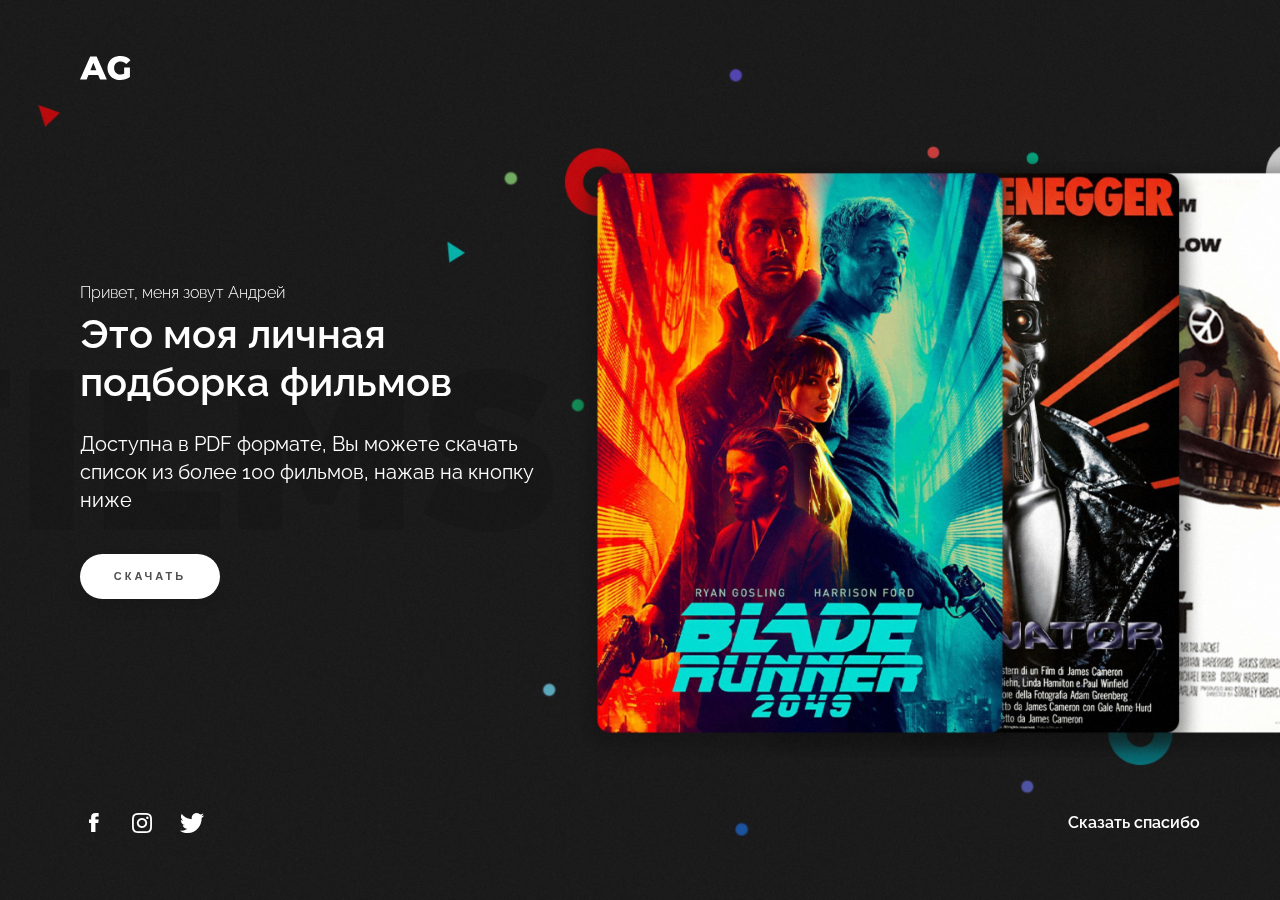
==== commit 7a50eba1: "Movie button" ====
--- a/index.html
+++ b/index.html
@@ -1,9 +1,9 @@
-<!doctype html><html lang="en"><head><meta charset="utf-8"><title>Cezari</title><base href="/"><meta name="viewport" content="width=device-width,initial-scale=1"><meta name="theme-color" content="#292826"><link rel="icon" type="image/png" sizes="32x32" href="/favicon.png"><link href="https://fonts.googleapis.com/css?family=Montserrat" rel="stylesheet"><link href="styles.7f87d3415646246fbc64.bundle.css" rel="stylesheet"/></head><body><app-root></app-root><script type="text/javascript">/* Open when someone clicks on the span element */
-  function openNav() {
-    document.getElementById("myNav").style.width = "100%";
-  }
+<!doctype html><html lang="en"><head><meta charset="utf-8"><title>Movie</title><base href="/"><meta name="viewport" content="width=device-width,initial-scale=1"><link rel="icon" type="image/x-icon" href="favicon.ico"><link href="https://fonts.googleapis.com/css?family=Raleway" rel="stylesheet"><link href="styles.f3ffe7db11bdecbc9f1a.bundle.css" rel="stylesheet"/></head><body><app-root></app-root><script type="text/javascript">/* Open when someone clicks on the span element */
+    function openNav() {
+      document.getElementById("myNav").style.width = "100%";
+    }
 
-  /* Close when someone clicks on the "x" symbol inside the overlay */
-  function closeNav() {
-    document.getElementById("myNav").style.width = "0%";
-  }</script><script type="text/javascript" src="inline.708308c208e1407f9487.bundle.js"></script><script type="text/javascript" src="polyfills.e2885177bad984720e60.bundle.js"></script><script type="text/javascript" src="main.1fe543ed3e927146f43d.bundle.js"></script></body></html>+    /* Close when someone clicks on the "x" symbol inside the overlay */
+    function closeNav() {
+      document.getElementById("myNav").style.width = "0%";
+    }</script><script type="text/javascript" src="inline.542e5f19ebaabf3978c1.bundle.js"></script><script type="text/javascript" src="polyfills.64434f84d37df9d6f6cb.bundle.js"></script><script type="text/javascript" src="main.cbab0e3d994368c967a7.bundle.js"></script></body></html>--- a/styles.f3ffe7db11bdecbc9f1a.bundle.css
+++ b/styles.f3ffe7db11bdecbc9f1a.bundle.css
@@ -0,0 +1 @@
+*{box-sizing:border-box}a,abbr,acronym,address,article,aside,audio,b,big,blockquote,body,canvas,caption,center,cite,code,dd,del,details,dfn,div,dl,dt,em,embed,fieldset,figcaption,figure,footer,form,h1,h2,h3,h4,h5,h6,header,hgroup,html,i,iframe,img,ins,kbd,label,legend,li,mark,menu,nav,object,ol,output,p,pre,q,ruby,s,samp,section,small,span,strike,strong,sub,summary,sup,table,tbody,td,tfoot,th,thead,time,tr,tt,u,ul,var,video{margin:0;padding:0;border:0;font-size:100%;vertical-align:baseline}article,aside,details,figcaption,figure,footer,header,hgroup,menu,nav,section{display:block}body{font-size:100%;line-height:1.2}table{border-collapse:collapse;border-spacing:0}ol{list-style:decimal}ul{list-style:square}blockquote,q{quotes:none}blockquote:after,blockquote:before,q:after,q:before{content:"";content:none}@font-face{font-family:films;src:url(films.cdf6c8d2b564961b244a.eot);src:url(films.cdf6c8d2b564961b244a.eot#iefix) format("embedded-opentype"),url([data-uri]) format("woff2"),url([data-uri]) format("woff"),url([data-uri]) format("truetype"),url(films.3ee72314e162fa5f3d65.svg#films) format("svg");font-weight:400;font-style:normal}.icon{font-family:films;font-style:normal;transition:all .5s;color:#fff}.icon:hover{color:#d80000}.icon-s{font-size:14px}.icon-m{font-size:20px}[class*=" icon-"]:before,[class^=icon-]:before{font-family:films;font-style:normal;font-weight:400;speak:none;display:inline-block;text-decoration:inherit;width:1em;margin-right:.2em;text-align:center;font-variant:normal;text-transform:none;line-height:1em;margin-left:.2em;-webkit-font-smoothing:antialiased;-moz-osx-font-smoothing:grayscale}.icon-twitter-header:before{content:"\E800"}.icon-cross:before{content:"\E802"}.icon-instagram:before{content:"\E804"}.icon-facebook-white:before{content:"\E806"}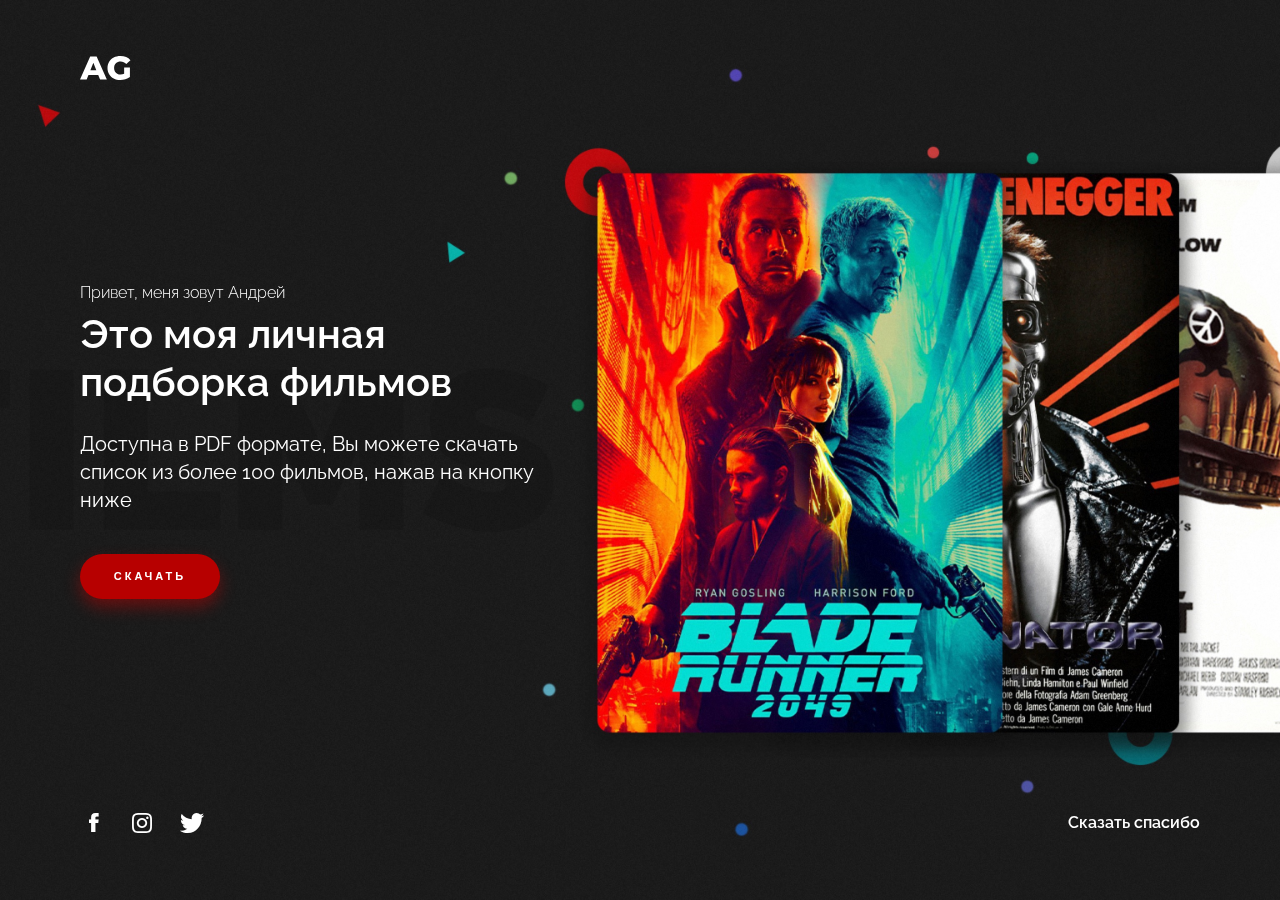
==== commit 65cae394: "Add favicon" ====
--- a/index.html
+++ b/index.html
@@ -1,4 +1,4 @@
-<!doctype html><html lang="en"><head><meta charset="utf-8"><title>Movie</title><base href="/"><meta name="viewport" content="width=device-width,initial-scale=1"><link rel="icon" type="image/x-icon" href="favicon.ico"><link href="https://fonts.googleapis.com/css?family=Raleway" rel="stylesheet"><link href="styles.f3ffe7db11bdecbc9f1a.bundle.css" rel="stylesheet"/></head><body><app-root></app-root><script type="text/javascript">/* Open when someone clicks on the span element */
+<!doctype html><html lang="en"><head><meta charset="utf-8"><title>Movie</title><base href="/"><meta name="viewport" content="width=device-width,initial-scale=1"><link rel="icon" type="image/png" sizes="128x128" href="favicon.png"><link href="https://fonts.googleapis.com/css?family=Raleway" rel="stylesheet"><link href="styles.f3ffe7db11bdecbc9f1a.bundle.css" rel="stylesheet"/></head><body><app-root></app-root><script type="text/javascript">/* Open when someone clicks on the span element */
     function openNav() {
       document.getElementById("myNav").style.width = "100%";
     }
@@ -6,4 +6,4 @@
     /* Close when someone clicks on the "x" symbol inside the overlay */
     function closeNav() {
       document.getElementById("myNav").style.width = "0%";
-    }</script><script type="text/javascript" src="inline.542e5f19ebaabf3978c1.bundle.js"></script><script type="text/javascript" src="polyfills.64434f84d37df9d6f6cb.bundle.js"></script><script type="text/javascript" src="main.cbab0e3d994368c967a7.bundle.js"></script></body></html>+    }</script><script type="text/javascript" src="inline.681225a05e6576424e4f.bundle.js"></script><script type="text/javascript" src="polyfills.64434f84d37df9d6f6cb.bundle.js"></script><script type="text/javascript" src="main.aa145d5e9f7280320358.bundle.js"></script></body></html>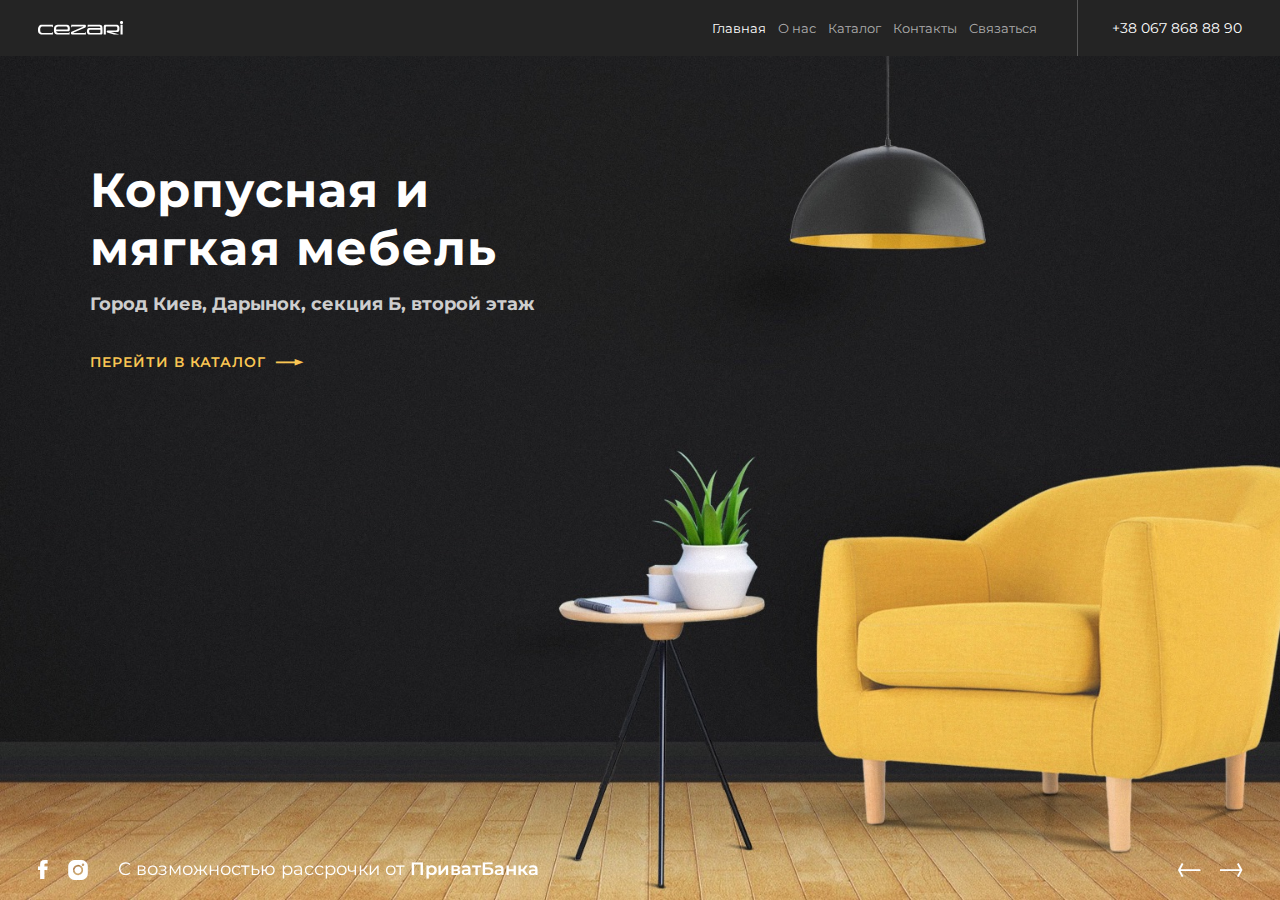
==== commit 209fe4e4: "Work with colors" ====
--- a/index.html
+++ b/index.html
@@ -1,9 +1,11 @@
-<!doctype html><html lang="en"><head><meta charset="utf-8"><title>Movie</title><base href="/"><meta name="viewport" content="width=device-width,initial-scale=1"><link rel="icon" type="image/png" sizes="128x128" href="favicon.png"><link href="https://fonts.googleapis.com/css?family=Raleway" rel="stylesheet"><link href="styles.f3ffe7db11bdecbc9f1a.bundle.css" rel="stylesheet"/></head><body><app-root></app-root><script type="text/javascript">/* Open when someone clicks on the span element */
-    function openNav() {
-      document.getElementById("myNav").style.width = "100%";
-    }
+<!doctype html><html lang="en"><head><meta charset="utf-8"><title>Cezari</title><base href="/"><meta name="viewport" content="width=device-width,initial-scale=1"><meta name="theme-color" content="#242424"><link rel="icon" type="image/png" sizes="32x32" href="favicon.png"><link href="https://fonts.googleapis.com/css?family=Montserrat" rel="stylesheet"><link href="styles.8dacb70a4583affa831d.bundle.css" rel="stylesheet"/></head><body><!--[if lt IE 9]>
+    <p class="browserupgrade">You are using an <strong>outdated</strong> browser. Please <a href="http://browsehappy.com/">upgrade your browser</a> to improve your experience.</p>
+  <![endif]--><app-root></app-root><script type="text/javascript">/* Open when someone clicks on the span element */
+  function openNav() {
+    document.getElementById("myNav").style.width = "100%";
+  }
 
-    /* Close when someone clicks on the "x" symbol inside the overlay */
-    function closeNav() {
-      document.getElementById("myNav").style.width = "0%";
-    }</script><script type="text/javascript" src="inline.681225a05e6576424e4f.bundle.js"></script><script type="text/javascript" src="polyfills.64434f84d37df9d6f6cb.bundle.js"></script><script type="text/javascript" src="main.aa145d5e9f7280320358.bundle.js"></script></body></html>+  /* Close when someone clicks on the "x" symbol inside the overlay */
+  function closeNav() {
+    document.getElementById("myNav").style.width = "0%";
+  }</script><script type="text/javascript" src="inline.e39e0ec8aa1daf2f50bf.bundle.js"></script><script type="text/javascript" src="polyfills.e2885177bad984720e60.bundle.js"></script><script type="text/javascript" src="scripts.c9f5aeeca3ad37bf2aa0.bundle.js"></script><script type="text/javascript" src="main.edf368f7b5bf05c5258c.bundle.js"></script></body></html>--- a/styles.8dacb70a4583affa831d.bundle.css
+++ b/styles.8dacb70a4583affa831d.bundle.css
@@ -0,0 +1 @@
+.mat-elevation-z0{box-shadow:0 0 0 0 rgba(0,0,0,.2),0 0 0 0 rgba(0,0,0,.14),0 0 0 0 rgba(0,0,0,.12)}.mat-elevation-z1{box-shadow:0 2px 1px -1px rgba(0,0,0,.2),0 1px 1px 0 rgba(0,0,0,.14),0 1px 3px 0 rgba(0,0,0,.12)}.mat-elevation-z2{box-shadow:0 3px 1px -2px rgba(0,0,0,.2),0 2px 2px 0 rgba(0,0,0,.14),0 1px 5px 0 rgba(0,0,0,.12)}.mat-elevation-z3{box-shadow:0 3px 3px -2px rgba(0,0,0,.2),0 3px 4px 0 rgba(0,0,0,.14),0 1px 8px 0 rgba(0,0,0,.12)}.mat-elevation-z4{box-shadow:0 2px 4px -1px rgba(0,0,0,.2),0 4px 5px 0 rgba(0,0,0,.14),0 1px 10px 0 rgba(0,0,0,.12)}.mat-elevation-z5{box-shadow:0 3px 5px -1px rgba(0,0,0,.2),0 5px 8px 0 rgba(0,0,0,.14),0 1px 14px 0 rgba(0,0,0,.12)}.mat-elevation-z6{box-shadow:0 3px 5px -1px rgba(0,0,0,.2),0 6px 10px 0 rgba(0,0,0,.14),0 1px 18px 0 rgba(0,0,0,.12)}.mat-elevation-z7{box-shadow:0 4px 5px -2px rgba(0,0,0,.2),0 7px 10px 1px rgba(0,0,0,.14),0 2px 16px 1px rgba(0,0,0,.12)}.mat-elevation-z8{box-shadow:0 5px 5px -3px rgba(0,0,0,.2),0 8px 10px 1px rgba(0,0,0,.14),0 3px 14px 2px rgba(0,0,0,.12)}.mat-elevation-z9{box-shadow:0 5px 6px -3px rgba(0,0,0,.2),0 9px 12px 1px rgba(0,0,0,.14),0 3px 16px 2px rgba(0,0,0,.12)}.mat-elevation-z10{box-shadow:0 6px 6px -3px rgba(0,0,0,.2),0 10px 14px 1px rgba(0,0,0,.14),0 4px 18px 3px rgba(0,0,0,.12)}.mat-elevation-z11{box-shadow:0 6px 7px -4px rgba(0,0,0,.2),0 11px 15px 1px rgba(0,0,0,.14),0 4px 20px 3px rgba(0,0,0,.12)}.mat-elevation-z12{box-shadow:0 7px 8px -4px rgba(0,0,0,.2),0 12px 17px 2px rgba(0,0,0,.14),0 5px 22px 4px rgba(0,0,0,.12)}.mat-elevation-z13{box-shadow:0 7px 8px -4px rgba(0,0,0,.2),0 13px 19px 2px rgba(0,0,0,.14),0 5px 24px 4px rgba(0,0,0,.12)}.mat-elevation-z14{box-shadow:0 7px 9px -4px rgba(0,0,0,.2),0 14px 21px 2px rgba(0,0,0,.14),0 5px 26px 4px rgba(0,0,0,.12)}.mat-elevation-z15{box-shadow:0 8px 9px -5px rgba(0,0,0,.2),0 15px 22px 2px rgba(0,0,0,.14),0 6px 28px 5px rgba(0,0,0,.12)}.mat-elevation-z16{box-shadow:0 8px 10px -5px rgba(0,0,0,.2),0 16px 24px 2px rgba(0,0,0,.14),0 6px 30px 5px rgba(0,0,0,.12)}.mat-elevation-z17{box-shadow:0 8px 11px -5px rgba(0,0,0,.2),0 17px 26px 2px rgba(0,0,0,.14),0 6px 32px 5px rgba(0,0,0,.12)}.mat-elevation-z18{box-shadow:0 9px 11px -5px rgba(0,0,0,.2),0 18px 28px 2px rgba(0,0,0,.14),0 7px 34px 6px rgba(0,0,0,.12)}.mat-elevation-z19{box-shadow:0 9px 12px -6px rgba(0,0,0,.2),0 19px 29px 2px rgba(0,0,0,.14),0 7px 36px 6px rgba(0,0,0,.12)}.mat-elevation-z20{box-shadow:0 10px 13px -6px rgba(0,0,0,.2),0 20px 31px 3px rgba(0,0,0,.14),0 8px 38px 7px rgba(0,0,0,.12)}.mat-elevation-z21{box-shadow:0 10px 13px -6px rgba(0,0,0,.2),0 21px 33px 3px rgba(0,0,0,.14),0 8px 40px 7px rgba(0,0,0,.12)}.mat-elevation-z22{box-shadow:0 10px 14px -6px rgba(0,0,0,.2),0 22px 35px 3px rgba(0,0,0,.14),0 8px 42px 7px rgba(0,0,0,.12)}.mat-elevation-z23{box-shadow:0 11px 14px -7px rgba(0,0,0,.2),0 23px 36px 3px rgba(0,0,0,.14),0 9px 44px 8px rgba(0,0,0,.12)}.mat-elevation-z24{box-shadow:0 11px 15px -7px rgba(0,0,0,.2),0 24px 38px 3px rgba(0,0,0,.14),0 9px 46px 8px rgba(0,0,0,.12)}.mat-h1,.mat-headline,.mat-typography h1{font:400 24px/32px Roboto,Helvetica Neue,sans-serif;margin:0 0 16px}.mat-h2,.mat-title,.mat-typography h2{font:500 20px/32px Roboto,Helvetica Neue,sans-serif;margin:0 0 16px}.mat-h3,.mat-subheading-2,.mat-typography h3{font:400 16px/28px Roboto,Helvetica Neue,sans-serif;margin:0 0 16px}.mat-h4,.mat-subheading-1,.mat-typography h4{font:400 15px/24px Roboto,Helvetica Neue,sans-serif;margin:0 0 16px}.mat-h5,.mat-typography h5{font-size:11.62px}.mat-h5,.mat-h6,.mat-typography h5,.mat-typography h6{font-weight:400;font-family:Roboto,Helvetica Neue,sans-serif;line-height:20px;margin:0 0 12px}.mat-h6,.mat-typography h6{font-size:9.38px}.mat-body-2,.mat-body-strong{font:500 14px/24px Roboto,Helvetica Neue,sans-serif}.mat-body,.mat-body-1,.mat-typography{font:400 14px/20px Roboto,Helvetica Neue,sans-serif}.mat-body-1 p,.mat-body p,.mat-typography p{margin:0 0 12px}.mat-caption,.mat-small{font:400 12px/20px Roboto,Helvetica Neue,sans-serif}.mat-display-4,.mat-typography .mat-display-4{font:300 112px/112px Roboto,Helvetica Neue,sans-serif;margin:0 0 56px;letter-spacing:-.05em}.mat-display-3,.mat-typography .mat-display-3{font:400 56px/56px Roboto,Helvetica Neue,sans-serif;margin:0 0 64px;letter-spacing:-.02em}.mat-display-2,.mat-typography .mat-display-2{font:400 45px/48px Roboto,Helvetica Neue,sans-serif;margin:0 0 64px;letter-spacing:-.005em}.mat-display-1,.mat-typography .mat-display-1{font:400 34px/40px Roboto,Helvetica Neue,sans-serif;margin:0 0 64px}.mat-button,.mat-fab,.mat-icon-button,.mat-mini-fab,.mat-raised-button{font-family:Roboto,Helvetica Neue,sans-serif;font-size:14px;font-weight:500}.mat-button-toggle,.mat-card{font-family:Roboto,Helvetica Neue,sans-serif}.mat-card-title{font-size:24px;font-weight:400}.mat-card-content,.mat-card-header .mat-card-title,.mat-card-subtitle{font-size:14px}.mat-checkbox{font-family:Roboto,Helvetica Neue,sans-serif}.mat-checkbox-layout .mat-checkbox-label{line-height:24px}.mat-chip{font-size:13px;line-height:18px}.mat-chip .mat-chip-remove.mat-icon{font-size:18px}.mat-table{font-family:Roboto,Helvetica Neue,sans-serif}.mat-header-cell{font-size:12px;font-weight:500}.mat-cell{font-size:14px}.mat-calendar{font-family:Roboto,Helvetica Neue,sans-serif}.mat-calendar-body{font-size:13px}.mat-calendar-body-label,.mat-calendar-period-button{font-size:14px;font-weight:500}.mat-calendar-table-header th{font-size:11px;font-weight:400}.mat-dialog-title{font:500 20px/32px Roboto,Helvetica Neue,sans-serif}.mat-expansion-panel-header{font-family:Roboto,Helvetica Neue,sans-serif;font-size:15px;font-weight:400}.mat-expansion-panel-content{font:400 14px/20px Roboto,Helvetica Neue,sans-serif}.mat-form-field{font-family:Roboto,Helvetica Neue,sans-serif;font-size:inherit;font-weight:400;line-height:1.125}.mat-form-field-wrapper{padding-bottom:1.25em}.mat-form-field-prefix .mat-icon,.mat-form-field-suffix .mat-icon{font-size:150%;line-height:1.125}.mat-form-field-prefix .mat-icon-button,.mat-form-field-suffix .mat-icon-button{height:1.5em;width:1.5em}.mat-form-field-prefix .mat-icon-button .mat-icon,.mat-form-field-suffix .mat-icon-button .mat-icon{height:1.125em;line-height:1.125}.mat-form-field-infix{padding:.4375em 0;border-top:.84375em solid transparent}.mat-form-field-can-float.mat-form-field-should-float .mat-form-field-label,.mat-form-field-can-float .mat-input-server:focus+.mat-form-field-label-wrapper .mat-form-field-label{-webkit-transform:translateY(-1.28125em) scale(.75) perspective(100px) translateZ(.001px);transform:translateY(-1.28125em) scale(.75) perspective(100px) translateZ(.001px);-ms-transform:translateY(-1.28125em) scale(.75);width:133.33333%}.mat-form-field-can-float .mat-form-field-autofill-control:-webkit-autofill+.mat-form-field-label-wrapper .mat-form-field-label{-webkit-transform:translateY(-1.28125em) scale(.75) perspective(100px) translateZ(.00101px);transform:translateY(-1.28125em) scale(.75) perspective(100px) translateZ(.00101px);-ms-transform:translateY(-1.28124em) scale(.75);width:133.33334%}.mat-form-field-can-float .mat-input-server[label]:not(:label-shown)+.mat-form-field-label-wrapper .mat-form-field-label{-webkit-transform:translateY(-1.28125em) scale(.75) perspective(100px) translateZ(.00102px);transform:translateY(-1.28125em) scale(.75) perspective(100px) translateZ(.00102px);-ms-transform:translateY(-1.28123em) scale(.75);width:133.33335%}.mat-form-field-label-wrapper{top:-.84375em;padding-top:.84375em}.mat-form-field-label{top:1.28125em}.mat-form-field-underline{bottom:1.25em}.mat-form-field-subscript-wrapper{font-size:75%;margin-top:.54167em;top:calc(100% - 1.66667em)}.mat-grid-tile-footer,.mat-grid-tile-header{font-size:14px}.mat-grid-tile-footer .mat-line,.mat-grid-tile-header .mat-line{white-space:nowrap;overflow:hidden;text-overflow:ellipsis;display:block;box-sizing:border-box}.mat-grid-tile-footer .mat-line:nth-child(n+2),.mat-grid-tile-header .mat-line:nth-child(n+2){font-size:12px}input.mat-input-element{margin-top:-.0625em}.mat-menu-item{font-family:Roboto,Helvetica Neue,sans-serif;font-size:16px;font-weight:400}.mat-paginator,.mat-paginator-page-size .mat-select-trigger{font-family:Roboto,Helvetica Neue,sans-serif;font-size:12px}.mat-radio-button,.mat-select{font-family:Roboto,Helvetica Neue,sans-serif}.mat-select-trigger{height:1.125em}.mat-slide-toggle-content{font:400 14px/20px Roboto,Helvetica Neue,sans-serif}.mat-slider-thumb-label-text{font-size:12px;font-weight:500}.mat-slider-thumb-label-text,.mat-stepper-horizontal,.mat-stepper-vertical{font-family:Roboto,Helvetica Neue,sans-serif}.mat-step-label{font-size:14px;font-weight:400}.mat-step-label-selected{font-size:14px;font-weight:500}.mat-tab-group,.mat-tab-label,.mat-tab-link{font-family:Roboto,Helvetica Neue,sans-serif}.mat-tab-label,.mat-tab-link{font-size:14px;font-weight:500}.mat-toolbar,.mat-toolbar h1,.mat-toolbar h2,.mat-toolbar h3,.mat-toolbar h4,.mat-toolbar h5,.mat-toolbar h6{font:500 20px/32px Roboto,Helvetica Neue,sans-serif;margin:0}.mat-tooltip{font-size:10px;padding-top:6px;padding-bottom:6px}.mat-list-item,.mat-list-option,.mat-tooltip{font-family:Roboto,Helvetica Neue,sans-serif}.mat-list .mat-list-item,.mat-nav-list .mat-list-item,.mat-selection-list .mat-list-item{font-size:16px}.mat-list .mat-list-item .mat-line,.mat-nav-list .mat-list-item .mat-line,.mat-selection-list .mat-list-item .mat-line{white-space:nowrap;overflow:hidden;text-overflow:ellipsis;display:block;box-sizing:border-box}.mat-list .mat-list-item .mat-line:nth-child(n+2),.mat-nav-list .mat-list-item .mat-line:nth-child(n+2),.mat-selection-list .mat-list-item .mat-line:nth-child(n+2){font-size:14px}.mat-list .mat-list-option,.mat-nav-list .mat-list-option,.mat-selection-list .mat-list-option{font-size:16px}.mat-list .mat-list-option .mat-line,.mat-nav-list .mat-list-option .mat-line,.mat-selection-list .mat-list-option .mat-line{white-space:nowrap;overflow:hidden;text-overflow:ellipsis;display:block;box-sizing:border-box}.mat-list .mat-list-option .mat-line:nth-child(n+2),.mat-nav-list .mat-list-option .mat-line:nth-child(n+2),.mat-selection-list .mat-list-option .mat-line:nth-child(n+2){font-size:14px}.mat-list .mat-subheader,.mat-nav-list .mat-subheader,.mat-selection-list .mat-subheader{font-family:Roboto,Helvetica Neue,sans-serif;font-size:14px;font-weight:500}.mat-list[dense] .mat-list-item,.mat-nav-list[dense] .mat-list-item,.mat-selection-list[dense] .mat-list-item{font-size:12px}.mat-list[dense] .mat-list-item .mat-line,.mat-nav-list[dense] .mat-list-item .mat-line,.mat-selection-list[dense] .mat-list-item .mat-line{white-space:nowrap;overflow:hidden;text-overflow:ellipsis;display:block;box-sizing:border-box}.mat-list[dense] .mat-list-item .mat-line:nth-child(n+2),.mat-list[dense] .mat-list-option,.mat-nav-list[dense] .mat-list-item .mat-line:nth-child(n+2),.mat-nav-list[dense] .mat-list-option,.mat-selection-list[dense] .mat-list-item .mat-line:nth-child(n+2),.mat-selection-list[dense] .mat-list-option{font-size:12px}.mat-list[dense] .mat-list-option .mat-line,.mat-nav-list[dense] .mat-list-option .mat-line,.mat-selection-list[dense] .mat-list-option .mat-line{white-space:nowrap;overflow:hidden;text-overflow:ellipsis;display:block;box-sizing:border-box}.mat-list[dense] .mat-list-option .mat-line:nth-child(n+2),.mat-nav-list[dense] .mat-list-option .mat-line:nth-child(n+2),.mat-selection-list[dense] .mat-list-option .mat-line:nth-child(n+2){font-size:12px}.mat-list[dense] .mat-subheader,.mat-nav-list[dense] .mat-subheader,.mat-selection-list[dense] .mat-subheader{font-family:Roboto,Helvetica Neue,sans-serif;font-size:12px;font-weight:500}.mat-option{font-family:Roboto,Helvetica Neue,sans-serif;font-size:16px}.mat-optgroup-label{font:500 14px/24px Roboto,Helvetica Neue,sans-serif}.mat-simple-snackbar{font-family:Roboto,Helvetica Neue,sans-serif;font-size:14px}.mat-simple-snackbar-action{line-height:1;font-family:inherit;font-size:inherit;font-weight:500}.mat-ripple{overflow:hidden}@media screen and (-ms-high-contrast:active){.mat-ripple{display:none}}.mat-ripple.mat-ripple-unbounded{overflow:visible}.mat-ripple-element{position:absolute;border-radius:50%;pointer-events:none;transition:opacity,-webkit-transform 0s cubic-bezier(0,0,.2,1);transition:opacity,transform 0s cubic-bezier(0,0,.2,1);transition:opacity,transform 0s cubic-bezier(0,0,.2,1),-webkit-transform 0s cubic-bezier(0,0,.2,1);-webkit-transform:scale(0);transform:scale(0)}.mat-option{white-space:nowrap;overflow:hidden;text-overflow:ellipsis;display:block;line-height:48px;height:48px;padding:0 16px;text-align:left;text-decoration:none;position:relative;cursor:pointer;outline:0;display:-webkit-box;display:-ms-flexbox;display:flex;-webkit-box-orient:horizontal;-webkit-box-direction:normal;-ms-flex-direction:row;flex-direction:row;max-width:100%;box-sizing:border-box;-webkit-box-align:center;-ms-flex-align:center;align-items:center}.mat-option[disabled]{cursor:default}[dir=rtl] .mat-option{text-align:right}.mat-option .mat-icon{margin-right:16px}[dir=rtl] .mat-option .mat-icon{margin-left:16px;margin-right:0}.mat-option[aria-disabled=true]{-webkit-user-select:none;-moz-user-select:none;-ms-user-select:none;user-select:none;cursor:default}.mat-optgroup .mat-option:not(.mat-option-multiple){padding-left:32px}[dir=rtl] .mat-optgroup .mat-option:not(.mat-option-multiple){padding-left:16px;padding-right:32px}.mat-option-text{display:inline-block;-webkit-box-flex:1;-ms-flex-positive:1;flex-grow:1;overflow:hidden;text-overflow:ellipsis}.mat-option-ripple{top:0;left:0;right:0;bottom:0;position:absolute;pointer-events:none}@media screen and (-ms-high-contrast:active){.mat-option-ripple{opacity:.5}}.mat-option-pseudo-checkbox{margin-right:8px}[dir=rtl] .mat-option-pseudo-checkbox{margin-left:8px;margin-right:0}.mat-optgroup-label{white-space:nowrap;overflow:hidden;text-overflow:ellipsis;display:block;line-height:48px;height:48px;padding:0 16px;text-align:left;text-decoration:none;-webkit-user-select:none;-moz-user-select:none;-ms-user-select:none;user-select:none;cursor:default}.mat-optgroup-label[disabled]{cursor:default}[dir=rtl] .mat-optgroup-label{text-align:right}.mat-optgroup-label .mat-icon{margin-right:16px}[dir=rtl] .mat-optgroup-label .mat-icon{margin-left:16px;margin-right:0}.cdk-visually-hidden{border:0;clip:rect(0 0 0 0);height:1px;margin:-1px;overflow:hidden;padding:0;position:absolute;width:1px}.cdk-global-overlay-wrapper,.cdk-overlay-container{pointer-events:none;top:0;left:0;height:100%;width:100%}.cdk-overlay-container{position:fixed;z-index:1000}.cdk-global-overlay-wrapper{display:-webkit-box;display:-ms-flexbox;display:flex;position:absolute;z-index:1000}.cdk-overlay-pane{box-sizing:border-box}.cdk-overlay-backdrop,.cdk-overlay-pane{position:absolute;pointer-events:auto;z-index:1000}.cdk-overlay-backdrop{top:0;bottom:0;left:0;right:0;-webkit-tap-highlight-color:transparent;transition:opacity .4s cubic-bezier(.25,.8,.25,1);opacity:0}.cdk-overlay-backdrop.cdk-overlay-backdrop-showing{opacity:.48}.cdk-overlay-dark-backdrop{background:rgba(0,0,0,.6)}.cdk-overlay-transparent-backdrop{background:0 0}.cdk-global-scrollblock{position:fixed;width:100%;overflow-y:scroll}.mat-ripple-element{background-color:hsla(0,0%,100%,.1)}.mat-option{color:#fff}.mat-option:focus:not(.mat-option-disabled),.mat-option:hover:not(.mat-option-disabled){background:hsla(0,0%,100%,.04)}.mat-primary .mat-option.mat-selected:not(.mat-option-disabled){color:#7b1fa2}.mat-accent .mat-option.mat-selected:not(.mat-option-disabled){color:#69f0ae}.mat-warn .mat-option.mat-selected:not(.mat-option-disabled){color:#f44336}.mat-option.mat-active,.mat-option.mat-selected:not(.mat-option-multiple):not(.mat-option-disabled){background:hsla(0,0%,100%,.04)}.mat-option.mat-active{color:#fff}.mat-option.mat-option-disabled{color:hsla(0,0%,100%,.3)}.mat-optgroup-label{color:hsla(0,0%,100%,.7)}.mat-optgroup-disabled .mat-optgroup-label{color:hsla(0,0%,100%,.3)}.mat-pseudo-checkbox{color:hsla(0,0%,100%,.7)}.mat-pseudo-checkbox:after{color:#303030}.mat-accent .mat-pseudo-checkbox-checked,.mat-accent .mat-pseudo-checkbox-indeterminate,.mat-pseudo-checkbox-checked,.mat-pseudo-checkbox-indeterminate{background:#69f0ae}.mat-primary .mat-pseudo-checkbox-checked,.mat-primary .mat-pseudo-checkbox-indeterminate{background:#7b1fa2}.mat-warn .mat-pseudo-checkbox-checked,.mat-warn .mat-pseudo-checkbox-indeterminate{background:#f44336}.mat-pseudo-checkbox-checked.mat-pseudo-checkbox-disabled,.mat-pseudo-checkbox-indeterminate.mat-pseudo-checkbox-disabled{background:#686868}.mat-app-background{background-color:#303030}.mat-theme-loaded-marker{display:none}.mat-autocomplete-panel{background:#424242;color:#fff}.mat-autocomplete-panel .mat-option.mat-selected:not(.mat-active):not(:hover){background:#424242}.mat-autocomplete-panel .mat-option.mat-selected:not(.mat-active):not(:hover):not(.mat-option-disabled){color:#fff}.mat-button,.mat-icon-button{background:0 0}.mat-button.mat-primary .mat-button-focus-overlay,.mat-icon-button.mat-primary .mat-button-focus-overlay{background-color:rgba(123,31,162,.12)}.mat-button.mat-accent .mat-button-focus-overlay,.mat-icon-button.mat-accent .mat-button-focus-overlay{background-color:rgba(105,240,174,.12)}.mat-button.mat-warn .mat-button-focus-overlay,.mat-icon-button.mat-warn .mat-button-focus-overlay{background-color:rgba(244,67,54,.12)}.mat-button[disabled] .mat-button-focus-overlay,.mat-icon-button[disabled] .mat-button-focus-overlay{background-color:transparent}.mat-button.mat-primary,.mat-icon-button.mat-primary{color:#7b1fa2}.mat-button.mat-accent,.mat-icon-button.mat-accent{color:#69f0ae}.mat-button.mat-warn,.mat-icon-button.mat-warn{color:#f44336}.mat-button.mat-accent[disabled],.mat-button.mat-primary[disabled],.mat-button.mat-warn[disabled],.mat-button[disabled][disabled],.mat-icon-button.mat-accent[disabled],.mat-icon-button.mat-primary[disabled],.mat-icon-button.mat-warn[disabled],.mat-icon-button[disabled][disabled]{color:hsla(0,0%,100%,.3)}.mat-fab,.mat-mini-fab,.mat-raised-button{color:#fff;background-color:#424242}.mat-fab.mat-primary,.mat-mini-fab.mat-primary,.mat-raised-button.mat-primary{color:hsla(0,0%,100%,.87)}.mat-fab.mat-accent,.mat-mini-fab.mat-accent,.mat-raised-button.mat-accent{color:rgba(0,0,0,.87)}.mat-fab.mat-warn,.mat-mini-fab.mat-warn,.mat-raised-button.mat-warn{color:#fff}.mat-fab.mat-accent[disabled],.mat-fab.mat-primary[disabled],.mat-fab.mat-warn[disabled],.mat-fab[disabled][disabled],.mat-mini-fab.mat-accent[disabled],.mat-mini-fab.mat-primary[disabled],.mat-mini-fab.mat-warn[disabled],.mat-mini-fab[disabled][disabled],.mat-raised-button.mat-accent[disabled],.mat-raised-button.mat-primary[disabled],.mat-raised-button.mat-warn[disabled],.mat-raised-button[disabled][disabled]{color:hsla(0,0%,100%,.3)}.mat-fab.mat-primary,.mat-mini-fab.mat-primary,.mat-raised-button.mat-primary{background-color:#7b1fa2}.mat-fab.mat-accent,.mat-mini-fab.mat-accent,.mat-raised-button.mat-accent{background-color:#69f0ae}.mat-fab.mat-warn,.mat-mini-fab.mat-warn,.mat-raised-button.mat-warn{background-color:#f44336}.mat-fab.mat-accent[disabled],.mat-fab.mat-primary[disabled],.mat-fab.mat-warn[disabled],.mat-fab[disabled][disabled],.mat-mini-fab.mat-accent[disabled],.mat-mini-fab.mat-primary[disabled],.mat-mini-fab.mat-warn[disabled],.mat-mini-fab[disabled][disabled],.mat-raised-button.mat-accent[disabled],.mat-raised-button.mat-primary[disabled],.mat-raised-button.mat-warn[disabled],.mat-raised-button[disabled][disabled]{background-color:hsla(0,0%,100%,.12)}.mat-fab.mat-primary .mat-ripple-element,.mat-mini-fab.mat-primary .mat-ripple-element,.mat-raised-button.mat-primary .mat-ripple-element{background-color:hsla(0,0%,100%,.2)}.mat-fab.mat-accent .mat-ripple-element,.mat-mini-fab.mat-accent .mat-ripple-element,.mat-raised-button.mat-accent .mat-ripple-element{background-color:rgba(0,0,0,.2)}.mat-fab.mat-warn .mat-ripple-element,.mat-mini-fab.mat-warn .mat-ripple-element,.mat-raised-button.mat-warn .mat-ripple-element{background-color:hsla(0,0%,100%,.2)}.mat-button.mat-primary .mat-ripple-element{background-color:rgba(123,31,162,.1)}.mat-button.mat-accent .mat-ripple-element{background-color:rgba(105,240,174,.1)}.mat-button.mat-warn .mat-ripple-element{background-color:rgba(244,67,54,.1)}.mat-icon-button.mat-primary .mat-ripple-element{background-color:rgba(123,31,162,.2)}.mat-icon-button.mat-accent .mat-ripple-element{background-color:rgba(105,240,174,.2)}.mat-icon-button.mat-warn .mat-ripple-element{background-color:rgba(244,67,54,.2)}.mat-button-toggle{color:hsla(0,0%,100%,.3)}.mat-button-toggle.cdk-focused .mat-button-toggle-focus-overlay{background-color:hsla(0,0%,100%,.06)}.mat-button-toggle-checked{background-color:#212121;color:hsla(0,0%,100%,.7)}.mat-button-toggle-disabled{background-color:#000;color:hsla(0,0%,100%,.3)}.mat-button-toggle-disabled.mat-button-toggle-checked{background-color:#424242}.mat-card{background:#424242;color:#fff}.mat-card-subtitle{color:hsla(0,0%,100%,.7)}.mat-checkbox-frame{border-color:hsla(0,0%,100%,.7)}.mat-checkbox-checkmark{fill:#303030}.mat-checkbox-checkmark-path{stroke:#303030!important}.mat-checkbox-mixedmark{background-color:#303030}.mat-checkbox-checked.mat-primary .mat-checkbox-background,.mat-checkbox-indeterminate.mat-primary .mat-checkbox-background{background-color:#7b1fa2}.mat-checkbox-checked.mat-accent .mat-checkbox-background,.mat-checkbox-indeterminate.mat-accent .mat-checkbox-background{background-color:#69f0ae}.mat-checkbox-checked.mat-warn .mat-checkbox-background,.mat-checkbox-indeterminate.mat-warn .mat-checkbox-background{background-color:#f44336}.mat-checkbox-disabled.mat-checkbox-checked .mat-checkbox-background,.mat-checkbox-disabled.mat-checkbox-indeterminate .mat-checkbox-background{background-color:#686868}.mat-checkbox-disabled:not(.mat-checkbox-checked) .mat-checkbox-frame{border-color:#686868}.mat-checkbox-disabled .mat-checkbox-label{color:#686868}.mat-checkbox:not(.mat-checkbox-disabled).mat-primary .mat-checkbox-ripple .mat-ripple-element{background-color:rgba(123,31,162,.26)}.mat-checkbox:not(.mat-checkbox-disabled).mat-accent .mat-checkbox-ripple .mat-ripple-element{background-color:rgba(105,240,174,.26)}.mat-checkbox:not(.mat-checkbox-disabled).mat-warn .mat-checkbox-ripple .mat-ripple-element{background-color:rgba(244,67,54,.26)}.mat-chip:not(.mat-basic-chip){background-color:#616161;color:#fff}.mat-chip:not(.mat-basic-chip) .mat-chip-remove{color:#fff;opacity:.4}.mat-chip:not(.mat-basic-chip) .mat-chip-remove:hover{opacity:.54}.mat-chip.mat-chip-selected.mat-primary{background-color:#7b1fa2;color:hsla(0,0%,100%,.87)}.mat-chip.mat-chip-selected.mat-primary .mat-chip-remove{color:hsla(0,0%,100%,.87);opacity:.4}.mat-chip.mat-chip-selected.mat-primary .mat-chip-remove:hover{opacity:.54}.mat-chip.mat-chip-selected.mat-warn{background-color:#f44336;color:#fff}.mat-chip.mat-chip-selected.mat-warn .mat-chip-remove{color:#fff;opacity:.4}.mat-chip.mat-chip-selected.mat-warn .mat-chip-remove:hover{opacity:.54}.mat-chip.mat-chip-selected.mat-accent{background-color:#69f0ae;color:rgba(0,0,0,.87)}.mat-chip.mat-chip-selected.mat-accent .mat-chip-remove{color:rgba(0,0,0,.87);opacity:.4}.mat-chip.mat-chip-selected.mat-accent .mat-chip-remove:hover{opacity:.54}.mat-table{background:#424242}.mat-header-row,.mat-row{border-bottom-color:hsla(0,0%,100%,.12)}.mat-header-cell{color:hsla(0,0%,100%,.7)}.mat-cell{color:#fff}.mat-datepicker-content{background-color:#424242;color:#fff}.mat-calendar-arrow{border-top-color:#fff}.mat-calendar-next-button,.mat-calendar-previous-button{color:#fff}.mat-calendar-table-header{color:hsla(0,0%,100%,.3)}.mat-calendar-table-header-divider:after{background:hsla(0,0%,100%,.12)}.mat-calendar-body-label{color:hsla(0,0%,100%,.7)}.mat-calendar-body-cell-content{color:#fff;border-color:transparent}.mat-calendar-body-disabled>.mat-calendar-body-cell-content:not(.mat-calendar-body-selected){color:hsla(0,0%,100%,.3)}.cdk-keyboard-focused .mat-calendar-body-active>.mat-calendar-body-cell-content:not(.mat-calendar-body-selected),.cdk-program-focused .mat-calendar-body-active>.mat-calendar-body-cell-content:not(.mat-calendar-body-selected),:not(.mat-calendar-body-disabled):hover>.mat-calendar-body-cell-content:not(.mat-calendar-body-selected){background-color:hsla(0,0%,100%,.04)}.mat-calendar-body-selected{background-color:#7b1fa2;color:hsla(0,0%,100%,.87)}.mat-calendar-body-disabled>.mat-calendar-body-selected{background-color:rgba(123,31,162,.4)}.mat-calendar-body-today:not(.mat-calendar-body-selected){border-color:hsla(0,0%,100%,.3)}.mat-calendar-body-today.mat-calendar-body-selected{box-shadow:inset 0 0 0 1px hsla(0,0%,100%,.87)}.mat-calendar-body-disabled>.mat-calendar-body-today:not(.mat-calendar-body-selected){border-color:hsla(0,0%,100%,.1)}.mat-dialog-container{background:#424242;color:#fff}.mat-divider{border-top-color:hsla(0,0%,100%,.12)}.mat-divider-vertical{border-right-color:hsla(0,0%,100%,.12)}.mat-expansion-panel{background:#424242;color:#fff}.mat-action-row{border-top-color:hsla(0,0%,100%,.12)}.mat-expansion-panel:not(.mat-expanded) .mat-expansion-panel-header:not([aria-disabled=true]).cdk-keyboard-focused,.mat-expansion-panel:not(.mat-expanded) .mat-expansion-panel-header:not([aria-disabled=true]).cdk-program-focused,.mat-expansion-panel:not(.mat-expanded) .mat-expansion-panel-header:not([aria-disabled=true]):hover{background:hsla(0,0%,100%,.04)}.mat-expansion-panel-header-title{color:#fff}.mat-expansion-indicator:after,.mat-expansion-panel-header-description{color:hsla(0,0%,100%,.7)}.mat-expansion-panel-header[aria-disabled=true]{color:hsla(0,0%,100%,.3)}.mat-expansion-panel-header[aria-disabled=true] .mat-expansion-panel-header-description,.mat-expansion-panel-header[aria-disabled=true] .mat-expansion-panel-header-title{color:inherit}.mat-form-field-label,.mat-hint{color:hsla(0,0%,100%,.7)}.mat-focused .mat-form-field-label{color:#7b1fa2}.mat-focused .mat-form-field-label.mat-accent{color:#69f0ae}.mat-focused .mat-form-field-label.mat-warn{color:#f44336}.mat-focused .mat-form-field-required-marker{color:#69f0ae}.mat-form-field-underline{background-color:hsla(0,0%,100%,.7)}.mat-form-field-disabled .mat-form-field-underline{background-image:linear-gradient(90deg,hsla(0,0%,100%,.7) 0,hsla(0,0%,100%,.7) 33%,transparent 0);background-size:4px 1px;background-repeat:repeat-x}.mat-form-field-ripple{background-color:#7b1fa2}.mat-form-field-ripple.mat-accent{background-color:#69f0ae}.mat-form-field-ripple.mat-warn{background-color:#f44336}.mat-form-field-invalid .mat-form-field-label,.mat-form-field-invalid .mat-form-field-label.mat-accent,.mat-form-field-invalid .mat-form-field-label .mat-form-field-required-marker{color:#f44336}.mat-form-field-invalid .mat-form-field-ripple{background-color:#f44336}.mat-error{color:#f44336}.mat-icon.mat-primary{color:#7b1fa2}.mat-icon.mat-accent{color:#69f0ae}.mat-icon.mat-warn{color:#f44336}.mat-input-element:disabled{color:hsla(0,0%,100%,.3)}.mat-input-element{caret-color:#7b1fa2}.mat-input-element::placeholder{color:hsla(0,0%,100%,.5)}.mat-input-element::-moz-placeholder{color:hsla(0,0%,100%,.5)}.mat-input-element::-webkit-input-placeholder{color:hsla(0,0%,100%,.5)}.mat-input-element:-ms-input-placeholder{color:hsla(0,0%,100%,.5)}.mat-accent .mat-input-element{caret-color:#69f0ae}.mat-form-field-invalid .mat-input-element,.mat-warn .mat-input-element{caret-color:#f44336}.mat-list .mat-list-item,.mat-list .mat-list-option,.mat-nav-list .mat-list-item,.mat-nav-list .mat-list-option,.mat-selection-list .mat-list-item,.mat-selection-list .mat-list-option{color:#fff}.mat-list .mat-subheader,.mat-nav-list .mat-subheader,.mat-selection-list .mat-subheader{color:hsla(0,0%,100%,.7)}.mat-list-item-disabled{background-color:#000}.mat-nav-list .mat-list-item{outline:0}.mat-nav-list .mat-list-item.mat-list-item-focus,.mat-nav-list .mat-list-item:hover{background:hsla(0,0%,100%,.04)}.mat-list-option{outline:0}.mat-list-option.mat-list-item-focus,.mat-list-option:hover{background:hsla(0,0%,100%,.04)}.mat-menu-panel{background:#424242}.mat-menu-item{background:0 0;color:#fff}.mat-menu-item[disabled]{color:hsla(0,0%,100%,.3)}.mat-menu-item-submenu-trigger:after,.mat-menu-item .mat-icon:not([color]){color:#fff}.mat-menu-item-highlighted:not([disabled]),.mat-menu-item:focus:not([disabled]),.mat-menu-item:hover:not([disabled]){background:hsla(0,0%,100%,.04)}.mat-paginator{background:#424242}.mat-paginator,.mat-paginator-page-size .mat-select-trigger{color:hsla(0,0%,100%,.7)}.mat-paginator-decrement,.mat-paginator-increment{border-top:2px solid #fff;border-right:2px solid #fff}.mat-icon-button[disabled] .mat-paginator-decrement,.mat-icon-button[disabled] .mat-paginator-increment{border-color:hsla(0,0%,100%,.3)}.mat-progress-bar-background{background-image:url("data:image/svg+xml;charset=UTF-8,%3Csvg%20version%3D%271.1%27%20xmlns%3D%27http%3A%2F%2Fwww.w3.org%2F2000%2Fsvg%27%20xmlns%3Axlink%3D%27http%3A%2F%2Fwww.w3.org%2F1999%2Fxlink%27%20x%3D%270px%27%20y%3D%270px%27%20enable-background%3D%27new%200%200%205%202%27%20xml%3Aspace%3D%27preserve%27%20viewBox%3D%270%200%205%202%27%20preserveAspectRatio%3D%27none%20slice%27%3E%3Ccircle%20cx%3D%271%27%20cy%3D%271%27%20r%3D%271%27%20fill%3D%27%239c27b0%27%2F%3E%3C%2Fsvg%3E")}.mat-progress-bar-buffer{background-color:#9c27b0}.mat-progress-bar-fill:after{background-color:#7b1fa2}.mat-progress-bar.mat-accent .mat-progress-bar-background{background-image:url("data:image/svg+xml;charset=UTF-8,%3Csvg%20version%3D%271.1%27%20xmlns%3D%27http%3A%2F%2Fwww.w3.org%2F2000%2Fsvg%27%20xmlns%3Axlink%3D%27http%3A%2F%2Fwww.w3.org%2F1999%2Fxlink%27%20x%3D%270px%27%20y%3D%270px%27%20enable-background%3D%27new%200%200%205%202%27%20xml%3Aspace%3D%27preserve%27%20viewBox%3D%270%200%205%202%27%20preserveAspectRatio%3D%27none%20slice%27%3E%3Ccircle%20cx%3D%271%27%20cy%3D%271%27%20r%3D%271%27%20fill%3D%27%23b9f6ca%27%2F%3E%3C%2Fsvg%3E")}.mat-progress-bar.mat-accent .mat-progress-bar-buffer{background-color:#b9f6ca}.mat-progress-bar.mat-accent .mat-progress-bar-fill:after{background-color:#69f0ae}.mat-progress-bar.mat-warn .mat-progress-bar-background{background-image:url("data:image/svg+xml;charset=UTF-8,%3Csvg%20version%3D%271.1%27%20xmlns%3D%27http%3A%2F%2Fwww.w3.org%2F2000%2Fsvg%27%20xmlns%3Axlink%3D%27http%3A%2F%2Fwww.w3.org%2F1999%2Fxlink%27%20x%3D%270px%27%20y%3D%270px%27%20enable-background%3D%27new%200%200%205%202%27%20xml%3Aspace%3D%27preserve%27%20viewBox%3D%270%200%205%202%27%20preserveAspectRatio%3D%27none%20slice%27%3E%3Ccircle%20cx%3D%271%27%20cy%3D%271%27%20r%3D%271%27%20fill%3D%27%23ffcdd2%27%2F%3E%3C%2Fsvg%3E")}.mat-progress-bar.mat-warn .mat-progress-bar-buffer{background-color:#ffcdd2}.mat-progress-bar.mat-warn .mat-progress-bar-fill:after{background-color:#f44336}.mat-progress-spinner circle,.mat-spinner circle{stroke:#7b1fa2}.mat-progress-spinner.mat-accent circle,.mat-spinner.mat-accent circle{stroke:#69f0ae}.mat-progress-spinner.mat-warn circle,.mat-spinner.mat-warn circle{stroke:#f44336}.mat-radio-outer-circle{border-color:hsla(0,0%,100%,.7)}.mat-radio-disabled .mat-radio-outer-circle{border-color:hsla(0,0%,100%,.3)}.mat-radio-disabled .mat-radio-inner-circle,.mat-radio-disabled .mat-radio-ripple .mat-ripple-element{background-color:hsla(0,0%,100%,.3)}.mat-radio-disabled .mat-radio-label-content{color:hsla(0,0%,100%,.3)}.mat-radio-button.mat-primary.mat-radio-checked .mat-radio-outer-circle{border-color:#7b1fa2}.mat-radio-button.mat-primary .mat-radio-inner-circle{background-color:#7b1fa2}.mat-radio-button.mat-primary .mat-radio-ripple .mat-ripple-element{background-color:rgba(123,31,162,.26)}.mat-radio-button.mat-accent.mat-radio-checked .mat-radio-outer-circle{border-color:#69f0ae}.mat-radio-button.mat-accent .mat-radio-inner-circle{background-color:#69f0ae}.mat-radio-button.mat-accent .mat-radio-ripple .mat-ripple-element{background-color:rgba(105,240,174,.26)}.mat-radio-button.mat-warn.mat-radio-checked .mat-radio-outer-circle{border-color:#f44336}.mat-radio-button.mat-warn .mat-radio-inner-circle{background-color:#f44336}.mat-radio-button.mat-warn .mat-radio-ripple .mat-ripple-element{background-color:rgba(244,67,54,.26)}.mat-select-content,.mat-select-panel-done-animating{background:#424242}.mat-select-value{color:#fff}.mat-select-placeholder{color:hsla(0,0%,100%,.5)}.mat-select-disabled .mat-select-value{color:hsla(0,0%,100%,.3)}.mat-select-arrow{color:hsla(0,0%,100%,.7)}.mat-select-panel .mat-option.mat-selected:not(.mat-option-multiple){background:hsla(0,0%,100%,.12)}.mat-form-field.mat-focused.mat-primary .mat-select-arrow{color:#7b1fa2}.mat-form-field.mat-focused.mat-accent .mat-select-arrow{color:#69f0ae}.mat-form-field.mat-focused.mat-warn .mat-select-arrow,.mat-form-field .mat-select.mat-select-invalid .mat-select-arrow{color:#f44336}.mat-form-field .mat-select.mat-select-disabled .mat-select-arrow{color:hsla(0,0%,100%,.3)}.mat-drawer-container{background-color:#303030;color:#fff}.mat-drawer{color:#fff}.mat-drawer,.mat-drawer.mat-drawer-push{background-color:#424242}.mat-drawer-backdrop.mat-drawer-shown{background-color:hsla(0,0%,74%,.6)}.mat-slide-toggle.mat-checked:not(.mat-disabled) .mat-slide-toggle-thumb{background-color:#a5d6a7}.mat-slide-toggle.mat-checked:not(.mat-disabled) .mat-slide-toggle-bar{background-color:rgba(165,214,167,.5)}.mat-slide-toggle:not(.mat-checked) .mat-ripple-element{background-color:hsla(0,0%,100%,.12)}.mat-slide-toggle .mat-ripple-element{background-color:rgba(165,214,167,.12)}.mat-slide-toggle.mat-primary.mat-checked:not(.mat-disabled) .mat-slide-toggle-thumb{background-color:#ce93d8}.mat-slide-toggle.mat-primary.mat-checked:not(.mat-disabled) .mat-slide-toggle-bar{background-color:rgba(206,147,216,.5)}.mat-slide-toggle.mat-primary:not(.mat-checked) .mat-ripple-element{background-color:hsla(0,0%,100%,.12)}.mat-slide-toggle.mat-primary .mat-ripple-element{background-color:rgba(206,147,216,.12)}.mat-slide-toggle.mat-warn.mat-checked:not(.mat-disabled) .mat-slide-toggle-thumb{background-color:#ef9a9a}.mat-slide-toggle.mat-warn.mat-checked:not(.mat-disabled) .mat-slide-toggle-bar{background-color:hsla(0,73%,77%,.5)}.mat-slide-toggle.mat-warn:not(.mat-checked) .mat-ripple-element{background-color:hsla(0,0%,100%,.12)}.mat-slide-toggle.mat-warn .mat-ripple-element{background-color:hsla(0,73%,77%,.12)}.mat-disabled .mat-slide-toggle-thumb{background-color:#424242}.mat-disabled .mat-slide-toggle-bar{background-color:hsla(0,0%,100%,.12)}.mat-slide-toggle-thumb{background-color:#bdbdbd}.mat-slide-toggle-bar,.mat-slider-track-background{background-color:hsla(0,0%,100%,.3)}.mat-primary .mat-slider-thumb,.mat-primary .mat-slider-thumb-label,.mat-primary .mat-slider-track-fill{background-color:#7b1fa2}.mat-primary .mat-slider-thumb-label-text{color:hsla(0,0%,100%,.87)}.mat-accent .mat-slider-thumb,.mat-accent .mat-slider-thumb-label,.mat-accent .mat-slider-track-fill{background-color:#69f0ae}.mat-accent .mat-slider-thumb-label-text{color:rgba(0,0,0,.87)}.mat-warn .mat-slider-thumb,.mat-warn .mat-slider-thumb-label,.mat-warn .mat-slider-track-fill{background-color:#f44336}.mat-warn .mat-slider-thumb-label-text{color:#fff}.mat-slider-focus-ring{background-color:rgba(105,240,174,.2)}.cdk-focused .mat-slider-track-background,.mat-slider-disabled .mat-slider-thumb,.mat-slider-disabled .mat-slider-track-background,.mat-slider-disabled .mat-slider-track-fill,.mat-slider-disabled:hover .mat-slider-track-background,.mat-slider:hover .mat-slider-track-background{background-color:hsla(0,0%,100%,.3)}.mat-slider-min-value .mat-slider-focus-ring{background-color:hsla(0,0%,100%,.12)}.mat-slider-min-value.mat-slider-thumb-label-showing .mat-slider-thumb,.mat-slider-min-value.mat-slider-thumb-label-showing .mat-slider-thumb-label{background-color:#fff}.mat-slider-min-value.mat-slider-thumb-label-showing.cdk-focused .mat-slider-thumb,.mat-slider-min-value.mat-slider-thumb-label-showing.cdk-focused .mat-slider-thumb-label{background-color:hsla(0,0%,100%,.3)}.mat-slider-min-value:not(.mat-slider-thumb-label-showing) .mat-slider-thumb{border-color:hsla(0,0%,100%,.3);background-color:transparent}.mat-slider-min-value:not(.mat-slider-thumb-label-showing).cdk-focused.mat-slider-disabled .mat-slider-thumb,.mat-slider-min-value:not(.mat-slider-thumb-label-showing).cdk-focused .mat-slider-thumb,.mat-slider-min-value:not(.mat-slider-thumb-label-showing):hover.mat-slider-disabled .mat-slider-thumb,.mat-slider-min-value:not(.mat-slider-thumb-label-showing):hover .mat-slider-thumb{border-color:hsla(0,0%,100%,.3)}.mat-slider-has-ticks .mat-slider-wrapper:after{border-color:hsla(0,0%,100%,.7)}.mat-slider-horizontal .mat-slider-ticks{background-image:repeating-linear-gradient(90deg,hsla(0,0%,100%,.7),hsla(0,0%,100%,.7) 2px,transparent 0,transparent);background-image:-moz-repeating-linear-gradient(.0001deg,hsla(0,0%,100%,.7),hsla(0,0%,100%,.7) 2px,transparent 0,transparent)}.mat-slider-vertical .mat-slider-ticks{background-image:repeating-linear-gradient(180deg,hsla(0,0%,100%,.7),hsla(0,0%,100%,.7) 2px,transparent 0,transparent)}.mat-step-header.cdk-keyboard-focused,.mat-step-header.cdk-program-focused,.mat-step-header:hover{background-color:hsla(0,0%,100%,.04)}.mat-step-header .mat-step-label,.mat-step-header .mat-step-optional{color:hsla(0,0%,100%,.3)}.mat-step-header .mat-step-icon{background-color:#7b1fa2;color:hsla(0,0%,100%,.87)}.mat-step-header .mat-step-icon-not-touched{background-color:hsla(0,0%,100%,.3);color:hsla(0,0%,100%,.87)}.mat-step-header .mat-step-label.mat-step-label-active{color:#fff}.mat-stepper-horizontal,.mat-stepper-vertical{background-color:#424242}.mat-stepper-vertical-line:before{border-left-color:hsla(0,0%,100%,.12)}.mat-stepper-horizontal-line{border-top-color:hsla(0,0%,100%,.12)}.mat-tab-header,.mat-tab-nav-bar{border-bottom:1px solid hsla(0,0%,100%,.12)}.mat-tab-group-inverted-header .mat-tab-header,.mat-tab-group-inverted-header .mat-tab-nav-bar{border-top:1px solid hsla(0,0%,100%,.12);border-bottom:none}.mat-tab-label,.mat-tab-link{color:#fff}.mat-tab-label.mat-tab-disabled,.mat-tab-link.mat-tab-disabled{color:hsla(0,0%,100%,.3)}.mat-tab-header-pagination-chevron{border-color:#fff}.mat-tab-header-pagination-disabled .mat-tab-header-pagination-chevron{border-color:hsla(0,0%,100%,.3)}.mat-tab-group[class*=mat-background-] .mat-tab-header,.mat-tab-nav-bar[class*=mat-background-]{border-bottom:none;border-top:none}.mat-tab-group.mat-primary .mat-tab-label:focus,.mat-tab-group.mat-primary .mat-tab-link:focus,.mat-tab-nav-bar.mat-primary .mat-tab-label:focus,.mat-tab-nav-bar.mat-primary .mat-tab-link:focus{background-color:rgba(156,39,176,.3)}.mat-tab-group.mat-primary .mat-ink-bar,.mat-tab-nav-bar.mat-primary .mat-ink-bar{background-color:#7b1fa2}.mat-tab-group.mat-primary.mat-background-primary .mat-ink-bar,.mat-tab-nav-bar.mat-primary.mat-background-primary .mat-ink-bar{background-color:hsla(0,0%,100%,.87)}.mat-tab-group.mat-accent .mat-tab-label:focus,.mat-tab-group.mat-accent .mat-tab-link:focus,.mat-tab-nav-bar.mat-accent .mat-tab-label:focus,.mat-tab-nav-bar.mat-accent .mat-tab-link:focus{background-color:rgba(185,246,202,.3)}.mat-tab-group.mat-accent .mat-ink-bar,.mat-tab-nav-bar.mat-accent .mat-ink-bar{background-color:#69f0ae}.mat-tab-group.mat-accent.mat-background-accent .mat-ink-bar,.mat-tab-nav-bar.mat-accent.mat-background-accent .mat-ink-bar{background-color:rgba(0,0,0,.87)}.mat-tab-group.mat-warn .mat-tab-label:focus,.mat-tab-group.mat-warn .mat-tab-link:focus,.mat-tab-nav-bar.mat-warn .mat-tab-label:focus,.mat-tab-nav-bar.mat-warn .mat-tab-link:focus{background-color:rgba(255,205,210,.3)}.mat-tab-group.mat-warn .mat-ink-bar,.mat-tab-nav-bar.mat-warn .mat-ink-bar{background-color:#f44336}.mat-tab-group.mat-warn.mat-background-warn .mat-ink-bar,.mat-tab-nav-bar.mat-warn.mat-background-warn .mat-ink-bar{background-color:#fff}.mat-tab-group.mat-background-primary .mat-tab-label:focus,.mat-tab-group.mat-background-primary .mat-tab-link:focus,.mat-tab-nav-bar.mat-background-primary .mat-tab-label:focus,.mat-tab-nav-bar.mat-background-primary .mat-tab-link:focus{background-color:rgba(156,39,176,.3)}.mat-tab-group.mat-background-primary .mat-tab-header,.mat-tab-group.mat-background-primary .mat-tab-links,.mat-tab-nav-bar.mat-background-primary .mat-tab-header,.mat-tab-nav-bar.mat-background-primary .mat-tab-links{background-color:#7b1fa2}.mat-tab-group.mat-background-primary .mat-tab-label,.mat-tab-group.mat-background-primary .mat-tab-link,.mat-tab-nav-bar.mat-background-primary .mat-tab-label,.mat-tab-nav-bar.mat-background-primary .mat-tab-link{color:hsla(0,0%,100%,.87)}.mat-tab-group.mat-background-primary .mat-tab-label.mat-tab-disabled,.mat-tab-group.mat-background-primary .mat-tab-link.mat-tab-disabled,.mat-tab-nav-bar.mat-background-primary .mat-tab-label.mat-tab-disabled,.mat-tab-nav-bar.mat-background-primary .mat-tab-link.mat-tab-disabled{color:hsla(0,0%,100%,.4)}.mat-tab-group.mat-background-primary .mat-tab-header-pagination-chevron,.mat-tab-nav-bar.mat-background-primary .mat-tab-header-pagination-chevron{border-color:hsla(0,0%,100%,.87)}.mat-tab-group.mat-background-primary .mat-tab-header-pagination-disabled .mat-tab-header-pagination-chevron,.mat-tab-nav-bar.mat-background-primary .mat-tab-header-pagination-disabled .mat-tab-header-pagination-chevron{border-color:hsla(0,0%,100%,.4)}.mat-tab-group.mat-background-primary .mat-ripple-element,.mat-tab-nav-bar.mat-background-primary .mat-ripple-element{background-color:hsla(0,0%,100%,.12)}.mat-tab-group.mat-background-accent .mat-tab-label:focus,.mat-tab-group.mat-background-accent .mat-tab-link:focus,.mat-tab-nav-bar.mat-background-accent .mat-tab-label:focus,.mat-tab-nav-bar.mat-background-accent .mat-tab-link:focus{background-color:rgba(185,246,202,.3)}.mat-tab-group.mat-background-accent .mat-tab-header,.mat-tab-group.mat-background-accent .mat-tab-links,.mat-tab-nav-bar.mat-background-accent .mat-tab-header,.mat-tab-nav-bar.mat-background-accent .mat-tab-links{background-color:#69f0ae}.mat-tab-group.mat-background-accent .mat-tab-label,.mat-tab-group.mat-background-accent .mat-tab-link,.mat-tab-nav-bar.mat-background-accent .mat-tab-label,.mat-tab-nav-bar.mat-background-accent .mat-tab-link{color:rgba(0,0,0,.87)}.mat-tab-group.mat-background-accent .mat-tab-label.mat-tab-disabled,.mat-tab-group.mat-background-accent .mat-tab-link.mat-tab-disabled,.mat-tab-nav-bar.mat-background-accent .mat-tab-label.mat-tab-disabled,.mat-tab-nav-bar.mat-background-accent .mat-tab-link.mat-tab-disabled{color:rgba(0,0,0,.4)}.mat-tab-group.mat-background-accent .mat-tab-header-pagination-chevron,.mat-tab-nav-bar.mat-background-accent .mat-tab-header-pagination-chevron{border-color:rgba(0,0,0,.87)}.mat-tab-group.mat-background-accent .mat-tab-header-pagination-disabled .mat-tab-header-pagination-chevron,.mat-tab-nav-bar.mat-background-accent .mat-tab-header-pagination-disabled .mat-tab-header-pagination-chevron{border-color:rgba(0,0,0,.4)}.mat-tab-group.mat-background-accent .mat-ripple-element,.mat-tab-nav-bar.mat-background-accent .mat-ripple-element{background-color:rgba(0,0,0,.12)}.mat-tab-group.mat-background-warn .mat-tab-label:focus,.mat-tab-group.mat-background-warn .mat-tab-link:focus,.mat-tab-nav-bar.mat-background-warn .mat-tab-label:focus,.mat-tab-nav-bar.mat-background-warn .mat-tab-link:focus{background-color:rgba(255,205,210,.3)}.mat-tab-group.mat-background-warn .mat-tab-header,.mat-tab-group.mat-background-warn .mat-tab-links,.mat-tab-nav-bar.mat-background-warn .mat-tab-header,.mat-tab-nav-bar.mat-background-warn .mat-tab-links{background-color:#f44336}.mat-tab-group.mat-background-warn .mat-tab-label,.mat-tab-group.mat-background-warn .mat-tab-link,.mat-tab-nav-bar.mat-background-warn .mat-tab-label,.mat-tab-nav-bar.mat-background-warn .mat-tab-link{color:#fff}.mat-tab-group.mat-background-warn .mat-tab-label.mat-tab-disabled,.mat-tab-group.mat-background-warn .mat-tab-link.mat-tab-disabled,.mat-tab-nav-bar.mat-background-warn .mat-tab-label.mat-tab-disabled,.mat-tab-nav-bar.mat-background-warn .mat-tab-link.mat-tab-disabled{color:hsla(0,0%,100%,.4)}.mat-tab-group.mat-background-warn .mat-tab-header-pagination-chevron,.mat-tab-nav-bar.mat-background-warn .mat-tab-header-pagination-chevron{border-color:#fff}.mat-tab-group.mat-background-warn .mat-tab-header-pagination-disabled .mat-tab-header-pagination-chevron,.mat-tab-nav-bar.mat-background-warn .mat-tab-header-pagination-disabled .mat-tab-header-pagination-chevron{border-color:hsla(0,0%,100%,.4)}.mat-tab-group.mat-background-warn .mat-ripple-element,.mat-tab-nav-bar.mat-background-warn .mat-ripple-element{background-color:hsla(0,0%,100%,.12)}.mat-toolbar{background:#212121;color:#fff}.mat-toolbar.mat-primary{background:#7b1fa2;color:hsla(0,0%,100%,.87)}.mat-toolbar.mat-accent{background:#69f0ae;color:rgba(0,0,0,.87)}.mat-toolbar.mat-warn{background:#f44336;color:#fff}.mat-tooltip{background:rgba(97,97,97,.9)}.mat-snack-bar-container{background:#fafafa;color:rgba(0,0,0,.87)}.mat-simple-snackbar-action{color:inherit}*{box-sizing:border-box}a,abbr,acronym,address,article,aside,audio,b,big,blockquote,body,canvas,caption,center,cite,code,dd,del,details,dfn,div,dl,dt,em,embed,fieldset,figcaption,figure,footer,form,h1,h2,h3,h4,h5,h6,header,hgroup,html,i,iframe,img,ins,kbd,label,legend,li,mark,menu,nav,object,ol,output,p,pre,q,ruby,s,samp,section,small,span,strike,strong,sub,summary,sup,table,tbody,td,tfoot,th,thead,time,tr,tt,u,ul,var,video{margin:0;padding:0;border:0;font-size:100%;vertical-align:baseline}article,aside,details,figcaption,figure,footer,header,hgroup,menu,nav,section{display:block}body{font-size:100%;line-height:1.2}table{border-collapse:collapse;border-spacing:0}ol{list-style:decimal}ul{list-style:square}blockquote,q{quotes:none}blockquote:after,blockquote:before,q:after,q:before{content:"";content:none}.button-1{font-family:Open Sans,sans-serif;text-decoration:none;background-color:#feac66;padding:8px 32px;font-size:16px;text-transform:uppercase;color:#2d2d2d;transition:all .5s}.button-1:hover{background-color:#ffa13b}@font-face{font-family:fontello;src:url(cezari.31802b857cc3575d89fa.eot);src:url(cezari.31802b857cc3575d89fa.eot#iefix) format("embedded-opentype"),url([data-uri]) format("woff2"),url([data-uri]) format("woff"),url([data-uri]) format("truetype"),url(cezari.8ff7de8c679fd4c3d0da.svg#cezari) format("svg");font-weight:400;font-style:normal}.icon{font-family:fontello;font-style:normal;transition:all .5s}.icon:hover{color:#ffa13b}.icon-s{font-size:14px}.icon-m{font-size:20px}.icon-b{font-size:6px}.icon-twitter-header:before{content:"\E800"}.icon-arrow-btn:before{content:"\E801"}.icon-cross:before{content:"\E802"}.icon-arrow-left:before{content:"\E803"}.icon-arrow-right:before{content:"\E805"}.icon-facebook-white:before{content:"\E806"}.icon-instagram-white:before{content:"\E807"}.icon-arrow-right-1:before{content:"\E808"}.icon-arrow-left-1:before{content:"\E809"}.icon-back:before{content:"\E80A"}::-webkit-scrollbar{width:8px}::-webkit-scrollbar-track{border-width:0;background-color:hsla(0,0%,100%,0)}::-webkit-scrollbar-thumb{border-width:1px 1px 1px 2px;border-color:#777;background-color:hsla(0,0%,100%,.3)}::-webkit-scrollbar-thumb:hover{border-width:1px 1px 1px 2px;border-color:#555;background-color:#b5722a}.mat-elevation-z0{box-shadow:0 0 0 0 rgba(0,0,0,.2),0 0 0 0 rgba(0,0,0,.14),0 0 0 0 rgba(0,0,0,.12)}.mat-elevation-z1{box-shadow:0 2px 1px -1px rgba(0,0,0,.2),0 1px 1px 0 rgba(0,0,0,.14),0 1px 3px 0 rgba(0,0,0,.12)}.mat-elevation-z2{box-shadow:0 3px 1px -2px rgba(0,0,0,.2),0 2px 2px 0 rgba(0,0,0,.14),0 1px 5px 0 rgba(0,0,0,.12)}.mat-elevation-z3{box-shadow:0 3px 3px -2px rgba(0,0,0,.2),0 3px 4px 0 rgba(0,0,0,.14),0 1px 8px 0 rgba(0,0,0,.12)}.mat-elevation-z4{box-shadow:0 2px 4px -1px rgba(0,0,0,.2),0 4px 5px 0 rgba(0,0,0,.14),0 1px 10px 0 rgba(0,0,0,.12)}.mat-elevation-z5{box-shadow:0 3px 5px -1px rgba(0,0,0,.2),0 5px 8px 0 rgba(0,0,0,.14),0 1px 14px 0 rgba(0,0,0,.12)}.mat-elevation-z6{box-shadow:0 3px 5px -1px rgba(0,0,0,.2),0 6px 10px 0 rgba(0,0,0,.14),0 1px 18px 0 rgba(0,0,0,.12)}.mat-elevation-z7{box-shadow:0 4px 5px -2px rgba(0,0,0,.2),0 7px 10px 1px rgba(0,0,0,.14),0 2px 16px 1px rgba(0,0,0,.12)}.mat-elevation-z8{box-shadow:0 5px 5px -3px rgba(0,0,0,.2),0 8px 10px 1px rgba(0,0,0,.14),0 3px 14px 2px rgba(0,0,0,.12)}.mat-elevation-z9{box-shadow:0 5px 6px -3px rgba(0,0,0,.2),0 9px 12px 1px rgba(0,0,0,.14),0 3px 16px 2px rgba(0,0,0,.12)}.mat-elevation-z10{box-shadow:0 6px 6px -3px rgba(0,0,0,.2),0 10px 14px 1px rgba(0,0,0,.14),0 4px 18px 3px rgba(0,0,0,.12)}.mat-elevation-z11{box-shadow:0 6px 7px -4px rgba(0,0,0,.2),0 11px 15px 1px rgba(0,0,0,.14),0 4px 20px 3px rgba(0,0,0,.12)}.mat-elevation-z12{box-shadow:0 7px 8px -4px rgba(0,0,0,.2),0 12px 17px 2px rgba(0,0,0,.14),0 5px 22px 4px rgba(0,0,0,.12)}.mat-elevation-z13{box-shadow:0 7px 8px -4px rgba(0,0,0,.2),0 13px 19px 2px rgba(0,0,0,.14),0 5px 24px 4px rgba(0,0,0,.12)}.mat-elevation-z14{box-shadow:0 7px 9px -4px rgba(0,0,0,.2),0 14px 21px 2px rgba(0,0,0,.14),0 5px 26px 4px rgba(0,0,0,.12)}.mat-elevation-z15{box-shadow:0 8px 9px -5px rgba(0,0,0,.2),0 15px 22px 2px rgba(0,0,0,.14),0 6px 28px 5px rgba(0,0,0,.12)}.mat-elevation-z16{box-shadow:0 8px 10px -5px rgba(0,0,0,.2),0 16px 24px 2px rgba(0,0,0,.14),0 6px 30px 5px rgba(0,0,0,.12)}.mat-elevation-z17{box-shadow:0 8px 11px -5px rgba(0,0,0,.2),0 17px 26px 2px rgba(0,0,0,.14),0 6px 32px 5px rgba(0,0,0,.12)}.mat-elevation-z18{box-shadow:0 9px 11px -5px rgba(0,0,0,.2),0 18px 28px 2px rgba(0,0,0,.14),0 7px 34px 6px rgba(0,0,0,.12)}.mat-elevation-z19{box-shadow:0 9px 12px -6px rgba(0,0,0,.2),0 19px 29px 2px rgba(0,0,0,.14),0 7px 36px 6px rgba(0,0,0,.12)}.mat-elevation-z20{box-shadow:0 10px 13px -6px rgba(0,0,0,.2),0 20px 31px 3px rgba(0,0,0,.14),0 8px 38px 7px rgba(0,0,0,.12)}.mat-elevation-z21{box-shadow:0 10px 13px -6px rgba(0,0,0,.2),0 21px 33px 3px rgba(0,0,0,.14),0 8px 40px 7px rgba(0,0,0,.12)}.mat-elevation-z22{box-shadow:0 10px 14px -6px rgba(0,0,0,.2),0 22px 35px 3px rgba(0,0,0,.14),0 8px 42px 7px rgba(0,0,0,.12)}.mat-elevation-z23{box-shadow:0 11px 14px -7px rgba(0,0,0,.2),0 23px 36px 3px rgba(0,0,0,.14),0 9px 44px 8px rgba(0,0,0,.12)}.mat-elevation-z24{box-shadow:0 11px 15px -7px rgba(0,0,0,.2),0 24px 38px 3px rgba(0,0,0,.14),0 9px 46px 8px rgba(0,0,0,.12)}.mat-h1,.mat-headline,.mat-typography h1{font:400 24px/32px Roboto,Helvetica Neue,sans-serif;margin:0 0 16px}.mat-h2,.mat-title,.mat-typography h2{font:500 20px/32px Roboto,Helvetica Neue,sans-serif;margin:0 0 16px}.mat-h3,.mat-subheading-2,.mat-typography h3{font:400 16px/28px Roboto,Helvetica Neue,sans-serif;margin:0 0 16px}.mat-h4,.mat-subheading-1,.mat-typography h4{font:400 15px/24px Roboto,Helvetica Neue,sans-serif;margin:0 0 16px}.mat-h5,.mat-typography h5{font-size:11.62px}.mat-h5,.mat-h6,.mat-typography h5,.mat-typography h6{font-weight:400;font-family:Roboto,Helvetica Neue,sans-serif;line-height:20px;margin:0 0 12px}.mat-h6,.mat-typography h6{font-size:9.38px}.mat-body-2,.mat-body-strong{font:500 14px/24px Roboto,Helvetica Neue,sans-serif}.mat-body,.mat-body-1,.mat-typography{font:400 14px/20px Roboto,Helvetica Neue,sans-serif}.mat-body-1 p,.mat-body p,.mat-typography p{margin:0 0 12px}.mat-caption,.mat-small{font:400 12px/20px Roboto,Helvetica Neue,sans-serif}.mat-display-4,.mat-typography .mat-display-4{font:300 112px/112px Roboto,Helvetica Neue,sans-serif;margin:0 0 56px;letter-spacing:-.05em}.mat-display-3,.mat-typography .mat-display-3{font:400 56px/56px Roboto,Helvetica Neue,sans-serif;margin:0 0 64px;letter-spacing:-.02em}.mat-display-2,.mat-typography .mat-display-2{font:400 45px/48px Roboto,Helvetica Neue,sans-serif;margin:0 0 64px;letter-spacing:-.005em}.mat-display-1,.mat-typography .mat-display-1{font:400 34px/40px Roboto,Helvetica Neue,sans-serif;margin:0 0 64px}.mat-button,.mat-fab,.mat-icon-button,.mat-mini-fab,.mat-raised-button{font-family:Roboto,Helvetica Neue,sans-serif;font-size:14px;font-weight:500}.mat-button-toggle,.mat-card{font-family:Roboto,Helvetica Neue,sans-serif}.mat-card-title{font-size:24px;font-weight:400}.mat-card-content,.mat-card-header .mat-card-title,.mat-card-subtitle{font-size:14px}.mat-checkbox{font-family:Roboto,Helvetica Neue,sans-serif}.mat-checkbox-layout .mat-checkbox-label{line-height:24px}.mat-chip{font-size:13px;line-height:18px}.mat-chip .mat-chip-remove.mat-icon{font-size:18px}.mat-table{font-family:Roboto,Helvetica Neue,sans-serif}.mat-header-cell{font-size:12px;font-weight:500}.mat-cell{font-size:14px}.mat-calendar{font-family:Roboto,Helvetica Neue,sans-serif}.mat-calendar-body{font-size:13px}.mat-calendar-body-label,.mat-calendar-period-button{font-size:14px;font-weight:500}.mat-calendar-table-header th{font-size:11px;font-weight:400}.mat-dialog-title{font:500 20px/32px Roboto,Helvetica Neue,sans-serif}.mat-expansion-panel-header{font-family:Roboto,Helvetica Neue,sans-serif;font-size:15px;font-weight:400}.mat-expansion-panel-content{font:400 14px/20px Roboto,Helvetica Neue,sans-serif}.mat-form-field{font-family:Roboto,Helvetica Neue,sans-serif;font-size:inherit;font-weight:400;line-height:1.125}.mat-form-field-wrapper{padding-bottom:1.25em}.mat-form-field-prefix .mat-icon,.mat-form-field-suffix .mat-icon{font-size:150%;line-height:1.125}.mat-form-field-prefix .mat-icon-button,.mat-form-field-suffix .mat-icon-button{height:1.5em;width:1.5em}.mat-form-field-prefix .mat-icon-button .mat-icon,.mat-form-field-suffix .mat-icon-button .mat-icon{height:1.125em;line-height:1.125}.mat-form-field-infix{padding:.4375em 0;border-top:.84375em solid transparent}.mat-form-field-can-float.mat-form-field-should-float .mat-form-field-label,.mat-form-field-can-float .mat-input-server:focus+.mat-form-field-label-wrapper .mat-form-field-label{-webkit-transform:translateY(-1.28125em) scale(.75) perspective(100px) translateZ(.001px);transform:translateY(-1.28125em) scale(.75) perspective(100px) translateZ(.001px);-ms-transform:translateY(-1.28125em) scale(.75);width:133.33333333%}.mat-form-field-can-float .mat-form-field-autofill-control:-webkit-autofill+.mat-form-field-label-wrapper .mat-form-field-label{-webkit-transform:translateY(-1.28125em) scale(.75) perspective(100px) translateZ(.00101px);transform:translateY(-1.28125em) scale(.75) perspective(100px) translateZ(.00101px);-ms-transform:translateY(-1.28124em) scale(.75);width:133.33334333%}.mat-form-field-can-float .mat-input-server[label]:not(:label-shown)+.mat-form-field-label-wrapper .mat-form-field-label{-webkit-transform:translateY(-1.28125em) scale(.75) perspective(100px) translateZ(.00102px);transform:translateY(-1.28125em) scale(.75) perspective(100px) translateZ(.00102px);-ms-transform:translateY(-1.28123em) scale(.75);width:133.33335333%}.mat-form-field-label-wrapper{top:-.84375em;padding-top:.84375em}.mat-form-field-label{top:1.28125em}.mat-form-field-underline{bottom:1.25em}.mat-form-field-subscript-wrapper{font-size:75%;margin-top:.54166667em;top:calc(100% - 1.66666667em)}.mat-grid-tile-footer,.mat-grid-tile-header{font-size:14px}.mat-grid-tile-footer .mat-line,.mat-grid-tile-header .mat-line{white-space:nowrap;overflow:hidden;text-overflow:ellipsis;display:block;box-sizing:border-box}.mat-grid-tile-footer .mat-line:nth-child(n+2),.mat-grid-tile-header .mat-line:nth-child(n+2){font-size:12px}input.mat-input-element{margin-top:-.0625em}.mat-menu-item{font-family:Roboto,Helvetica Neue,sans-serif;font-size:16px;font-weight:400}.mat-paginator,.mat-paginator-page-size .mat-select-trigger{font-family:Roboto,Helvetica Neue,sans-serif;font-size:12px}.mat-radio-button,.mat-select{font-family:Roboto,Helvetica Neue,sans-serif}.mat-select-trigger{height:1.125em}.mat-slide-toggle-content{font:400 14px/20px Roboto,Helvetica Neue,sans-serif}.mat-slider-thumb-label-text{font-size:12px;font-weight:500}.mat-slider-thumb-label-text,.mat-stepper-horizontal,.mat-stepper-vertical{font-family:Roboto,Helvetica Neue,sans-serif}.mat-step-label{font-size:14px;font-weight:400}.mat-step-label-selected{font-size:14px;font-weight:500}.mat-tab-group,.mat-tab-label,.mat-tab-link{font-family:Roboto,Helvetica Neue,sans-serif}.mat-tab-label,.mat-tab-link{font-size:14px;font-weight:500}.mat-toolbar,.mat-toolbar h1,.mat-toolbar h2,.mat-toolbar h3,.mat-toolbar h4,.mat-toolbar h5,.mat-toolbar h6{font:500 20px/32px Roboto,Helvetica Neue,sans-serif;margin:0}.mat-tooltip{font-size:10px;padding-top:6px;padding-bottom:6px}.mat-list-item,.mat-list-option,.mat-tooltip{font-family:Roboto,Helvetica Neue,sans-serif}.mat-list .mat-list-item,.mat-nav-list .mat-list-item,.mat-selection-list .mat-list-item{font-size:16px}.mat-list .mat-list-item .mat-line,.mat-nav-list .mat-list-item .mat-line,.mat-selection-list .mat-list-item .mat-line{white-space:nowrap;overflow:hidden;text-overflow:ellipsis;display:block;box-sizing:border-box}.mat-list .mat-list-item .mat-line:nth-child(n+2),.mat-nav-list .mat-list-item .mat-line:nth-child(n+2),.mat-selection-list .mat-list-item .mat-line:nth-child(n+2){font-size:14px}.mat-list .mat-list-option,.mat-nav-list .mat-list-option,.mat-selection-list .mat-list-option{font-size:16px}.mat-list .mat-list-option .mat-line,.mat-nav-list .mat-list-option .mat-line,.mat-selection-list .mat-list-option .mat-line{white-space:nowrap;overflow:hidden;text-overflow:ellipsis;display:block;box-sizing:border-box}.mat-list .mat-list-option .mat-line:nth-child(n+2),.mat-nav-list .mat-list-option .mat-line:nth-child(n+2),.mat-selection-list .mat-list-option .mat-line:nth-child(n+2){font-size:14px}.mat-list .mat-subheader,.mat-nav-list .mat-subheader,.mat-selection-list .mat-subheader{font-family:Roboto,Helvetica Neue,sans-serif;font-size:14px;font-weight:500}.mat-list[dense] .mat-list-item,.mat-nav-list[dense] .mat-list-item,.mat-selection-list[dense] .mat-list-item{font-size:12px}.mat-list[dense] .mat-list-item .mat-line,.mat-nav-list[dense] .mat-list-item .mat-line,.mat-selection-list[dense] .mat-list-item .mat-line{white-space:nowrap;overflow:hidden;text-overflow:ellipsis;display:block;box-sizing:border-box}.mat-list[dense] .mat-list-item .mat-line:nth-child(n+2),.mat-list[dense] .mat-list-option,.mat-nav-list[dense] .mat-list-item .mat-line:nth-child(n+2),.mat-nav-list[dense] .mat-list-option,.mat-selection-list[dense] .mat-list-item .mat-line:nth-child(n+2),.mat-selection-list[dense] .mat-list-option{font-size:12px}.mat-list[dense] .mat-list-option .mat-line,.mat-nav-list[dense] .mat-list-option .mat-line,.mat-selection-list[dense] .mat-list-option .mat-line{white-space:nowrap;overflow:hidden;text-overflow:ellipsis;display:block;box-sizing:border-box}.mat-list[dense] .mat-list-option .mat-line:nth-child(n+2),.mat-nav-list[dense] .mat-list-option .mat-line:nth-child(n+2),.mat-selection-list[dense] .mat-list-option .mat-line:nth-child(n+2){font-size:12px}.mat-list[dense] .mat-subheader,.mat-nav-list[dense] .mat-subheader,.mat-selection-list[dense] .mat-subheader{font-family:Roboto,Helvetica Neue,sans-serif;font-size:12px;font-weight:500}.mat-option{font-family:Roboto,Helvetica Neue,sans-serif;font-size:16px}.mat-optgroup-label{font:500 14px/24px Roboto,Helvetica Neue,sans-serif}.mat-simple-snackbar{font-family:Roboto,Helvetica Neue,sans-serif;font-size:14px}.mat-simple-snackbar-action{line-height:1;font-family:inherit;font-size:inherit;font-weight:500}.mat-ripple{overflow:hidden}@media screen and (-ms-high-contrast:active){.mat-ripple{display:none}}.mat-ripple.mat-ripple-unbounded{overflow:visible}.mat-ripple-element{position:absolute;border-radius:50%;pointer-events:none;transition:opacity,-webkit-transform 0ms cubic-bezier(0,0,.2,1);transition:opacity,transform 0ms cubic-bezier(0,0,.2,1);transition:opacity,transform 0ms cubic-bezier(0,0,.2,1),-webkit-transform 0ms cubic-bezier(0,0,.2,1);-webkit-transform:scale(0);transform:scale(0)}.mat-option{white-space:nowrap;overflow:hidden;text-overflow:ellipsis;display:block;line-height:48px;height:48px;padding:0 16px;text-align:left;text-decoration:none;position:relative;cursor:pointer;outline:none;display:-webkit-box;display:-ms-flexbox;display:flex;-webkit-box-orient:horizontal;-webkit-box-direction:normal;-ms-flex-direction:row;flex-direction:row;max-width:100%;box-sizing:border-box;-webkit-box-align:center;-ms-flex-align:center;align-items:center}.mat-option[disabled]{cursor:default}[dir=rtl] .mat-option{text-align:right}.mat-option .mat-icon{margin-right:16px}[dir=rtl] .mat-option .mat-icon{margin-left:16px;margin-right:0}.mat-option[aria-disabled=true]{-webkit-user-select:none;-moz-user-select:none;-ms-user-select:none;user-select:none;cursor:default}.mat-optgroup .mat-option:not(.mat-option-multiple){padding-left:32px}[dir=rtl] .mat-optgroup .mat-option:not(.mat-option-multiple){padding-left:16px;padding-right:32px}.mat-option-text{display:inline-block;-webkit-box-flex:1;-ms-flex-positive:1;flex-grow:1;overflow:hidden;text-overflow:ellipsis}.mat-option-ripple{top:0;left:0;right:0;bottom:0;position:absolute;pointer-events:none}@media screen and (-ms-high-contrast:active){.mat-option-ripple{opacity:.5}}.mat-option-pseudo-checkbox{margin-right:8px}[dir=rtl] .mat-option-pseudo-checkbox{margin-left:8px;margin-right:0}.mat-optgroup-label{white-space:nowrap;overflow:hidden;text-overflow:ellipsis;display:block;line-height:48px;height:48px;padding:0 16px;text-align:left;text-decoration:none;-webkit-user-select:none;-moz-user-select:none;-ms-user-select:none;user-select:none;cursor:default}.mat-optgroup-label[disabled]{cursor:default}[dir=rtl] .mat-optgroup-label{text-align:right}.mat-optgroup-label .mat-icon{margin-right:16px}[dir=rtl] .mat-optgroup-label .mat-icon{margin-left:16px;margin-right:0}.cdk-visually-hidden{border:0;clip:rect(0 0 0 0);height:1px;margin:-1px;overflow:hidden;padding:0;position:absolute;width:1px}.cdk-global-overlay-wrapper,.cdk-overlay-container{pointer-events:none;top:0;left:0;height:100%;width:100%}.cdk-overlay-container{position:fixed;z-index:1000}.cdk-global-overlay-wrapper{display:-webkit-box;display:-ms-flexbox;display:flex;position:absolute;z-index:1000}.cdk-overlay-pane{box-sizing:border-box}.cdk-overlay-backdrop,.cdk-overlay-pane{position:absolute;pointer-events:auto;z-index:1000}.cdk-overlay-backdrop{top:0;bottom:0;left:0;right:0;-webkit-tap-highlight-color:transparent;transition:opacity .4s cubic-bezier(.25,.8,.25,1);opacity:0}.cdk-overlay-backdrop.cdk-overlay-backdrop-showing{opacity:.48}.cdk-overlay-dark-backdrop{background:rgba(0,0,0,.6)}.cdk-overlay-transparent-backdrop{background:none}.cdk-global-scrollblock{position:fixed;width:100%;overflow-y:scroll}.mat-ripple-element{background-color:hsla(0,0%,100%,.1)}.mat-option{color:#fff}.mat-option:focus:not(.mat-option-disabled),.mat-option:hover:not(.mat-option-disabled){background:hsla(0,0%,100%,.04)}.mat-primary .mat-option.mat-selected:not(.mat-option-disabled){color:#f5f5f5}.mat-accent .mat-option.mat-selected:not(.mat-option-disabled){color:#9e9e9e}.mat-warn .mat-option.mat-selected:not(.mat-option-disabled){color:#f44336}.mat-option.mat-active,.mat-option.mat-selected:not(.mat-option-multiple):not(.mat-option-disabled){background:hsla(0,0%,100%,.04)}.mat-option.mat-active{color:#fff}.mat-option.mat-option-disabled{color:hsla(0,0%,100%,.3)}.mat-optgroup-label{color:hsla(0,0%,100%,.7)}.mat-optgroup-disabled .mat-optgroup-label{color:hsla(0,0%,100%,.3)}.mat-pseudo-checkbox{color:hsla(0,0%,100%,.7)}.mat-pseudo-checkbox:after{color:#303030}.mat-accent .mat-pseudo-checkbox-checked,.mat-accent .mat-pseudo-checkbox-indeterminate,.mat-pseudo-checkbox-checked,.mat-pseudo-checkbox-indeterminate{background:#9e9e9e}.mat-primary .mat-pseudo-checkbox-checked,.mat-primary .mat-pseudo-checkbox-indeterminate{background:#f5f5f5}.mat-warn .mat-pseudo-checkbox-checked,.mat-warn .mat-pseudo-checkbox-indeterminate{background:#f44336}.mat-pseudo-checkbox-checked.mat-pseudo-checkbox-disabled,.mat-pseudo-checkbox-indeterminate.mat-pseudo-checkbox-disabled{background:#686868}.mat-app-background{background-color:#303030}.mat-theme-loaded-marker{display:none}.mat-autocomplete-panel{background:#424242;color:#fff}.mat-autocomplete-panel .mat-option.mat-selected:not(.mat-active):not(:hover){background:#424242}.mat-autocomplete-panel .mat-option.mat-selected:not(.mat-active):not(:hover):not(.mat-option-disabled){color:#fff}.mat-button,.mat-icon-button{background:transparent}.mat-button.mat-primary .mat-button-focus-overlay,.mat-icon-button.mat-primary .mat-button-focus-overlay{background-color:hsla(0,0%,96%,.12)}.mat-button.mat-accent .mat-button-focus-overlay,.mat-icon-button.mat-accent .mat-button-focus-overlay{background-color:hsla(0,0%,62%,.12)}.mat-button.mat-warn .mat-button-focus-overlay,.mat-icon-button.mat-warn .mat-button-focus-overlay{background-color:rgba(244,67,54,.12)}.mat-button[disabled] .mat-button-focus-overlay,.mat-icon-button[disabled] .mat-button-focus-overlay{background-color:transparent}.mat-button.mat-primary,.mat-icon-button.mat-primary{color:#f5f5f5}.mat-button.mat-accent,.mat-icon-button.mat-accent{color:#9e9e9e}.mat-button.mat-warn,.mat-icon-button.mat-warn{color:#f44336}.mat-button.mat-accent[disabled],.mat-button.mat-primary[disabled],.mat-button.mat-warn[disabled],.mat-button[disabled][disabled],.mat-icon-button.mat-accent[disabled],.mat-icon-button.mat-primary[disabled],.mat-icon-button.mat-warn[disabled],.mat-icon-button[disabled][disabled]{color:hsla(0,0%,100%,.3)}.mat-fab,.mat-mini-fab,.mat-raised-button{color:#fff;background-color:#424242}.mat-fab.mat-accent,.mat-fab.mat-primary,.mat-mini-fab.mat-accent,.mat-mini-fab.mat-primary,.mat-raised-button.mat-accent,.mat-raised-button.mat-primary{color:rgba(0,0,0,.87)}.mat-fab.mat-warn,.mat-mini-fab.mat-warn,.mat-raised-button.mat-warn{color:#fff}.mat-fab.mat-accent[disabled],.mat-fab.mat-primary[disabled],.mat-fab.mat-warn[disabled],.mat-fab[disabled][disabled],.mat-mini-fab.mat-accent[disabled],.mat-mini-fab.mat-primary[disabled],.mat-mini-fab.mat-warn[disabled],.mat-mini-fab[disabled][disabled],.mat-raised-button.mat-accent[disabled],.mat-raised-button.mat-primary[disabled],.mat-raised-button.mat-warn[disabled],.mat-raised-button[disabled][disabled]{color:hsla(0,0%,100%,.3)}.mat-fab.mat-primary,.mat-mini-fab.mat-primary,.mat-raised-button.mat-primary{background-color:#f5f5f5}.mat-fab.mat-accent,.mat-mini-fab.mat-accent,.mat-raised-button.mat-accent{background-color:#9e9e9e}.mat-fab.mat-warn,.mat-mini-fab.mat-warn,.mat-raised-button.mat-warn{background-color:#f44336}.mat-fab.mat-accent[disabled],.mat-fab.mat-primary[disabled],.mat-fab.mat-warn[disabled],.mat-fab[disabled][disabled],.mat-mini-fab.mat-accent[disabled],.mat-mini-fab.mat-primary[disabled],.mat-mini-fab.mat-warn[disabled],.mat-mini-fab[disabled][disabled],.mat-raised-button.mat-accent[disabled],.mat-raised-button.mat-primary[disabled],.mat-raised-button.mat-warn[disabled],.mat-raised-button[disabled][disabled]{background-color:hsla(0,0%,100%,.12)}.mat-fab.mat-accent .mat-ripple-element,.mat-fab.mat-primary .mat-ripple-element,.mat-mini-fab.mat-accent .mat-ripple-element,.mat-mini-fab.mat-primary .mat-ripple-element,.mat-raised-button.mat-accent .mat-ripple-element,.mat-raised-button.mat-primary .mat-ripple-element{background-color:rgba(0,0,0,.2)}.mat-fab.mat-warn .mat-ripple-element,.mat-mini-fab.mat-warn .mat-ripple-element,.mat-raised-button.mat-warn .mat-ripple-element{background-color:hsla(0,0%,100%,.2)}.mat-button.mat-primary .mat-ripple-element{background-color:hsla(0,0%,96%,.1)}.mat-button.mat-accent .mat-ripple-element{background-color:hsla(0,0%,62%,.1)}.mat-button.mat-warn .mat-ripple-element{background-color:rgba(244,67,54,.1)}.mat-icon-button.mat-primary .mat-ripple-element{background-color:hsla(0,0%,96%,.2)}.mat-icon-button.mat-accent .mat-ripple-element{background-color:hsla(0,0%,62%,.2)}.mat-icon-button.mat-warn .mat-ripple-element{background-color:rgba(244,67,54,.2)}.mat-button-toggle{color:hsla(0,0%,100%,.3)}.mat-button-toggle.cdk-focused .mat-button-toggle-focus-overlay{background-color:hsla(0,0%,100%,.06)}.mat-button-toggle-checked{background-color:#212121;color:hsla(0,0%,100%,.7)}.mat-button-toggle-disabled{background-color:#000;color:hsla(0,0%,100%,.3)}.mat-button-toggle-disabled.mat-button-toggle-checked{background-color:#424242}.mat-card{background:#424242;color:#fff}.mat-card-subtitle{color:hsla(0,0%,100%,.7)}.mat-checkbox-frame{border-color:hsla(0,0%,100%,.7)}.mat-checkbox-checkmark{fill:#303030}.mat-checkbox-checkmark-path{stroke:#303030!important}.mat-checkbox-mixedmark{background-color:#303030}.mat-checkbox-checked.mat-primary .mat-checkbox-background,.mat-checkbox-indeterminate.mat-primary .mat-checkbox-background{background-color:#f5f5f5}.mat-checkbox-checked.mat-accent .mat-checkbox-background,.mat-checkbox-indeterminate.mat-accent .mat-checkbox-background{background-color:#9e9e9e}.mat-checkbox-checked.mat-warn .mat-checkbox-background,.mat-checkbox-indeterminate.mat-warn .mat-checkbox-background{background-color:#f44336}.mat-checkbox-disabled.mat-checkbox-checked .mat-checkbox-background,.mat-checkbox-disabled.mat-checkbox-indeterminate .mat-checkbox-background{background-color:#686868}.mat-checkbox-disabled:not(.mat-checkbox-checked) .mat-checkbox-frame{border-color:#686868}.mat-checkbox-disabled .mat-checkbox-label{color:#686868}.mat-checkbox:not(.mat-checkbox-disabled).mat-primary .mat-checkbox-ripple .mat-ripple-element{background-color:hsla(0,0%,96%,.26)}.mat-checkbox:not(.mat-checkbox-disabled).mat-accent .mat-checkbox-ripple .mat-ripple-element{background-color:hsla(0,0%,62%,.26)}.mat-checkbox:not(.mat-checkbox-disabled).mat-warn .mat-checkbox-ripple .mat-ripple-element{background-color:rgba(244,67,54,.26)}.mat-chip:not(.mat-basic-chip){background-color:#616161;color:#fff}.mat-chip:not(.mat-basic-chip) .mat-chip-remove{color:#fff;opacity:.4}.mat-chip:not(.mat-basic-chip) .mat-chip-remove:hover{opacity:.54}.mat-chip.mat-chip-selected.mat-primary{background-color:#f5f5f5;color:rgba(0,0,0,.87)}.mat-chip.mat-chip-selected.mat-primary .mat-chip-remove{color:rgba(0,0,0,.87);opacity:.4}.mat-chip.mat-chip-selected.mat-primary .mat-chip-remove:hover{opacity:.54}.mat-chip.mat-chip-selected.mat-warn{background-color:#f44336;color:#fff}.mat-chip.mat-chip-selected.mat-warn .mat-chip-remove{color:#fff;opacity:.4}.mat-chip.mat-chip-selected.mat-warn .mat-chip-remove:hover{opacity:.54}.mat-chip.mat-chip-selected.mat-accent{background-color:#9e9e9e;color:rgba(0,0,0,.87)}.mat-chip.mat-chip-selected.mat-accent .mat-chip-remove{color:rgba(0,0,0,.87);opacity:.4}.mat-chip.mat-chip-selected.mat-accent .mat-chip-remove:hover{opacity:.54}.mat-table{background:#424242}.mat-header-row,.mat-row{border-bottom-color:hsla(0,0%,100%,.12)}.mat-header-cell{color:hsla(0,0%,100%,.7)}.mat-cell{color:#fff}.mat-datepicker-content{background-color:#424242;color:#fff}.mat-calendar-arrow{border-top-color:#fff}.mat-calendar-next-button,.mat-calendar-previous-button{color:#fff}.mat-calendar-table-header{color:hsla(0,0%,100%,.3)}.mat-calendar-table-header-divider:after{background:hsla(0,0%,100%,.12)}.mat-calendar-body-label{color:hsla(0,0%,100%,.7)}.mat-calendar-body-cell-content{color:#fff;border-color:transparent}.mat-calendar-body-disabled>.mat-calendar-body-cell-content:not(.mat-calendar-body-selected){color:hsla(0,0%,100%,.3)}.cdk-keyboard-focused .mat-calendar-body-active>.mat-calendar-body-cell-content:not(.mat-calendar-body-selected),.cdk-program-focused .mat-calendar-body-active>.mat-calendar-body-cell-content:not(.mat-calendar-body-selected),:not(.mat-calendar-body-disabled):hover>.mat-calendar-body-cell-content:not(.mat-calendar-body-selected){background-color:hsla(0,0%,100%,.04)}.mat-calendar-body-selected{background-color:#f5f5f5;color:rgba(0,0,0,.87)}.mat-calendar-body-disabled>.mat-calendar-body-selected{background-color:hsla(0,0%,96%,.4)}.mat-calendar-body-today:not(.mat-calendar-body-selected){border-color:hsla(0,0%,100%,.3)}.mat-calendar-body-today.mat-calendar-body-selected{box-shadow:inset 0 0 0 1px rgba(0,0,0,.87)}.mat-calendar-body-disabled>.mat-calendar-body-today:not(.mat-calendar-body-selected){border-color:hsla(0,0%,100%,.1)}.mat-dialog-container{background:#424242;color:#fff}.mat-divider{border-top-color:hsla(0,0%,100%,.12)}.mat-divider-vertical{border-right-color:hsla(0,0%,100%,.12)}.mat-expansion-panel{background:#424242;color:#fff}.mat-action-row{border-top-color:hsla(0,0%,100%,.12)}.mat-expansion-panel:not(.mat-expanded) .mat-expansion-panel-header:not([aria-disabled=true]).cdk-keyboard-focused,.mat-expansion-panel:not(.mat-expanded) .mat-expansion-panel-header:not([aria-disabled=true]).cdk-program-focused,.mat-expansion-panel:not(.mat-expanded) .mat-expansion-panel-header:not([aria-disabled=true]):hover{background:hsla(0,0%,100%,.04)}.mat-expansion-panel-header-title{color:#fff}.mat-expansion-indicator:after,.mat-expansion-panel-header-description{color:hsla(0,0%,100%,.7)}.mat-expansion-panel-header[aria-disabled=true]{color:hsla(0,0%,100%,.3)}.mat-expansion-panel-header[aria-disabled=true] .mat-expansion-panel-header-description,.mat-expansion-panel-header[aria-disabled=true] .mat-expansion-panel-header-title{color:inherit}.mat-form-field-label,.mat-hint{color:hsla(0,0%,100%,.7)}.mat-focused .mat-form-field-label{color:#f5f5f5}.mat-focused .mat-form-field-label.mat-accent{color:#9e9e9e}.mat-focused .mat-form-field-label.mat-warn{color:#f44336}.mat-focused .mat-form-field-required-marker{color:#9e9e9e}.mat-form-field-underline{background-color:hsla(0,0%,100%,.7)}.mat-form-field-disabled .mat-form-field-underline{background-image:linear-gradient(90deg,hsla(0,0%,100%,.7) 0,hsla(0,0%,100%,.7) 33%,transparent 0);background-size:4px 1px;background-repeat:repeat-x}.mat-form-field-ripple{background-color:#f5f5f5}.mat-form-field-ripple.mat-accent{background-color:#9e9e9e}.mat-form-field-ripple.mat-warn{background-color:#f44336}.mat-form-field-invalid .mat-form-field-label,.mat-form-field-invalid .mat-form-field-label.mat-accent,.mat-form-field-invalid .mat-form-field-label .mat-form-field-required-marker{color:#f44336}.mat-form-field-invalid .mat-form-field-ripple{background-color:#f44336}.mat-error{color:#f44336}.mat-icon.mat-primary{color:#f5f5f5}.mat-icon.mat-accent{color:#9e9e9e}.mat-icon.mat-warn{color:#f44336}.mat-input-element:disabled{color:hsla(0,0%,100%,.3)}.mat-input-element{caret-color:#f5f5f5}.mat-input-element::placeholder{color:hsla(0,0%,100%,.5)}.mat-input-element::-moz-placeholder{color:hsla(0,0%,100%,.5)}.mat-input-element::-webkit-input-placeholder{color:hsla(0,0%,100%,.5)}.mat-input-element:-ms-input-placeholder{color:hsla(0,0%,100%,.5)}.mat-accent .mat-input-element{caret-color:#9e9e9e}.mat-form-field-invalid .mat-input-element,.mat-warn .mat-input-element{caret-color:#f44336}.mat-list .mat-list-item,.mat-list .mat-list-option,.mat-nav-list .mat-list-item,.mat-nav-list .mat-list-option,.mat-selection-list .mat-list-item,.mat-selection-list .mat-list-option{color:#fff}.mat-list .mat-subheader,.mat-nav-list .mat-subheader,.mat-selection-list .mat-subheader{color:hsla(0,0%,100%,.7)}.mat-list-item-disabled{background-color:#000}.mat-nav-list .mat-list-item{outline:none}.mat-nav-list .mat-list-item.mat-list-item-focus,.mat-nav-list .mat-list-item:hover{background:hsla(0,0%,100%,.04)}.mat-list-option{outline:none}.mat-list-option.mat-list-item-focus,.mat-list-option:hover{background:hsla(0,0%,100%,.04)}.mat-menu-panel{background:#424242}.mat-menu-item{background:transparent;color:#fff}.mat-menu-item[disabled]{color:hsla(0,0%,100%,.3)}.mat-menu-item-submenu-trigger:after,.mat-menu-item .mat-icon:not([color]){color:#fff}.mat-menu-item-highlighted:not([disabled]),.mat-menu-item:focus:not([disabled]),.mat-menu-item:hover:not([disabled]){background:hsla(0,0%,100%,.04)}.mat-paginator{background:#424242}.mat-paginator,.mat-paginator-page-size .mat-select-trigger{color:hsla(0,0%,100%,.7)}.mat-paginator-decrement,.mat-paginator-increment{border-top:2px solid #fff;border-right:2px solid #fff}.mat-icon-button[disabled] .mat-paginator-decrement,.mat-icon-button[disabled] .mat-paginator-increment{border-color:hsla(0,0%,100%,.3)}.mat-progress-bar-background{background-image:url("data:image/svg+xml;charset=UTF-8,%3Csvg%20version%3D%271.1%27%20xmlns%3D%27http%3A%2F%2Fwww.w3.org%2F2000%2Fsvg%27%20xmlns%3Axlink%3D%27http%3A%2F%2Fwww.w3.org%2F1999%2Fxlink%27%20x%3D%270px%27%20y%3D%270px%27%20enable-background%3D%27new%200%200%205%202%27%20xml%3Aspace%3D%27preserve%27%20viewBox%3D%270%200%205%202%27%20preserveAspectRatio%3D%27none%20slice%27%3E%3Ccircle%20cx%3D%271%27%20cy%3D%271%27%20r%3D%271%27%20fill%3D%27whitesmoke%27%2F%3E%3C%2Fsvg%3E")}.mat-progress-bar-buffer,.mat-progress-bar-fill:after{background-color:#f5f5f5}.mat-progress-bar.mat-accent .mat-progress-bar-background{background-image:url("data:image/svg+xml;charset=UTF-8,%3Csvg%20version%3D%271.1%27%20xmlns%3D%27http%3A%2F%2Fwww.w3.org%2F2000%2Fsvg%27%20xmlns%3Axlink%3D%27http%3A%2F%2Fwww.w3.org%2F1999%2Fxlink%27%20x%3D%270px%27%20y%3D%270px%27%20enable-background%3D%27new%200%200%205%202%27%20xml%3Aspace%3D%27preserve%27%20viewBox%3D%270%200%205%202%27%20preserveAspectRatio%3D%27none%20slice%27%3E%3Ccircle%20cx%3D%271%27%20cy%3D%271%27%20r%3D%271%27%20fill%3D%27whitesmoke%27%2F%3E%3C%2Fsvg%3E")}.mat-progress-bar.mat-accent .mat-progress-bar-buffer{background-color:#f5f5f5}.mat-progress-bar.mat-accent .mat-progress-bar-fill:after{background-color:#9e9e9e}.mat-progress-bar.mat-warn .mat-progress-bar-background{background-image:url("data:image/svg+xml;charset=UTF-8,%3Csvg%20version%3D%271.1%27%20xmlns%3D%27http%3A%2F%2Fwww.w3.org%2F2000%2Fsvg%27%20xmlns%3Axlink%3D%27http%3A%2F%2Fwww.w3.org%2F1999%2Fxlink%27%20x%3D%270px%27%20y%3D%270px%27%20enable-background%3D%27new%200%200%205%202%27%20xml%3Aspace%3D%27preserve%27%20viewBox%3D%270%200%205%202%27%20preserveAspectRatio%3D%27none%20slice%27%3E%3Ccircle%20cx%3D%271%27%20cy%3D%271%27%20r%3D%271%27%20fill%3D%27%23ffcdd2%27%2F%3E%3C%2Fsvg%3E")}.mat-progress-bar.mat-warn .mat-progress-bar-buffer{background-color:#ffcdd2}.mat-progress-bar.mat-warn .mat-progress-bar-fill:after{background-color:#f44336}.mat-progress-spinner circle,.mat-spinner circle{stroke:#f5f5f5}.mat-progress-spinner.mat-accent circle,.mat-spinner.mat-accent circle{stroke:#9e9e9e}.mat-progress-spinner.mat-warn circle,.mat-spinner.mat-warn circle{stroke:#f44336}.mat-radio-outer-circle{border-color:hsla(0,0%,100%,.7)}.mat-radio-disabled .mat-radio-outer-circle{border-color:hsla(0,0%,100%,.3)}.mat-radio-disabled .mat-radio-inner-circle,.mat-radio-disabled .mat-radio-ripple .mat-ripple-element{background-color:hsla(0,0%,100%,.3)}.mat-radio-disabled .mat-radio-label-content{color:hsla(0,0%,100%,.3)}.mat-radio-button.mat-primary.mat-radio-checked .mat-radio-outer-circle{border-color:#f5f5f5}.mat-radio-button.mat-primary .mat-radio-inner-circle{background-color:#f5f5f5}.mat-radio-button.mat-primary .mat-radio-ripple .mat-ripple-element{background-color:hsla(0,0%,96%,.26)}.mat-radio-button.mat-accent.mat-radio-checked .mat-radio-outer-circle{border-color:#9e9e9e}.mat-radio-button.mat-accent .mat-radio-inner-circle{background-color:#9e9e9e}.mat-radio-button.mat-accent .mat-radio-ripple .mat-ripple-element{background-color:hsla(0,0%,62%,.26)}.mat-radio-button.mat-warn.mat-radio-checked .mat-radio-outer-circle{border-color:#f44336}.mat-radio-button.mat-warn .mat-radio-inner-circle{background-color:#f44336}.mat-radio-button.mat-warn .mat-radio-ripple .mat-ripple-element{background-color:rgba(244,67,54,.26)}.mat-select-content,.mat-select-panel-done-animating{background:#424242}.mat-select-value{color:#fff}.mat-select-placeholder{color:hsla(0,0%,100%,.5)}.mat-select-disabled .mat-select-value{color:hsla(0,0%,100%,.3)}.mat-select-arrow{color:hsla(0,0%,100%,.7)}.mat-select-panel .mat-option.mat-selected:not(.mat-option-multiple){background:hsla(0,0%,100%,.12)}.mat-form-field.mat-focused.mat-primary .mat-select-arrow{color:#f5f5f5}.mat-form-field.mat-focused.mat-accent .mat-select-arrow{color:#9e9e9e}.mat-form-field.mat-focused.mat-warn .mat-select-arrow,.mat-form-field .mat-select.mat-select-invalid .mat-select-arrow{color:#f44336}.mat-form-field .mat-select.mat-select-disabled .mat-select-arrow{color:hsla(0,0%,100%,.3)}.mat-drawer-container{background-color:#303030;color:#fff}.mat-drawer{color:#fff}.mat-drawer,.mat-drawer.mat-drawer-push{background-color:#424242}.mat-drawer-backdrop.mat-drawer-shown{background-color:hsla(0,0%,74%,.6)}.mat-slide-toggle.mat-checked:not(.mat-disabled) .mat-slide-toggle-thumb{background-color:#eee}.mat-slide-toggle.mat-checked:not(.mat-disabled) .mat-slide-toggle-bar{background-color:hsla(0,0%,93%,.5)}.mat-slide-toggle:not(.mat-checked) .mat-ripple-element{background-color:hsla(0,0%,100%,.12)}.mat-slide-toggle .mat-ripple-element{background-color:hsla(0,0%,93%,.12)}.mat-slide-toggle.mat-primary.mat-checked:not(.mat-disabled) .mat-slide-toggle-thumb{background-color:#eee}.mat-slide-toggle.mat-primary.mat-checked:not(.mat-disabled) .mat-slide-toggle-bar{background-color:hsla(0,0%,93%,.5)}.mat-slide-toggle.mat-primary:not(.mat-checked) .mat-ripple-element{background-color:hsla(0,0%,100%,.12)}.mat-slide-toggle.mat-primary .mat-ripple-element{background-color:hsla(0,0%,93%,.12)}.mat-slide-toggle.mat-warn.mat-checked:not(.mat-disabled) .mat-slide-toggle-thumb{background-color:#ef9a9a}.mat-slide-toggle.mat-warn.mat-checked:not(.mat-disabled) .mat-slide-toggle-bar{background-color:hsla(0,73%,77%,.5)}.mat-slide-toggle.mat-warn:not(.mat-checked) .mat-ripple-element{background-color:hsla(0,0%,100%,.12)}.mat-slide-toggle.mat-warn .mat-ripple-element{background-color:hsla(0,73%,77%,.12)}.mat-disabled .mat-slide-toggle-thumb{background-color:#424242}.mat-disabled .mat-slide-toggle-bar{background-color:hsla(0,0%,100%,.12)}.mat-slide-toggle-thumb{background-color:#bdbdbd}.mat-slide-toggle-bar,.mat-slider-track-background{background-color:hsla(0,0%,100%,.3)}.mat-primary .mat-slider-thumb,.mat-primary .mat-slider-thumb-label,.mat-primary .mat-slider-track-fill{background-color:#f5f5f5}.mat-primary .mat-slider-thumb-label-text{color:rgba(0,0,0,.87)}.mat-accent .mat-slider-thumb,.mat-accent .mat-slider-thumb-label,.mat-accent .mat-slider-track-fill{background-color:#9e9e9e}.mat-accent .mat-slider-thumb-label-text{color:rgba(0,0,0,.87)}.mat-warn .mat-slider-thumb,.mat-warn .mat-slider-thumb-label,.mat-warn .mat-slider-track-fill{background-color:#f44336}.mat-warn .mat-slider-thumb-label-text{color:#fff}.mat-slider-focus-ring{background-color:hsla(0,0%,62%,.2)}.cdk-focused .mat-slider-track-background,.mat-slider-disabled .mat-slider-thumb,.mat-slider-disabled .mat-slider-track-background,.mat-slider-disabled .mat-slider-track-fill,.mat-slider-disabled:hover .mat-slider-track-background,.mat-slider:hover .mat-slider-track-background{background-color:hsla(0,0%,100%,.3)}.mat-slider-min-value .mat-slider-focus-ring{background-color:hsla(0,0%,100%,.12)}.mat-slider-min-value.mat-slider-thumb-label-showing .mat-slider-thumb,.mat-slider-min-value.mat-slider-thumb-label-showing .mat-slider-thumb-label{background-color:#fff}.mat-slider-min-value.mat-slider-thumb-label-showing.cdk-focused .mat-slider-thumb,.mat-slider-min-value.mat-slider-thumb-label-showing.cdk-focused .mat-slider-thumb-label{background-color:hsla(0,0%,100%,.3)}.mat-slider-min-value:not(.mat-slider-thumb-label-showing) .mat-slider-thumb{border-color:hsla(0,0%,100%,.3);background-color:transparent}.mat-slider-min-value:not(.mat-slider-thumb-label-showing).cdk-focused.mat-slider-disabled .mat-slider-thumb,.mat-slider-min-value:not(.mat-slider-thumb-label-showing).cdk-focused .mat-slider-thumb,.mat-slider-min-value:not(.mat-slider-thumb-label-showing):hover.mat-slider-disabled .mat-slider-thumb,.mat-slider-min-value:not(.mat-slider-thumb-label-showing):hover .mat-slider-thumb{border-color:hsla(0,0%,100%,.3)}.mat-slider-has-ticks .mat-slider-wrapper:after{border-color:hsla(0,0%,100%,.7)}.mat-slider-horizontal .mat-slider-ticks{background-image:repeating-linear-gradient(90deg,hsla(0,0%,100%,.7),hsla(0,0%,100%,.7) 2px,transparent 0,transparent);background-image:-moz-repeating-linear-gradient(.0001deg,hsla(0,0%,100%,.7),hsla(0,0%,100%,.7) 2px,transparent 0,transparent)}.mat-slider-vertical .mat-slider-ticks{background-image:repeating-linear-gradient(180deg,hsla(0,0%,100%,.7),hsla(0,0%,100%,.7) 2px,transparent 0,transparent)}.mat-step-header.cdk-keyboard-focused,.mat-step-header.cdk-program-focused,.mat-step-header:hover{background-color:hsla(0,0%,100%,.04)}.mat-step-header .mat-step-label,.mat-step-header .mat-step-optional{color:hsla(0,0%,100%,.3)}.mat-step-header .mat-step-icon{background-color:#f5f5f5;color:rgba(0,0,0,.87)}.mat-step-header .mat-step-icon-not-touched{background-color:hsla(0,0%,100%,.3);color:rgba(0,0,0,.87)}.mat-step-header .mat-step-label.mat-step-label-active{color:#fff}.mat-stepper-horizontal,.mat-stepper-vertical{background-color:#424242}.mat-stepper-vertical-line:before{border-left-color:hsla(0,0%,100%,.12)}.mat-stepper-horizontal-line{border-top-color:hsla(0,0%,100%,.12)}.mat-tab-header,.mat-tab-nav-bar{border-bottom:1px solid hsla(0,0%,100%,.12)}.mat-tab-group-inverted-header .mat-tab-header,.mat-tab-group-inverted-header .mat-tab-nav-bar{border-top:1px solid hsla(0,0%,100%,.12);border-bottom:none}.mat-tab-label,.mat-tab-link{color:#fff}.mat-tab-label.mat-tab-disabled,.mat-tab-link.mat-tab-disabled{color:hsla(0,0%,100%,.3)}.mat-tab-header-pagination-chevron{border-color:#fff}.mat-tab-header-pagination-disabled .mat-tab-header-pagination-chevron{border-color:hsla(0,0%,100%,.3)}.mat-tab-group[class*=mat-background-] .mat-tab-header,.mat-tab-nav-bar[class*=mat-background-]{border-bottom:none;border-top:none}.mat-tab-group.mat-primary .mat-tab-label:focus,.mat-tab-group.mat-primary .mat-tab-link:focus,.mat-tab-nav-bar.mat-primary .mat-tab-label:focus,.mat-tab-nav-bar.mat-primary .mat-tab-link:focus{background-color:hsla(0,0%,96%,.3)}.mat-tab-group.mat-primary .mat-ink-bar,.mat-tab-nav-bar.mat-primary .mat-ink-bar{background-color:#f5f5f5}.mat-tab-group.mat-primary.mat-background-primary .mat-ink-bar,.mat-tab-nav-bar.mat-primary.mat-background-primary .mat-ink-bar{background-color:rgba(0,0,0,.87)}.mat-tab-group.mat-accent .mat-tab-label:focus,.mat-tab-group.mat-accent .mat-tab-link:focus,.mat-tab-nav-bar.mat-accent .mat-tab-label:focus,.mat-tab-nav-bar.mat-accent .mat-tab-link:focus{background-color:hsla(0,0%,96%,.3)}.mat-tab-group.mat-accent .mat-ink-bar,.mat-tab-nav-bar.mat-accent .mat-ink-bar{background-color:#9e9e9e}.mat-tab-group.mat-accent.mat-background-accent .mat-ink-bar,.mat-tab-nav-bar.mat-accent.mat-background-accent .mat-ink-bar{background-color:rgba(0,0,0,.87)}.mat-tab-group.mat-warn .mat-tab-label:focus,.mat-tab-group.mat-warn .mat-tab-link:focus,.mat-tab-nav-bar.mat-warn .mat-tab-label:focus,.mat-tab-nav-bar.mat-warn .mat-tab-link:focus{background-color:rgba(255,205,210,.3)}.mat-tab-group.mat-warn .mat-ink-bar,.mat-tab-nav-bar.mat-warn .mat-ink-bar{background-color:#f44336}.mat-tab-group.mat-warn.mat-background-warn .mat-ink-bar,.mat-tab-nav-bar.mat-warn.mat-background-warn .mat-ink-bar{background-color:#fff}.mat-tab-group.mat-background-primary .mat-tab-label:focus,.mat-tab-group.mat-background-primary .mat-tab-link:focus,.mat-tab-nav-bar.mat-background-primary .mat-tab-label:focus,.mat-tab-nav-bar.mat-background-primary .mat-tab-link:focus{background-color:hsla(0,0%,96%,.3)}.mat-tab-group.mat-background-primary .mat-tab-header,.mat-tab-group.mat-background-primary .mat-tab-links,.mat-tab-nav-bar.mat-background-primary .mat-tab-header,.mat-tab-nav-bar.mat-background-primary .mat-tab-links{background-color:#f5f5f5}.mat-tab-group.mat-background-primary .mat-tab-label,.mat-tab-group.mat-background-primary .mat-tab-link,.mat-tab-nav-bar.mat-background-primary .mat-tab-label,.mat-tab-nav-bar.mat-background-primary .mat-tab-link{color:rgba(0,0,0,.87)}.mat-tab-group.mat-background-primary .mat-tab-label.mat-tab-disabled,.mat-tab-group.mat-background-primary .mat-tab-link.mat-tab-disabled,.mat-tab-nav-bar.mat-background-primary .mat-tab-label.mat-tab-disabled,.mat-tab-nav-bar.mat-background-primary .mat-tab-link.mat-tab-disabled{color:rgba(0,0,0,.4)}.mat-tab-group.mat-background-primary .mat-tab-header-pagination-chevron,.mat-tab-nav-bar.mat-background-primary .mat-tab-header-pagination-chevron{border-color:rgba(0,0,0,.87)}.mat-tab-group.mat-background-primary .mat-tab-header-pagination-disabled .mat-tab-header-pagination-chevron,.mat-tab-nav-bar.mat-background-primary .mat-tab-header-pagination-disabled .mat-tab-header-pagination-chevron{border-color:rgba(0,0,0,.4)}.mat-tab-group.mat-background-primary .mat-ripple-element,.mat-tab-nav-bar.mat-background-primary .mat-ripple-element{background-color:rgba(0,0,0,.12)}.mat-tab-group.mat-background-accent .mat-tab-label:focus,.mat-tab-group.mat-background-accent .mat-tab-link:focus,.mat-tab-nav-bar.mat-background-accent .mat-tab-label:focus,.mat-tab-nav-bar.mat-background-accent .mat-tab-link:focus{background-color:hsla(0,0%,96%,.3)}.mat-tab-group.mat-background-accent .mat-tab-header,.mat-tab-group.mat-background-accent .mat-tab-links,.mat-tab-nav-bar.mat-background-accent .mat-tab-header,.mat-tab-nav-bar.mat-background-accent .mat-tab-links{background-color:#9e9e9e}.mat-tab-group.mat-background-accent .mat-tab-label,.mat-tab-group.mat-background-accent .mat-tab-link,.mat-tab-nav-bar.mat-background-accent .mat-tab-label,.mat-tab-nav-bar.mat-background-accent .mat-tab-link{color:rgba(0,0,0,.87)}.mat-tab-group.mat-background-accent .mat-tab-label.mat-tab-disabled,.mat-tab-group.mat-background-accent .mat-tab-link.mat-tab-disabled,.mat-tab-nav-bar.mat-background-accent .mat-tab-label.mat-tab-disabled,.mat-tab-nav-bar.mat-background-accent .mat-tab-link.mat-tab-disabled{color:rgba(0,0,0,.4)}.mat-tab-group.mat-background-accent .mat-tab-header-pagination-chevron,.mat-tab-nav-bar.mat-background-accent .mat-tab-header-pagination-chevron{border-color:rgba(0,0,0,.87)}.mat-tab-group.mat-background-accent .mat-tab-header-pagination-disabled .mat-tab-header-pagination-chevron,.mat-tab-nav-bar.mat-background-accent .mat-tab-header-pagination-disabled .mat-tab-header-pagination-chevron{border-color:rgba(0,0,0,.4)}.mat-tab-group.mat-background-accent .mat-ripple-element,.mat-tab-nav-bar.mat-background-accent .mat-ripple-element{background-color:rgba(0,0,0,.12)}.mat-tab-group.mat-background-warn .mat-tab-label:focus,.mat-tab-group.mat-background-warn .mat-tab-link:focus,.mat-tab-nav-bar.mat-background-warn .mat-tab-label:focus,.mat-tab-nav-bar.mat-background-warn .mat-tab-link:focus{background-color:rgba(255,205,210,.3)}.mat-tab-group.mat-background-warn .mat-tab-header,.mat-tab-group.mat-background-warn .mat-tab-links,.mat-tab-nav-bar.mat-background-warn .mat-tab-header,.mat-tab-nav-bar.mat-background-warn .mat-tab-links{background-color:#f44336}.mat-tab-group.mat-background-warn .mat-tab-label,.mat-tab-group.mat-background-warn .mat-tab-link,.mat-tab-nav-bar.mat-background-warn .mat-tab-label,.mat-tab-nav-bar.mat-background-warn .mat-tab-link{color:#fff}.mat-tab-group.mat-background-warn .mat-tab-label.mat-tab-disabled,.mat-tab-group.mat-background-warn .mat-tab-link.mat-tab-disabled,.mat-tab-nav-bar.mat-background-warn .mat-tab-label.mat-tab-disabled,.mat-tab-nav-bar.mat-background-warn .mat-tab-link.mat-tab-disabled{color:hsla(0,0%,100%,.4)}.mat-tab-group.mat-background-warn .mat-tab-header-pagination-chevron,.mat-tab-nav-bar.mat-background-warn .mat-tab-header-pagination-chevron{border-color:#fff}.mat-tab-group.mat-background-warn .mat-tab-header-pagination-disabled .mat-tab-header-pagination-chevron,.mat-tab-nav-bar.mat-background-warn .mat-tab-header-pagination-disabled .mat-tab-header-pagination-chevron{border-color:hsla(0,0%,100%,.4)}.mat-tab-group.mat-background-warn .mat-ripple-element,.mat-tab-nav-bar.mat-background-warn .mat-ripple-element{background-color:hsla(0,0%,100%,.12)}.mat-toolbar{background:#212121;color:#fff}.mat-toolbar.mat-primary{background:#f5f5f5;color:rgba(0,0,0,.87)}.mat-toolbar.mat-accent{background:#9e9e9e;color:rgba(0,0,0,.87)}.mat-toolbar.mat-warn{background:#f44336;color:#fff}.mat-tooltip{background:rgba(97,97,97,.9)}.mat-snack-bar-container{background:#fafafa;color:rgba(0,0,0,.87)}.mat-simple-snackbar-action{color:inherit}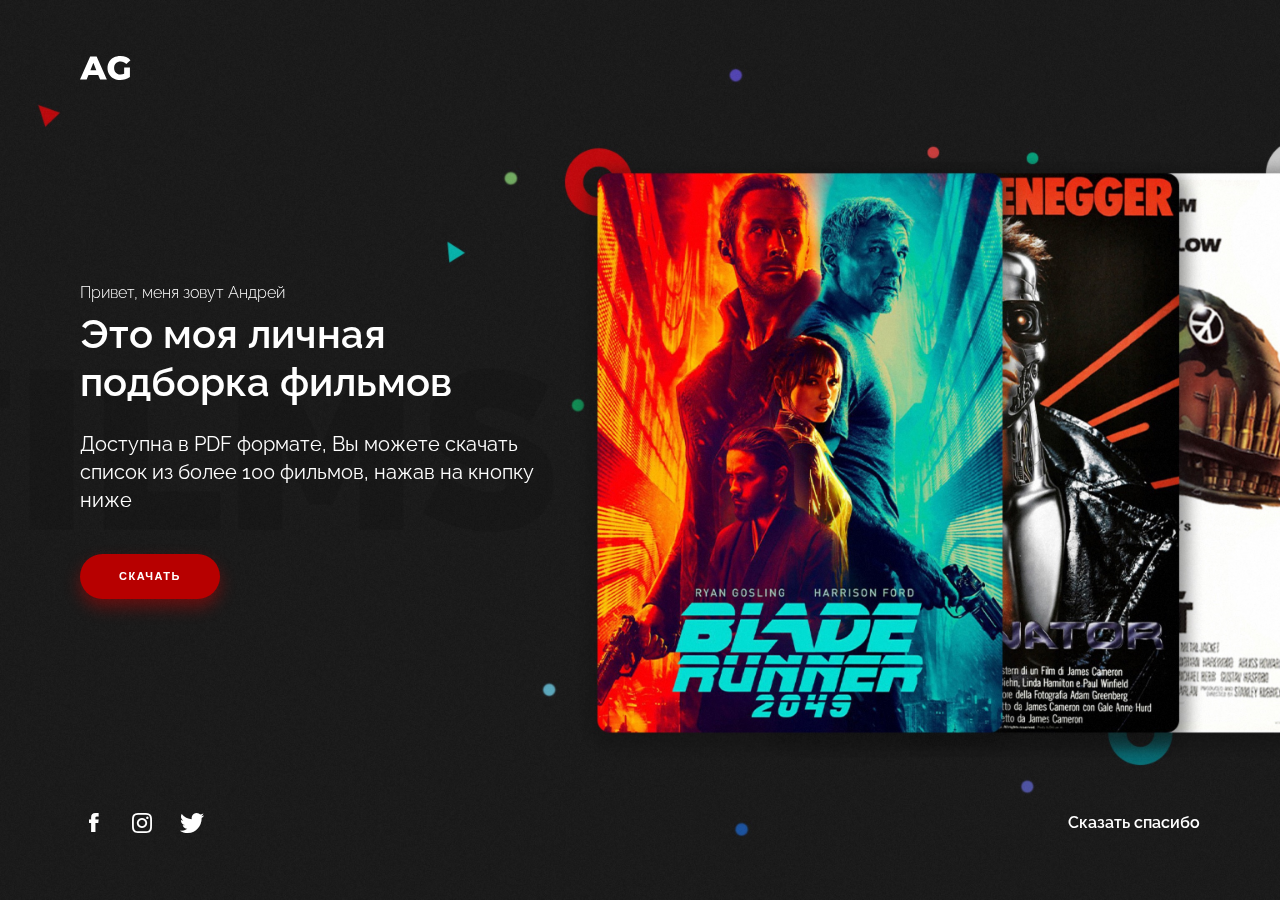
==== commit bfe86670: "jkhkhk" ====
--- a/index.html
+++ b/index.html
@@ -1,11 +1,9 @@
-<!doctype html><html lang="en"><head><meta charset="utf-8"><title>Cezari</title><base href="/"><meta name="viewport" content="width=device-width,initial-scale=1"><meta name="theme-color" content="#242424"><link rel="icon" type="image/png" sizes="32x32" href="favicon.png"><link href="https://fonts.googleapis.com/css?family=Montserrat" rel="stylesheet"><link href="styles.8dacb70a4583affa831d.bundle.css" rel="stylesheet"/></head><body><!--[if lt IE 9]>
-    <p class="browserupgrade">You are using an <strong>outdated</strong> browser. Please <a href="http://browsehappy.com/">upgrade your browser</a> to improve your experience.</p>
-  <![endif]--><app-root></app-root><script type="text/javascript">/* Open when someone clicks on the span element */
-  function openNav() {
-    document.getElementById("myNav").style.width = "100%";
-  }
+<!doctype html><html lang="en"><head><meta charset="utf-8"><title>Movie</title><base href="/"><meta name="theme-color" content="#292826"><meta name="viewport" content="width=device-width,initial-scale=1"><link rel="icon" type="image/png" sizes="128x128" href="favicon.png"><link href="https://fonts.googleapis.com/css?family=Raleway" rel="stylesheet"><link href="styles.f3ffe7db11bdecbc9f1a.bundle.css" rel="stylesheet"/></head><body><app-root></app-root><script type="text/javascript">/* Open when someone clicks on the span element */
+    function openNav() {
+      document.getElementById("myNav").style.width = "100%";
+    }
 
-  /* Close when someone clicks on the "x" symbol inside the overlay */
-  function closeNav() {
-    document.getElementById("myNav").style.width = "0%";
-  }</script><script type="text/javascript" src="inline.e39e0ec8aa1daf2f50bf.bundle.js"></script><script type="text/javascript" src="polyfills.e2885177bad984720e60.bundle.js"></script><script type="text/javascript" src="scripts.c9f5aeeca3ad37bf2aa0.bundle.js"></script><script type="text/javascript" src="main.edf368f7b5bf05c5258c.bundle.js"></script></body></html>+    /* Close when someone clicks on the "x" symbol inside the overlay */
+    function closeNav() {
+      document.getElementById("myNav").style.width = "0%";
+    }</script><script type="text/javascript" src="inline.01b0b57def5fdffeb0a7.bundle.js"></script><script type="text/javascript" src="polyfills.64434f84d37df9d6f6cb.bundle.js"></script><script type="text/javascript" src="main.5a9fe0156d146441d537.bundle.js"></script></body></html>--- a/styles.f3ffe7db11bdecbc9f1a.bundle.css
+++ b/styles.f3ffe7db11bdecbc9f1a.bundle.css
@@ -0,0 +1 @@
+*{box-sizing:border-box}a,abbr,acronym,address,article,aside,audio,b,big,blockquote,body,canvas,caption,center,cite,code,dd,del,details,dfn,div,dl,dt,em,embed,fieldset,figcaption,figure,footer,form,h1,h2,h3,h4,h5,h6,header,hgroup,html,i,iframe,img,ins,kbd,label,legend,li,mark,menu,nav,object,ol,output,p,pre,q,ruby,s,samp,section,small,span,strike,strong,sub,summary,sup,table,tbody,td,tfoot,th,thead,time,tr,tt,u,ul,var,video{margin:0;padding:0;border:0;font-size:100%;vertical-align:baseline}article,aside,details,figcaption,figure,footer,header,hgroup,menu,nav,section{display:block}body{font-size:100%;line-height:1.2}table{border-collapse:collapse;border-spacing:0}ol{list-style:decimal}ul{list-style:square}blockquote,q{quotes:none}blockquote:after,blockquote:before,q:after,q:before{content:"";content:none}@font-face{font-family:films;src:url(films.cdf6c8d2b564961b244a.eot);src:url(films.cdf6c8d2b564961b244a.eot#iefix) format("embedded-opentype"),url([data-uri]) format("woff2"),url([data-uri]) format("woff"),url([data-uri]) format("truetype"),url(films.3ee72314e162fa5f3d65.svg#films) format("svg");font-weight:400;font-style:normal}.icon{font-family:films;font-style:normal;transition:all .5s;color:#fff}.icon:hover{color:#d80000}.icon-s{font-size:14px}.icon-m{font-size:20px}[class*=" icon-"]:before,[class^=icon-]:before{font-family:films;font-style:normal;font-weight:400;speak:none;display:inline-block;text-decoration:inherit;width:1em;margin-right:.2em;text-align:center;font-variant:normal;text-transform:none;line-height:1em;margin-left:.2em;-webkit-font-smoothing:antialiased;-moz-osx-font-smoothing:grayscale}.icon-twitter-header:before{content:"\E800"}.icon-cross:before{content:"\E802"}.icon-instagram:before{content:"\E804"}.icon-facebook-white:before{content:"\E806"}